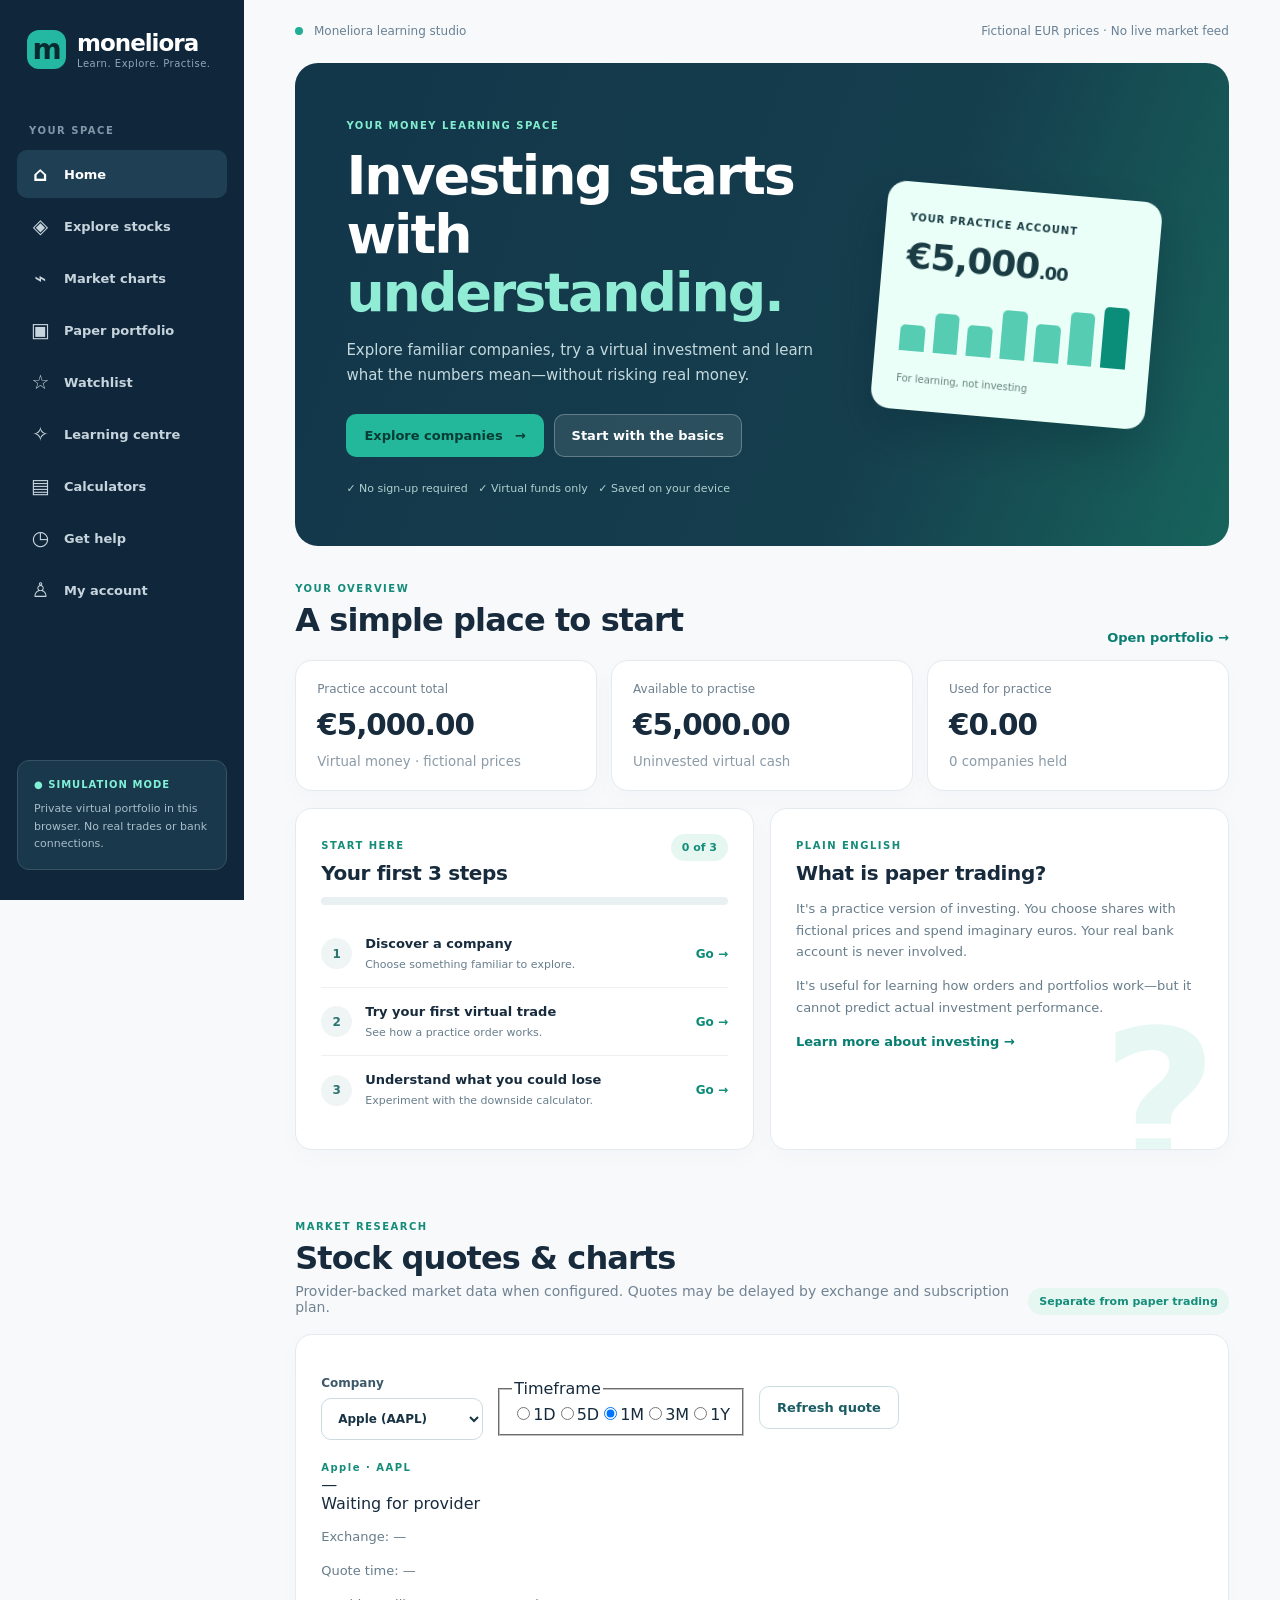
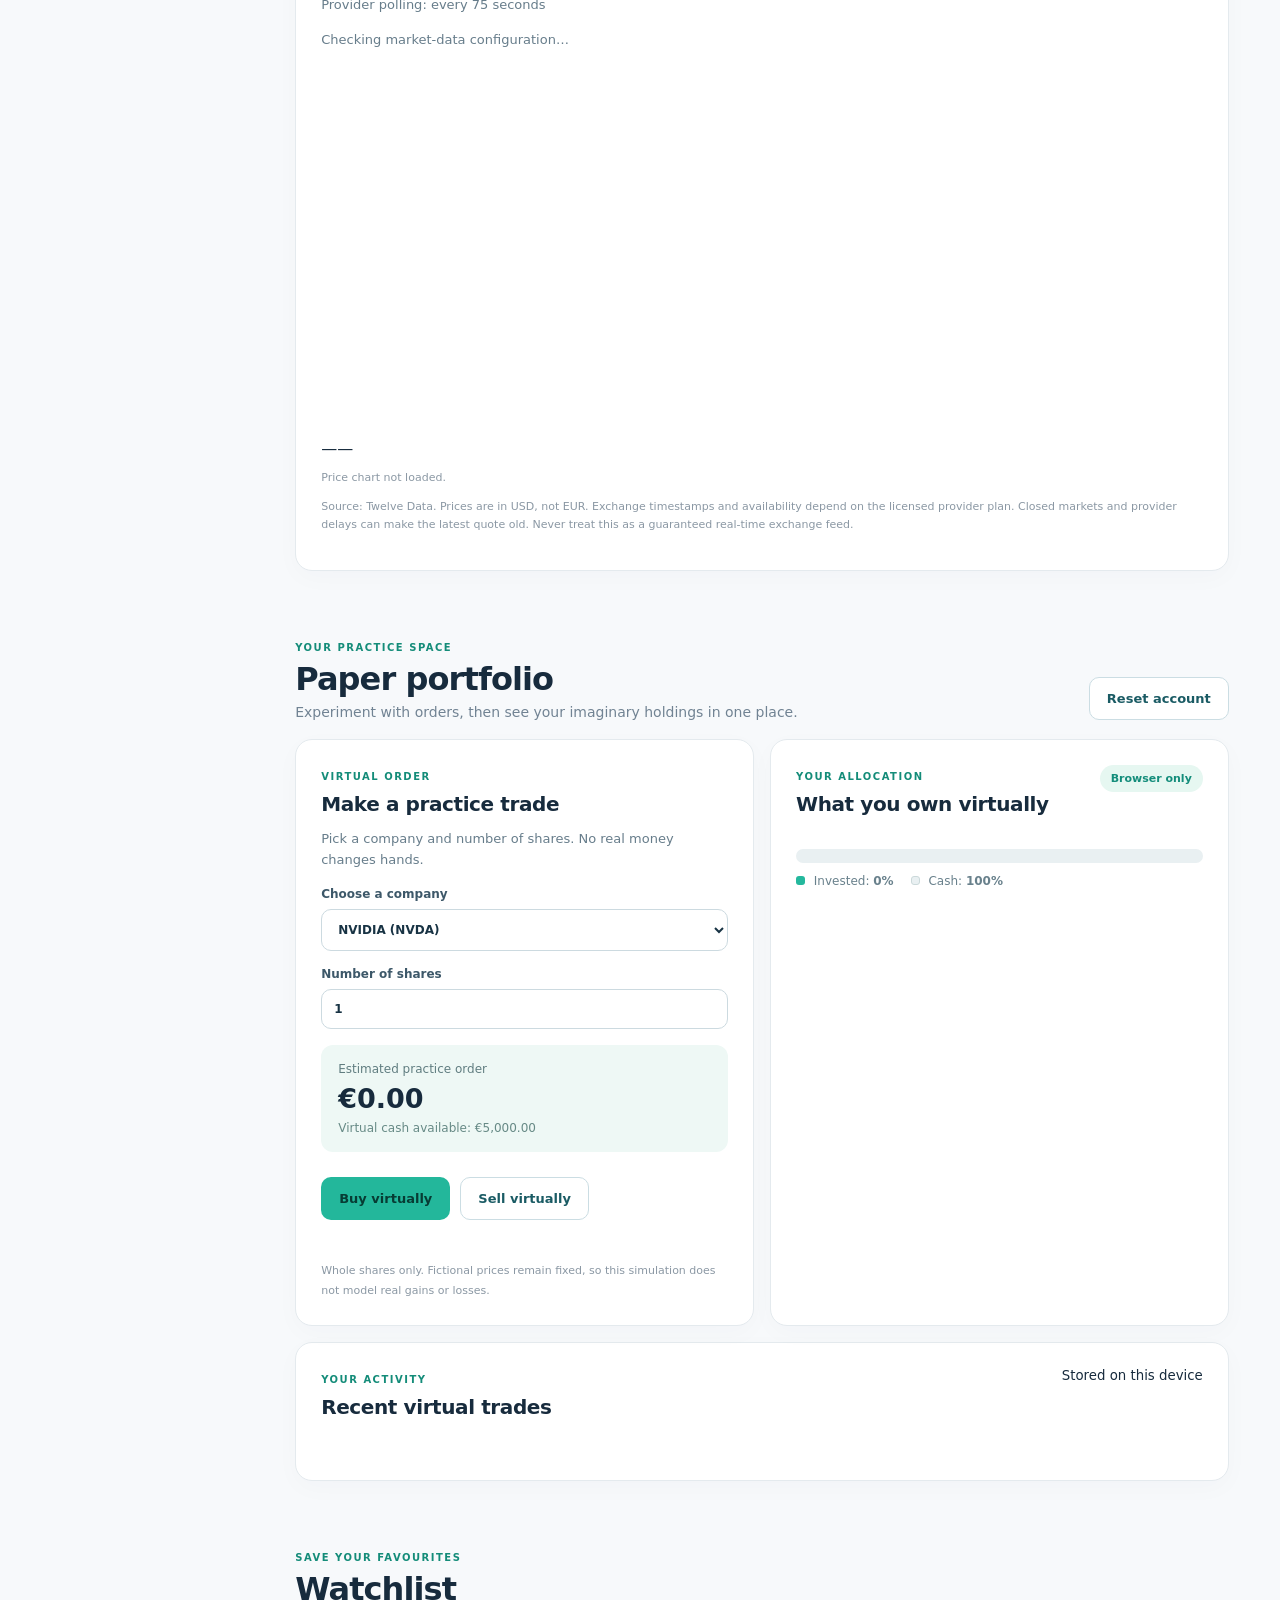
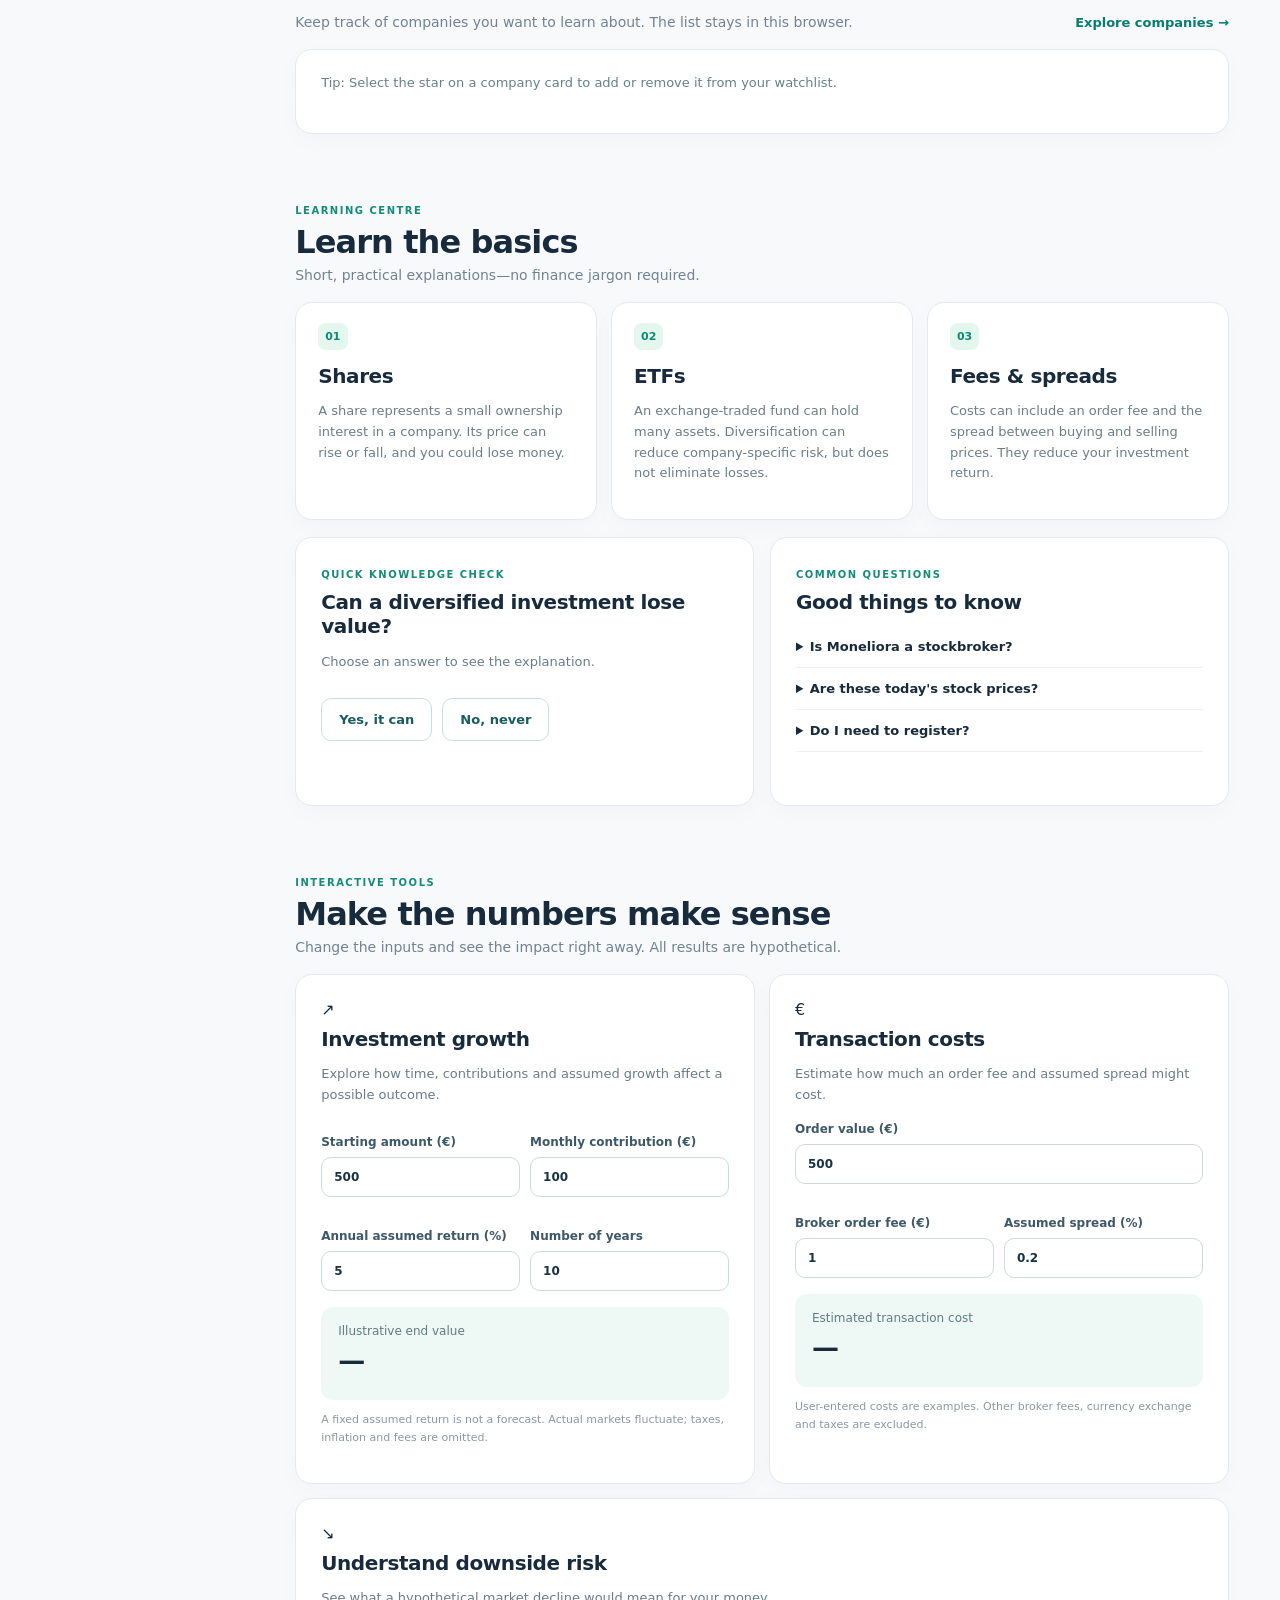
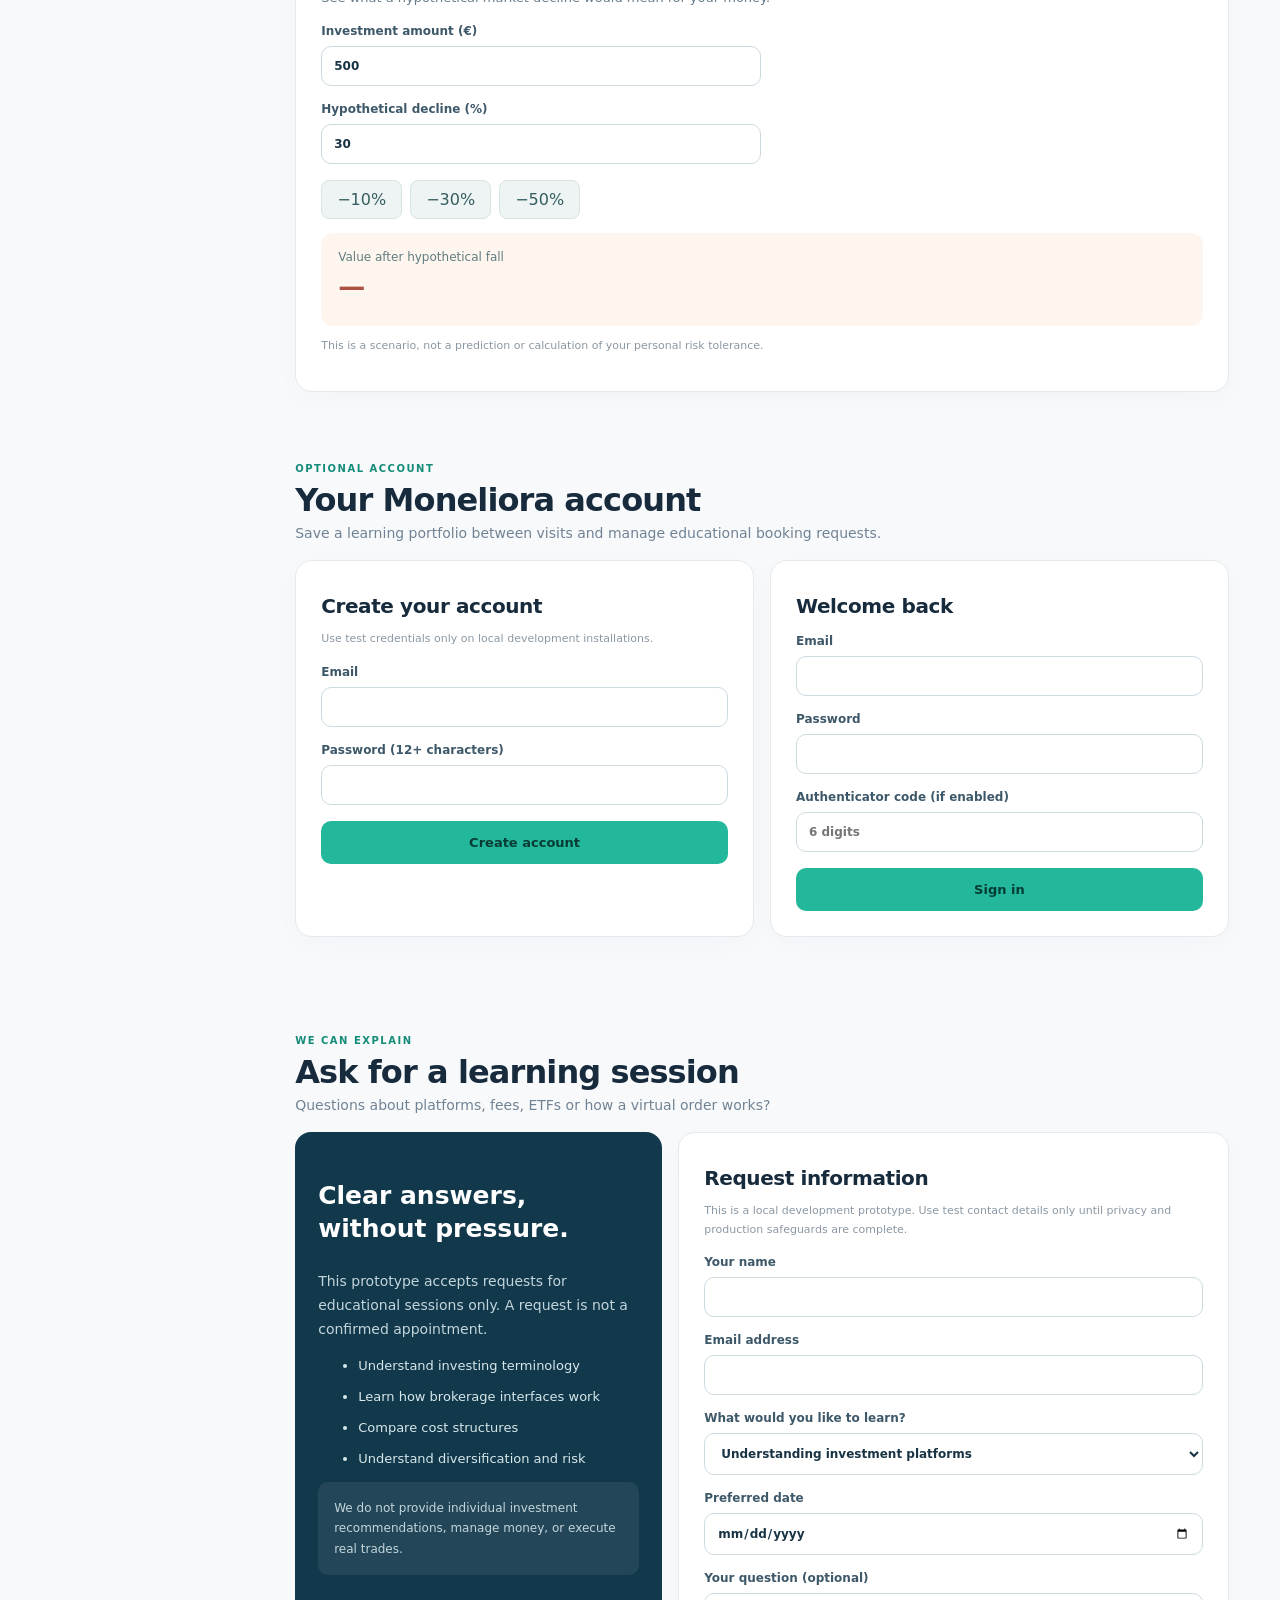
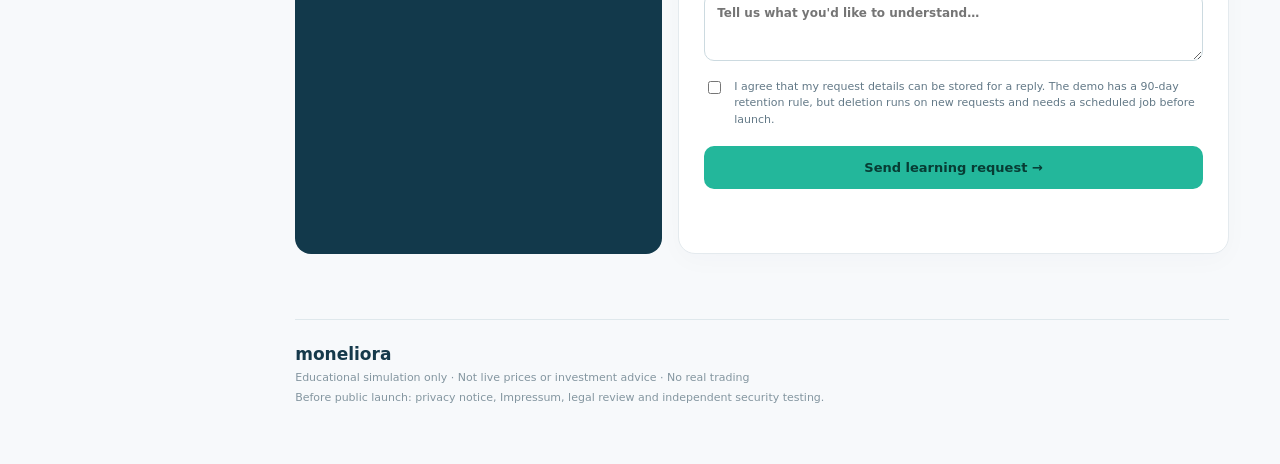
==== static/index.html @ 00319ba4 "feat(market): add responsive quote panel and accessible SVG chart" ====
<!doctype html>
<html lang="en">
<head>
  <meta charset="utf-8">
  <meta name="viewport" content="width=device-width,initial-scale=1">
  <meta name="theme-color" content="#10263a">
  <meta name="description" content="Moneliora: a friendly place to learn about markets, compare costs and practise investing with fictional prices and virtual funds.">
  <title>Moneliora — Learn investing with confidence</title>
  <link rel="stylesheet" href="/static/styles.css">
  <script src="/static/app.js" defer></script>
  <script src="/static/account.js" defer></script>
  <script src="/static/market.js" defer></script>
</head>
<body>
  <a class="skip-link" href="#main">Skip to main content</a>
  <div class="layout">
    <aside class="sidebar" aria-label="Main menu">
      <a class="brand" href="#home" aria-label="Moneliora home"><span class="logo">m</span><span>moneliora<small>Learn. Explore. Practise.</small></span></a>
      <p class="nav-caption">YOUR SPACE</p>
      <nav class="nav" aria-label="Primary">
        <a href="#home" data-nav="home" aria-current="page"><span aria-hidden="true">⌂</span> Home</a>
        <a href="#markets" data-nav="markets"><span aria-hidden="true">◈</span> Explore stocks</a>
        <a href="#live-market" data-nav="live-market"><span aria-hidden="true">⌁</span> Market charts</a>
        <a href="#portfolio" data-nav="portfolio"><span aria-hidden="true">▣</span> Paper portfolio</a>
        <a href="#watchlist" data-nav="watchlist"><span aria-hidden="true">☆</span> Watchlist</a>
        <a href="#learn" data-nav="learn"><span aria-hidden="true">✧</span> Learning centre</a>
        <a href="#tools" data-nav="tools"><span aria-hidden="true">▤</span> Calculators</a>
        <a href="#consult" data-nav="consult"><span aria-hidden="true">◷</span> Get help</a>
        <a href="#account" data-nav="account"><span aria-hidden="true">♙</span> My account</a>
      </nav>
      <div class="side-bottom">
        <div class="side-badge">● SIMULATION MODE</div>
        <p>Private virtual portfolio in this browser. No real trades or bank connections.</p>
      </div>
    </aside>

    <main id="main" class="content">
      <div class="topline"><span class="topline-left"><span class="status-dot"></span> Moneliora learning studio</span><span class="topline-right">Fictional EUR prices · No live market feed</span></div>

      <section id="home" aria-labelledby="homeTitle" class="page-section home-section">
        <div class="hero">
          <div class="hero-content">
            <span class="eyebrow hero-eyebrow">YOUR MONEY LEARNING SPACE</span>
            <h1 id="homeTitle">Investing starts with <em>understanding.</em></h1>
            <p>Explore familiar companies, try a virtual investment and learn what the numbers mean—without risking real money.</p>
            <div class="hero-actions"><a class="button button-primary" href="#markets">Explore companies <span aria-hidden="true">→</span></a><a class="button button-light" href="#learn">Start with the basics</a></div>
            <div class="hero-foot">✓ No sign-up required &nbsp; ✓ Virtual funds only &nbsp; ✓ Saved on your device</div>
          </div>
          <div class="hero-illustration" aria-hidden="true">
            <div class="mini-panel"><span>YOUR PRACTICE ACCOUNT</span><strong>€5,000<span class="mini-decimal">.00</span></strong><div class="mini-bars"><i></i><i></i><i></i><i></i><i></i><i></i><i></i></div><small>For learning, not investing</small></div>
          </div>
        </div>

        <div class="section-heading slim"><div><span class="eyebrow">YOUR OVERVIEW</span><h2>A simple place to start</h2></div><a href="#portfolio" class="text-link">Open portfolio →</a></div>
        <div class="stats">
          <article class="stat-card"><span class="stat-label">Practice account total</span><strong id="portfolioValue">€5,000.00</strong><small>Virtual money · fictional prices</small></article>
          <article class="stat-card"><span class="stat-label">Available to practise</span><strong id="cashValue">€5,000.00</strong><small>Uninvested virtual cash</small></article>
          <article class="stat-card"><span class="stat-label">Used for practice</span><strong id="investedValue">€0.00</strong><small id="holdingsCount">0 companies held</small></article>
        </div>
        <div class="split-panels">
          <article class="card progress-card">
            <div class="card-head"><div><span class="eyebrow">START HERE</span><h3>Your first 3 steps</h3></div><span class="counter" id="stepsCounter">0 of 3</span></div>
            <div class="progress-track" aria-hidden="true"><div id="stepsFill"></div></div>
            <ol class="steps">
              <li id="stepExplore"><span class="step-mark">1</span><div><b>Discover a company</b><p>Choose something familiar to explore.</p></div><a href="#markets" aria-label="Explore companies">Go →</a></li>
              <li id="stepTrade"><span class="step-mark">2</span><div><b>Try your first virtual trade</b><p>See how a practice order works.</p></div><a href="#portfolio" aria-label="Make a practice trade">Go →</a></li>
              <li id="stepRisk"><span class="step-mark">3</span><div><b>Understand what you could lose</b><p>Experiment with the downside calculator.</p></div><a href="#tools" aria-label="Open risk calculator">Go →</a></li>
            </ol>
          </article>
          <article class="card guide-card">
            <span class="eyebrow">PLAIN ENGLISH</span><h3>What is paper trading?</h3>
            <p>It's a practice version of investing. You choose shares with fictional prices and spend imaginary euros. Your real bank account is never involved.</p>
            <p>It's useful for learning how orders and portfolios work—but it cannot predict actual investment performance.</p>
            <a href="#learn" class="text-link">Learn more about investing →</a>
            <div class="guide-mark" aria-hidden="true">?</div>
          </article>
        </div>
      </section>

      <section id="markets" aria-labelledby="marketsTitle" class="page-section">
        <div class="section-heading"><div><span class="eyebrow">DISCOVER</span><h2 id="marketsTitle">Explore companies</h2><p>Search companies you recognise. Select one to practise a virtual trade.</p></div><span class="subtle-tag">Example prices only</span></div>
        <div class="filterbar">
          <label class="searchbox" for="stockSearch"><span aria-hidden="true">⌕</span><span class="sr-only">Search company name or symbol</span><input id="stockSearch" type="search" placeholder="Search a company, e.g. Apple or Xiaomi" autocomplete="off"></label>
          <label class="selectbox">Industry <select id="sectorFilter"><option value="all">All industries</option><option value="Technology">Technology</option><option value="Automotive">Automotive</option><option value="Aerospace">Aerospace</option></select></label>
          <label class="check-filter"><input id="watchOnly" type="checkbox"> Watchlisted only</label>
        </div>
        <p class="results-count" id="resultsCount" role="status">Companies available</p>
        <div class="market-grid" id="markets"></div>
        <div class="empty-state" id="marketEmpty" hidden><strong>No companies match that search.</strong><p>Try another company name or clear your filters.</p><button class="button button-outline" id="clearFilters">Clear filters</button></div>
        <p class="hint">All listed prices are intentionally fictional and fixed. They are not exchange quotes, investment recommendations, or historical performance.</p>
      </section>

      <section id="live-market" aria-labelledby="liveTitle" class="page-section">
        <div class="section-heading"><div><span class="eyebrow">MARKET RESEARCH</span><h2 id="liveTitle">Stock quotes & charts</h2>
          <p>Provider-backed market data when configured. Quotes may be delayed by exchange and subscription plan.</p></div>
          <span class="subtle-tag">Separate from paper trading</span></div>
        <div class="card live-market-panel">
          <div class="filterbar">
            <label class="field">Company<select id="liveSymbol"><option value="AAPL">Apple (AAPL)</option><option value="MSFT">Microsoft (MSFT)</option><option value="NVDA">NVIDIA (NVDA)</option><option value="TSLA">Tesla (TSLA)</option></select></label>
            <fieldset class="period-group" aria-label="Chart timeframe"><legend>Timeframe</legend>
              <label><input type="radio" name="liveRange" value="1D">1D</label><label><input type="radio" name="liveRange" value="5D">5D</label><label><input type="radio" name="liveRange" value="1M" checked>1M</label><label><input type="radio" name="liveRange" value="3M">3M</label><label><input type="radio" name="liveRange" value="1Y">1Y</label>
            </fieldset>
            <button id="refreshQuote" type="button" class="button button-outline">Refresh quote</button>
          </div>
          <div class="quote-summary"><div><span class="eyebrow" id="liveName">Apple · AAPL</span><div class="quote-value" id="livePrice">—</div><div id="liveChange" class="quote-change">Waiting for provider</div></div>
            <div class="quote-meta"><p id="liveExchange">Exchange: —</p><p id="liveTimestamp">Quote time: —</p><p id="liveRefreshInfo">Provider polling: every 75 seconds</p></div></div>
          <p id="liveStatus" class="live-status" role="status" aria-live="polite">Checking market-data configuration…</p>
          <div id="liveChartWrap" class="chart-shell">
            <svg id="liveChart" viewBox="0 0 760 320" role="img" aria-labelledby="chartTitle chartDesc" preserveAspectRatio="xMidYMid meet">
              <title id="chartTitle">Stock closing prices</title><desc id="chartDesc">Select a stock and timeframe to load historical closing prices.</desc>
              <g id="chartGrid"></g><path id="chartArea" fill="#d8f3ec"></path><path id="chartLine" fill="none" stroke="#0c9277" stroke-width="3" stroke-linejoin="round" stroke-linecap="round"></path>
              <g id="chartLabels"></g>
            </svg><div class="chart-footer"><span id="chartStart">—</span><span id="chartEnd">—</span></div>
          </div>
          <p id="chartStatus" class="hint" role="status">Price chart not loaded.</p>
          <p class="hint">Source: Twelve Data. Prices are in USD, not EUR. Exchange timestamps and availability depend on the licensed provider plan. Closed markets and provider delays can make the latest quote old. Never treat this as a guaranteed real-time exchange feed.</p>
        </div>
      </section>
      <section id="portfolio" aria-labelledby="portfolioTitle" class="page-section">
        <div class="section-heading"><div><span class="eyebrow">YOUR PRACTICE SPACE</span><h2 id="portfolioTitle">Paper portfolio</h2><p>Experiment with orders, then see your imaginary holdings in one place.</p></div><button class="button button-outline" id="resetPortfolio">Reset account</button></div>
        <div class="two-col portfolio-grid">
          <article class="card">
            <span class="eyebrow">VIRTUAL ORDER</span><h3>Make a practice trade</h3>
            <p class="form-intro">Pick a company and number of shares. No real money changes hands.</p>
            <label class="field">Choose a company<select id="tradeSymbol"></select></label>
            <label class="field">Number of shares<input id="tradeQty" type="number" min="1" max="100000" step="1" inputmode="numeric" value="1"></label>
            <div class="order-preview" aria-live="polite"><span>Estimated practice order</span><strong id="tradeEstimate">€0.00</strong><small id="tradeAvailable">Virtual cash available: €5,000.00</small></div>
            <div class="button-row"><button id="buy" class="button button-primary">Buy virtually</button><button id="sell" class="button button-outline">Sell virtually</button></div>
            <p id="tradeNotice" class="form-feedback" role="status"></p>
            <small class="hint">Whole shares only. Fictional prices remain fixed, so this simulation does not model real gains or losses.</small>
          </article>
          <article class="card">
            <div class="card-head"><div><span class="eyebrow">YOUR ALLOCATION</span><h3>What you own virtually</h3></div><span class="subtle-tag">Browser only</span></div>
            <div class="allocation-track" id="allocationTrack" role="img" aria-label="Portfolio allocation"><span id="allocationFilled"></span></div>
            <div class="allocation-key"><span><i class="key-invested"></i> Invested: <b id="allocationInvested">0%</b></span><span><i class="key-cash"></i> Cash: <b id="allocationCash">100%</b></span></div>
            <div id="holdings" class="holdings"></div>
          </article>
        </div>
        <article class="card history-card"><div class="card-head"><div><span class="eyebrow">YOUR ACTIVITY</span><h3>Recent virtual trades</h3></div><small>Stored on this device</small></div><div id="tradeHistory" class="activity-list"></div></article>
      </section>

      <section id="watchlist" aria-labelledby="watchlistTitle" class="page-section">
        <div class="section-heading"><div><span class="eyebrow">SAVE YOUR FAVOURITES</span><h2 id="watchlistTitle">Watchlist</h2><p>Keep track of companies you want to learn about. The list stays in this browser.</p></div><a href="#markets" class="text-link">Explore companies →</a></div>
        <div class="card"><div class="watch-intro">Tip: Select the star on a company card to add or remove it from your watchlist.</div><div id="watchItems" class="watch-grid"></div></div>
      </section>

      <section id="learn" aria-labelledby="learnTitle" class="page-section">
        <div class="section-heading"><div><span class="eyebrow">LEARNING CENTRE</span><h2 id="learnTitle">Learn the basics</h2><p>Short, practical explanations—no finance jargon required.</p></div></div>
        <div class="learning-grid">
          <article class="lesson"><span class="lesson-number">01</span><h3>Shares</h3><p>A share represents a small ownership interest in a company. Its price can rise or fall, and you could lose money.</p></article>
          <article class="lesson"><span class="lesson-number">02</span><h3>ETFs</h3><p>An exchange-traded fund can hold many assets. Diversification can reduce company-specific risk, but does not eliminate losses.</p></article>
          <article class="lesson"><span class="lesson-number">03</span><h3>Fees & spreads</h3><p>Costs can include an order fee and the spread between buying and selling prices. They reduce your investment return.</p></article>
        </div>
        <div class="two-col">
          <article class="card"><span class="eyebrow">QUICK KNOWLEDGE CHECK</span><h3>Can a diversified investment lose value?</h3><p>Choose an answer to see the explanation.</p>
            <div class="button-row"><button id="quizYes" class="button button-outline" type="button">Yes, it can</button><button id="quizNo" class="button button-outline" type="button">No, never</button></div>
            <p id="quizFeedback" role="status" class="form-feedback"></p>
          </article>
          <article class="card"><span class="eyebrow">COMMON QUESTIONS</span><h3>Good things to know</h3>
            <details><summary>Is Moneliora a stockbroker?</summary><p>No. This learning app cannot place orders or hold real investments.</p></details>
            <details><summary>Are these today's stock prices?</summary><p>No. The displayed figures are fixed fictional examples for educational calculations.</p></details>
            <details><summary>Do I need to register?</summary><p>No. Your practice holdings and watchlist are kept in your browser, not a user account. Clearing site data may erase them.</p></details>
          </article>
        </div>
      </section>

      <section id="tools" aria-labelledby="toolsTitle" class="page-section">
        <div class="section-heading"><div><span class="eyebrow">INTERACTIVE TOOLS</span><h2 id="toolsTitle">Make the numbers make sense</h2><p>Change the inputs and see the impact right away. All results are hypothetical.</p></div></div>
        <div class="tools-grid">
          <article class="card"><span class="tool-icon" aria-hidden="true">↗</span><h3>Investment growth</h3><p class="form-intro">Explore how time, contributions and assumed growth affect a possible outcome.</p>
            <div class="field-pair"><label class="field">Starting amount (€)<input id="initial" type="number" min="0" max="10000000" value="500"></label><label class="field">Monthly contribution (€)<input id="monthly" type="number" min="0" max="100000" value="100"></label></div>
            <div class="field-pair"><label class="field">Annual assumed return (%)<input id="returnRate" type="number" min="-99" max="50" step="0.5" value="5"></label><label class="field">Number of years<input id="years" type="number" min="1" max="60" step="1" value="10"></label></div>
            <div class="calculation"><span>Illustrative end value</span><strong id="growthResult">—</strong><small id="growthDetail"></small></div>
            <p class="hint">A fixed assumed return is not a forecast. Actual markets fluctuate; taxes, inflation and fees are omitted.</p>
          </article>
          <article class="card"><span class="tool-icon" aria-hidden="true">€</span><h3>Transaction costs</h3><p class="form-intro">Estimate how much an order fee and assumed spread might cost.</p>
            <label class="field">Order value (€)<input id="orderValue" type="number" min="1" max="100000000" value="500"></label>
            <div class="field-pair"><label class="field">Broker order fee (€)<input id="orderFee" type="number" min="0" max="1000000" step="0.01" value="1"></label><label class="field">Assumed spread (%)<input id="spread" type="number" min="0" max="100" step="0.01" value="0.2"></label></div>
            <div class="calculation"><span>Estimated transaction cost</span><strong id="feeResult">—</strong><small id="feeDetail"></small></div>
            <p class="hint">User-entered costs are examples. Other broker fees, currency exchange and taxes are excluded.</p>
          </article>
          <article class="card risk-card"><span class="tool-icon" aria-hidden="true">↘</span><h3>Understand downside risk</h3><p class="form-intro">See what a hypothetical market decline would mean for your money.</p>
            <label class="field">Investment amount (€)<input id="riskAmount" type="number" min="0" max="10000000" value="500"></label>
            <label class="field">Hypothetical decline (%)<input id="riskDrop" type="number" min="0" max="100" value="30"></label>
            <div class="risk-preset" aria-label="Example declines"><button class="preset" data-drop="10">−10%</button><button class="preset" data-drop="30">−30%</button><button class="preset" data-drop="50">−50%</button></div>
            <div class="calculation danger"><span>Value after hypothetical fall</span><strong id="riskValue">—</strong><small id="riskLoss"></small></div>
            <p class="hint">This is a scenario, not a prediction or calculation of your personal risk tolerance.</p>
          </article>
        </div>
      </section>

      <section id="account" aria-labelledby="accountTitle" class="page-section">
        <div class="section-heading"><div><span class="eyebrow">OPTIONAL ACCOUNT</span><h2 id="accountTitle">Your Moneliora account</h2><p>Save a learning portfolio between visits and manage educational booking requests.</p></div></div>
        <div id="accountLoggedOut" class="two-col">
          <form id="registerForm" class="card"><h3>Create your account</h3><p class="hint">Use test credentials only on local development installations.</p>
            <label class="field">Email<input name="email" type="email" autocomplete="email" maxlength="254" required></label>
            <label class="field">Password (12+ characters)<input name="password" type="password" autocomplete="new-password" minlength="12" maxlength="128" required></label>
            <button type="submit" class="button button-primary full">Create account</button></form>
          <form id="loginForm" class="card"><h3>Welcome back</h3>
            <label class="field">Email<input name="email" type="email" autocomplete="username" required></label>
            <label class="field">Password<input name="password" type="password" autocomplete="current-password" required></label>
            <label class="field">Authenticator code (if enabled)<input name="otp" inputmode="numeric" pattern="[0-9]{6}" maxlength="6" placeholder="6 digits"></label>
            <button type="submit" class="button button-primary full">Sign in</button></form>
        </div>
        <div id="accountLoggedIn" class="card" hidden>
          <div class="card-head"><div><h3>Signed in as <span id="accountEmail"></span></h3><p id="accountPlan" class="hint"></p></div><button id="logoutButton" class="button button-outline">Sign out</button></div>
          <div class="button-row"><button id="saveState" class="button button-primary">Save practice portfolio</button><button id="loadState" class="button button-outline">Load saved portfolio</button></div>
          <p class="hint">Cloud saves are snapshots of fictional practice data. Portfolio updates are not automatically synchronized.</p>
          <div class="two-col">
            <div><h3>Two-factor authentication</h3><div id="mfaSetup" class="button-row"><button id="enableMFA" class="button button-outline">Set up authenticator</button></div>
              <p id="mfaSecret" class="hint"></p><label class="field">Authenticator code<input id="mfaCode" inputmode="numeric" maxlength="6" placeholder="6 digits"></label><button id="confirmMFA" class="button button-outline">Confirm setup</button>
              <p class="hint">Keep your authenticator secret private. Account recovery is not implemented; do not rely on this demo for important data.</p>
            </div>
            <div><h3>Educational bookings</h3>
              <form id="bookingForm"><label class="field">Topic<select name="topic"><option>Understanding investment platforms</option><option>Understanding ETFs and stocks</option><option>Broker fees and charges</option><option>Paper trading introduction</option></select></label>
                <label class="field">Date<input id="bookingDate" name="preferred_date" type="date" required></label><label class="field">Preferred time (Berlin)<input name="preferred_time" type="time" min="08:00" max="20:59" required></label>
                <label class="field">Question<input name="question" maxlength="500"></label><button class="button button-primary" type="submit">Request a session</button></form><div id="myBookings"></div>
            </div>
          </div>
          <div class="button-row"><button id="premiumCheckout" class="button button-outline">See subscription checkout</button><span id="billingState" class="hint"></span></div>
          <div id="adminPanel" hidden><h3>Booking administration</h3><div id="adminBookings"></div></div>
        </div>
        <p id="accountFeedback" role="status" class="form-feedback"></p>
      </section>
      <section id="consult" aria-labelledby="consultTitle" class="page-section">
        <div class="section-heading"><div><span class="eyebrow">WE CAN EXPLAIN</span><h2 id="consultTitle">Ask for a learning session</h2><p>Questions about platforms, fees, ETFs or how a virtual order works?</p></div></div>
        <div class="two-col consult-grid">
          <div class="consult-info"><h3>Clear answers, without pressure.</h3><p>This prototype accepts requests for educational sessions only. A request is not a confirmed appointment.</p>
            <ul><li>Understand investing terminology</li><li>Learn how brokerage interfaces work</li><li>Compare cost structures</li><li>Understand diversification and risk</li></ul>
            <p class="consult-warning">We do not provide individual investment recommendations, manage money, or execute real trades.</p>
          </div>
          <form class="card" id="consultForm">
            <h3>Request information</h3>
            <p class="hint">This is a local development prototype. Use test contact details only until privacy and production safeguards are complete.</p>
            <label class="field">Your name<input name="name" required minlength="2" maxlength="80" autocomplete="name"></label>
            <label class="field">Email address<input name="email" type="email" maxlength="254" required autocomplete="email"></label>
            <label class="field">What would you like to learn?<select name="topic" required><option value="Understanding investment platforms">Understanding investment platforms</option><option value="Understanding ETFs and stocks">Understanding ETFs and stocks</option><option value="Broker fees and charges">Broker fees and charges</option><option value="Paper trading introduction">Paper trading introduction</option></select></label>
            <label class="field">Preferred date<input name="preferred_date" id="preferredDate" type="date" required></label>
            <label class="field">Your question (optional)<textarea name="message" maxlength="1200" rows="3" placeholder="Tell us what you'd like to understand…"></textarea></label>
            <label class="consent"><input name="privacy_accepted" type="checkbox" required><span>I agree that my request details can be stored for a reply. The demo has a 90-day retention rule, but deletion runs on new requests and needs a scheduled job before launch.</span></label>
            <button class="button button-primary full" type="submit" id="consultSubmit">Send learning request →</button><p class="form-feedback" id="consultStatus" role="status"></p>
          </form>
        </div>
      </section>
      <footer><strong>moneliora</strong><span>Educational simulation only · Not live prices or investment advice · No real trading</span><span>Before public launch: privacy notice, Impressum, legal review and independent security testing.</span></footer>
    </main>
  </div>
  <div class="toast" id="toast" role="status" aria-live="polite" hidden></div>
  <dialog id="resetDialog" aria-labelledby="resetTitle">
    <form method="dialog" class="dialog-body">
      <div class="dialog-icon" aria-hidden="true">!</div><h2 id="resetTitle">Reset your practice account?</h2>
      <p>This clears your virtual holdings and trade history, then restores €5,000 in virtual cash. Your watchlist will stay.</p>
      <div class="button-row"><button class="button button-outline" value="cancel">Keep my portfolio</button><button class="button button-danger" id="confirmReset" value="confirm">Yes, reset it</button></div>
    </form>
  </dialog>
</body>
</html>
---- static/styles.css ----
:root{font-family:Inter,ui-sans-serif,system-ui,-apple-system,Segoe UI,sans-serif;color:#172b3d;background:#f7f9fb;font-synthesis:none}*{box-sizing:border-box}html{scroll-behavior:smooth}body{margin:0}button,input,select,textarea{font:inherit}button,a{touch-action:manipulation}button{cursor:pointer}a{color:inherit}.sr-only{position:absolute;width:1px;height:1px;overflow:hidden;clip:rect(0,0,0,0);white-space:nowrap}.skip-link{position:absolute;left:10px;top:-60px;background:white;padding:12px;z-index:100}.skip-link:focus{top:10px}.layout{display:grid;grid-template-columns:244px minmax(0,1fr);min-height:100vh}.sidebar{position:sticky;top:0;height:100vh;background:#10263a;padding:30px 17px;display:flex;flex-direction:column;color:#c6d4dd}.brand{text-decoration:none;display:flex;gap:11px;align-items:center;color:white;font-size:23px;font-weight:800;letter-spacing:-1px;padding:0 10px}.brand small{display:block;color:#8fa8b8;font-size:10px;font-weight:500;letter-spacing:.5px;margin-top:2px}.logo{background:#24b7a2;color:#082b32;width:39px;height:39px;display:grid;place-items:center;border-radius:12px;font-size:28px}.nav-caption{margin:56px 12px 14px;color:#8297a8;letter-spacing:1.5px;font-size:10px;font-weight:750}.nav{display:grid;gap:4px}.nav a{padding:12px;border-radius:10px;text-decoration:none;font-size:13px;font-weight:600;display:flex;align-items:center;gap:12px}.nav a span{font-size:20px;width:23px;text-align:center}.nav a:hover,.nav a:focus-visible,.nav a[aria-current=page]{background:#1f4054;color:white}.side-bottom{margin-top:auto;border:1px solid #375263;background:#19384b;padding:16px;border-radius:12px;font-size:11px;line-height:1.6}.side-bottom p{color:#a8bdcb;margin:7px 0 0}.side-badge{color:#80f0d7;font-weight:800;letter-spacing:1px;font-size:10px}.content{padding:24px clamp(20px,4vw,74px);max-width:1600px;min-width:0}.topline{display:flex;justify-content:space-between;gap:12px;font-size:12px;color:#698194;margin-bottom:25px}.status-dot{display:inline-block;width:8px;height:8px;background:#20ae94;border-radius:50%;margin-right:7px}.page-section{margin:0 0 65px;scroll-margin-top:25px}.eyebrow{color:#148c79;letter-spacing:1.5px;font-size:10px;font-weight:800}.hero{background:linear-gradient(110deg,#12364a,#153e4d 63%,#17645c);color:white;border-radius:23px;padding:clamp(26px,4vw,52px);display:grid;grid-template-columns:minmax(0,1.5fr) minmax(170px,1fr);gap:26px;overflow:hidden}.hero-eyebrow{color:#82edce}.hero h1{font-size:clamp(34px,4.2vw,60px);line-height:1.09;letter-spacing:-2px;max-width:650px;margin:14px 0}.hero h1 em{font-style:normal;color:#90ecd5}.hero p{color:#c4d9de;max-width:550px;font-size:15px;line-height:1.7}.hero-actions,.button-row{display:flex;flex-wrap:wrap;gap:10px;margin-top:25px}.button{border-radius:10px;border:1px solid transparent;padding:12px 17px;min-height:43px;text-decoration:none;display:inline-flex;align-items:center;justify-content:center;gap:12px;font-size:13px;font-weight:750}.button-primary{background:#23b79b;color:#073c34}.button-primary:hover{background:#40ddbb}.button-light{background:#ffffff19;border-color:#ffffff45;color:white}.button-outline{background:white;color:#1a5b64;border-color:#cbdde3}.button-outline:hover{background:#edf7f5}.button-danger{background:#bc4040;color:white}.full{width:100%}.hero-foot{color:#b0d0ce;font-size:11px;margin-top:25px}.hero-illustration{display:grid;place-items:center}.mini-panel{width:min(100%,275px);background:#e9fff7;color:#1b3c45;border-radius:19px;padding:24px;transform:rotate(5deg);box-shadow:0 20px 50px #001b2a45}.mini-panel>span{font-size:10px;font-weight:800;letter-spacing:1px}.mini-panel strong{display:block;font-size:36px;letter-spacing:-1px;margin:10px 0}.mini-decimal{font-size:18px}.mini-bars{height:65px;display:flex;align-items:end;gap:9px;margin-bottom:16px}.mini-bars i{flex:1;background:#56ccb2;border-radius:5px 5px 0 0;height:40%}.mini-bars i:nth-child(2){height:62%}.mini-bars i:nth-child(3){height:48%}.mini-bars i:nth-child(4){height:75%}.mini-bars i:nth-child(5){height:58%}.mini-bars i:nth-child(6){height:82%}.mini-bars i:nth-child(7){height:94%;background:#0b8e79}.mini-panel small{font-size:10px;color:#67817d}.section-heading{display:flex;align-items:end;justify-content:space-between;gap:16px;margin-bottom:19px}.section-heading h2{margin:5px 0 6px;font-size:clamp(24px,2.5vw,32px);letter-spacing:-.9px}.section-heading p{color:#718393;font-size:14px;margin:0}.section-heading.slim{margin:31px 0 15px}.text-link{color:#087d71;font-size:13px;font-weight:750;text-decoration:none}.stats{display:grid;grid-template-columns:repeat(3,minmax(0,1fr));gap:14px}.stat-card,.card,.market-card,.lesson{border:1px solid #e4eaee;background:white;border-radius:17px;box-shadow:0 7px 26px #0d304306}.stat-card{padding:21px;display:grid;gap:12px}.stat-label{font-size:12px;color:#6f8190}.stat-card strong{font-size:clamp(22px,2.3vw,31px);letter-spacing:-1px}.stat-card small{color:#8b9ba7}.split-panels,.two-col{display:grid;grid-template-columns:1fr 1fr;gap:16px}.split-panels{margin-top:17px}.card{padding:25px;min-width:0}.card-head{display:flex;justify-content:space-between;gap:12px;align-items:start}.card h3,.lesson h3{font-size:20px;margin:8px 0 12px;letter-spacing:-.4px}.card p{line-height:1.65;font-size:13px;color:#677d8b}.counter,.subtle-tag{color:#148d7b;background:#e6f7f1;border-radius:30px;padding:7px 11px;font-size:11px;font-weight:800;white-space:nowrap}.progress-track,.allocation-track{height:8px;background:#e9f0f2;border-radius:20px;overflow:hidden}.progress-track>div,.allocation-track>span{display:block;height:100%;background:#24b89d;width:0%;transition:width .2s}.steps{list-style:none;padding:0;margin:15px 0 0}.steps li{display:flex;gap:13px;align-items:center;padding:13px 0;border-bottom:1px solid #edf1f2}.steps li:last-child{border:0}.steps p{margin:4px 0 0;font-size:11px}.steps b{font-size:13px}.steps a{margin-left:auto;text-decoration:none;font-size:12px;font-weight:800;color:#0b8c77}.step-mark{display:grid;place-items:center;background:#eff5f4;color:#2c746e;width:31px;height:31px;flex:0 0 31px;border-radius:50%;font-size:12px;font-weight:800}.step-complete .step-mark{background:#20a889;color:white}.guide-card{position:relative;overflow:hidden}.guide-mark{position:absolute;bottom:-55px;right:10px;font-size:200px;line-height:1;color:#e7f7f3;pointer-events:none;font-weight:800}.guide-card>*:not(.guide-mark){position:relative;z-index:1}.filterbar{display:flex;gap:13px;flex-wrap:wrap;align-items:center}.searchbox{border:1px solid #d4e0e6;background:#fff;border-radius:11px;display:flex;align-items:center;gap:9px;padding:0 12px;flex:1;min-width:220px}.searchbox input{border:none;min-width:0;outline:0;width:100%;padding:14px 2px;background:transparent}.searchbox span{font-size:25px;color:#669192}.selectbox,.check-filter{font-size:12px;color:#486072;display:flex;align-items:center;gap:10px}.selectbox select{padding:12px;border:1px solid #d4e0e6;border-radius:10px;background:white}.check-filter input{accent-color:#148c77}.results-count{font-size:12px;color:#708390}.market-grid{display:grid;grid-template-columns:repeat(3,minmax(0,1fr));gap:14px}.market-card{padding:20px;display:grid;gap:9px}.market-top{display:flex;justify-content:space-between;gap:8px;align-items:center}.symbol{font-size:11px;letter-spacing:1px;color:#708696;font-weight:800}.star{border:1px solid #e0e8e9;background:white;color:#7b929a;border-radius:9px;width:36px;height:36px;font-size:23px}.star[aria-pressed=true]{color:#c17b00;background:#fff4db}.market-card h3{margin:0;font-size:18px}.market-price{font-size:23px;font-weight:800}.fake-label{font-size:11px;color:#7f8f9d}.market-bottom{display:flex;justify-content:space-between;align-items:center;gap:8px;border-top:1px solid #eef2f3;padding-top:13px;margin-top:7px}.sector{font-size:11px;color:#667e89}.market-bottom .button{padding:8px 11px;min-height:36px}.empty-state{text-align:center;padding:28px;border:1px dashed #c5d5d9;border-radius:15px}.hint{font-size:11px!important;color:#8b98a4!important;line-height:1.6}.field{display:grid;gap:8px;font-size:12px;font-weight:700;color:#3d5869;margin:16px 0}.field input,.field select,.field textarea{border:1px solid #ccdae0;background:#fff;border-radius:10px;padding:12px;color:#183344;width:100%;min-width:0}.field input:focus-visible,.field select:focus-visible,.field textarea:focus-visible,button:focus-visible,a:focus-visible,summary:focus-visible{outline:3px solid #82d8c3;outline-offset:3px}.form-intro{margin-top:0}.order-preview,.calculation{background:#eef8f5;border-radius:12px;padding:17px;display:grid;gap:7px}.order-preview span,.calculation span{font-size:12px;color:#607d80}.order-preview strong,.calculation strong{font-size:27px}.order-preview small,.calculation small{font-size:12px;color:#678a86}.form-feedback{min-height:15px;color:#087e6d!important;font-size:12px!important;font-weight:650}.allocation-track{height:14px;margin:21px 0 11px}.allocation-key{display:flex;flex-wrap:wrap;gap:17px;font-size:12px;color:#69818c}.allocation-key i{display:inline-block;width:9px;height:9px;border-radius:3px;margin-right:5px}.key-invested{background:#24b89d}.key-cash{background:#e9f0f2;border:1px solid #cbd9da}.holdings,.activity-list{margin-top:24px}.holding,.activity-row{display:flex;justify-content:space-between;align-items:center;gap:10px;padding:12px 0;border-bottom:1px solid #edf1f2}.holding small,.activity-row small{display:block;color:#8193a1;font-size:11px;margin-top:3px}.holding strong,.activity-row strong{font-size:13px}.history-card{margin-top:16px}.watch-grid{display:grid;grid-template-columns:repeat(2,minmax(0,1fr));gap:12px;margin-top:18px}.watch-item{border:1px solid #e5eced;border-radius:11px;padding:15px;display:flex;justify-content:space-between;align-items:center;gap:10px}.watch-item b{display:block}.watch-item small{color:#78909a;font-size:11px}.watch-intro{color:#66818a;font-size:13px}.learning-grid,.tools-grid{display:grid;grid-template-columns:repeat(3,minmax(0,1fr));gap:14px;margin-bottom:17px}.lesson{padding:22px}.lesson-number{background:#e3f7ef;color:#0d8b70;border-radius:8px;padding:7px;font-weight:800;font-size:11px}.lesson h3{margin:20px 0 7px}.lesson p{font-size:13px;line-height:1.6;color:#6a7e88}.tools-grid{grid-template-columns:repeat(2,minmax(0,1fr))}.field-pair{display:grid;grid-template-columns:1fr 1fr;gap:10px}.risk-card{grid-column:1/-1}.risk-card .field{max-width:440px}.risk-preset{display:flex;gap:8px;margin:14px 0}.preset{background:#eef3f3;border:1px solid #d6e5e3;color:#345d60;border-radius:8px;padding:9px 15px}.calculation.danger{background:#fff5ef}.calculation.danger strong{color:#ac5144}details{padding:13px 0;border-bottom:1px solid #edf1f2}summary{cursor:pointer;font-weight:700;font-size:13px}.consult-grid{grid-template-columns:.8fr 1.2fr}.consult-info{padding:23px;background:#12394b;color:white;border-radius:16px}.consult-info h3{font-size:25px;line-height:1.3}.consult-info p{color:#c3d5dc;font-size:14px;line-height:1.7}.consult-info li{margin:16px 0;color:#d6e7eb;font-size:13px}.consult-info .consult-warning{background:#ffffff12;padding:16px;border-radius:10px;font-size:12px}.consent{display:flex;align-items:start;gap:10px;margin:18px 0;font-size:11px;color:#637987;line-height:1.5}.consent input{margin-top:2px;accent-color:#178b78}.toast{position:fixed;right:22px;bottom:22px;max-width:360px;background:#153c44;color:white;padding:15px 19px;border-radius:13px;box-shadow:0 12px 40px #112a4240;z-index:10;font-size:13px}.toast[hidden],[hidden]{display:none!important}dialog{border:none;border-radius:20px;box-shadow:0 30px 100px #122a414f;max-width:440px;padding:0;margin:auto}dialog::backdrop{background:#081d2c9c}.dialog-body{padding:26px}.dialog-body p{line-height:1.6;color:#657b8b}.dialog-icon{display:grid;place-items:center;background:#ffe6df;color:#b74d36;font-weight:900;width:40px;height:40px;border-radius:50%}footer{display:grid;gap:7px;border-top:1px solid #dfe8ec;padding:24px 0 36px;font-size:11px;color:#8496a0}footer strong{font-size:17px;color:#15394b}@media(max-width:1100px){.layout{grid-template-columns:205px minmax(0,1fr)}.market-grid{grid-template-columns:repeat(2,minmax(0,1fr))}.hero-illustration{display:none}.hero{grid-template-columns:1fr}.learning-grid{grid-template-columns:repeat(2,minmax(0,1fr))}}@media(max-width:760px){.layout{display:block}.sidebar{position:static;height:auto;padding:13px}.brand{font-size:20px;margin-bottom:12px}.sidebar .nav-caption,.side-bottom{display:none}.nav{display:flex;overflow-x:auto;gap:5px;padding-bottom:3px;scrollbar-width:thin}.nav a{white-space:nowrap;font-size:12px;padding:10px}.nav a span{font-size:15px;width:auto}.content{padding:17px}.topline-right{display:none}.hero{padding:27px}.hero h1{letter-spacing:-1px}.stats,.split-panels,.two-col,.learning-grid,.tools-grid{grid-template-columns:1fr}.risk-card{grid-column:auto}.market-grid{grid-template-columns:repeat(2,minmax(0,1fr))}.stat-card{padding:18px}.section-heading{align-items:start}.section-heading .subtle-tag{display:none}.watch-grid{grid-template-columns:1fr}.page-section{margin-bottom:46px}}@media(max-width:480px){.market-grid{grid-template-columns:1fr}.hero-actions .button{width:100%}.field-pair{grid-template-columns:1fr}.card{padding:19px}.topline{margin-bottom:15px}.stats{gap:9px}.hero-foot{line-height:1.8}.button-row .button{flex:1}.section-heading{display:block}.text-link{display:inline-block;margin-top:9px}}@media(prefers-reduced-motion:reduce){html{scroll-behavior:auto}*,*::before,*::after{transition:none!important;animation:none!important}}
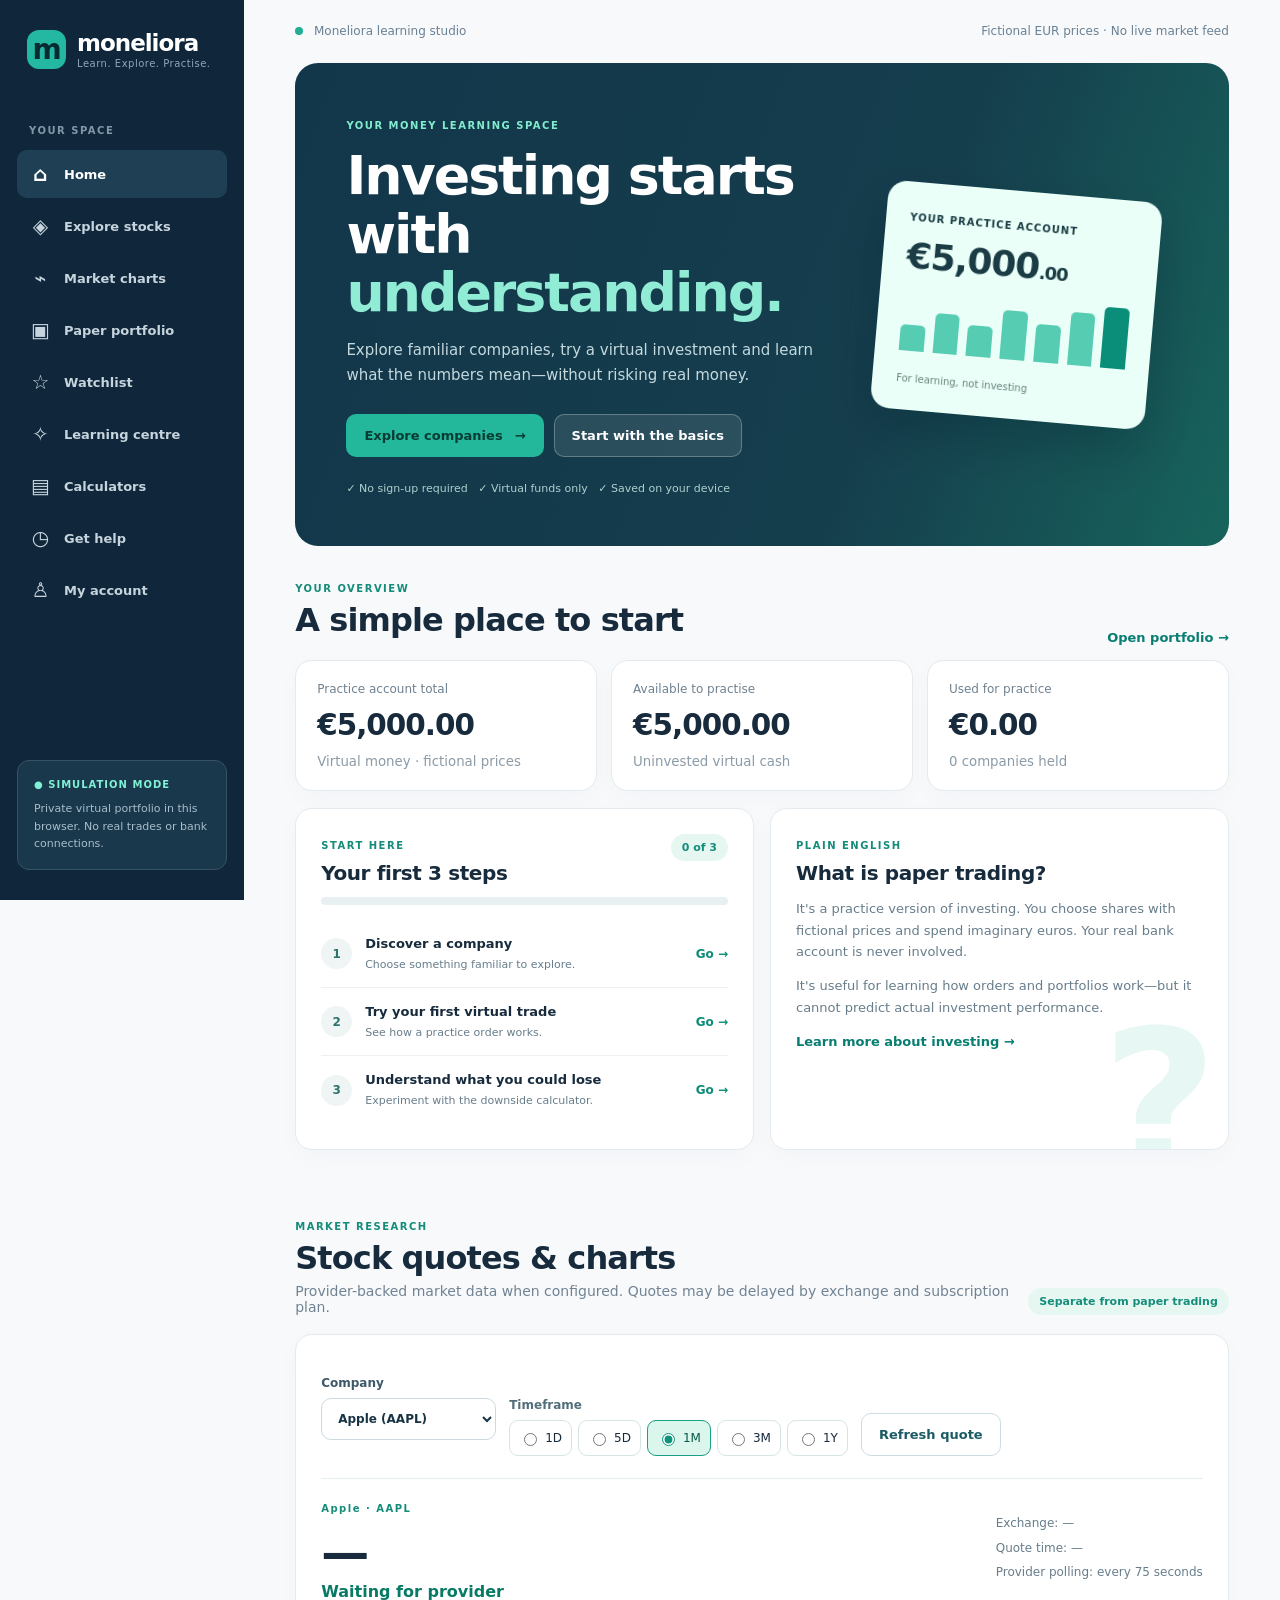
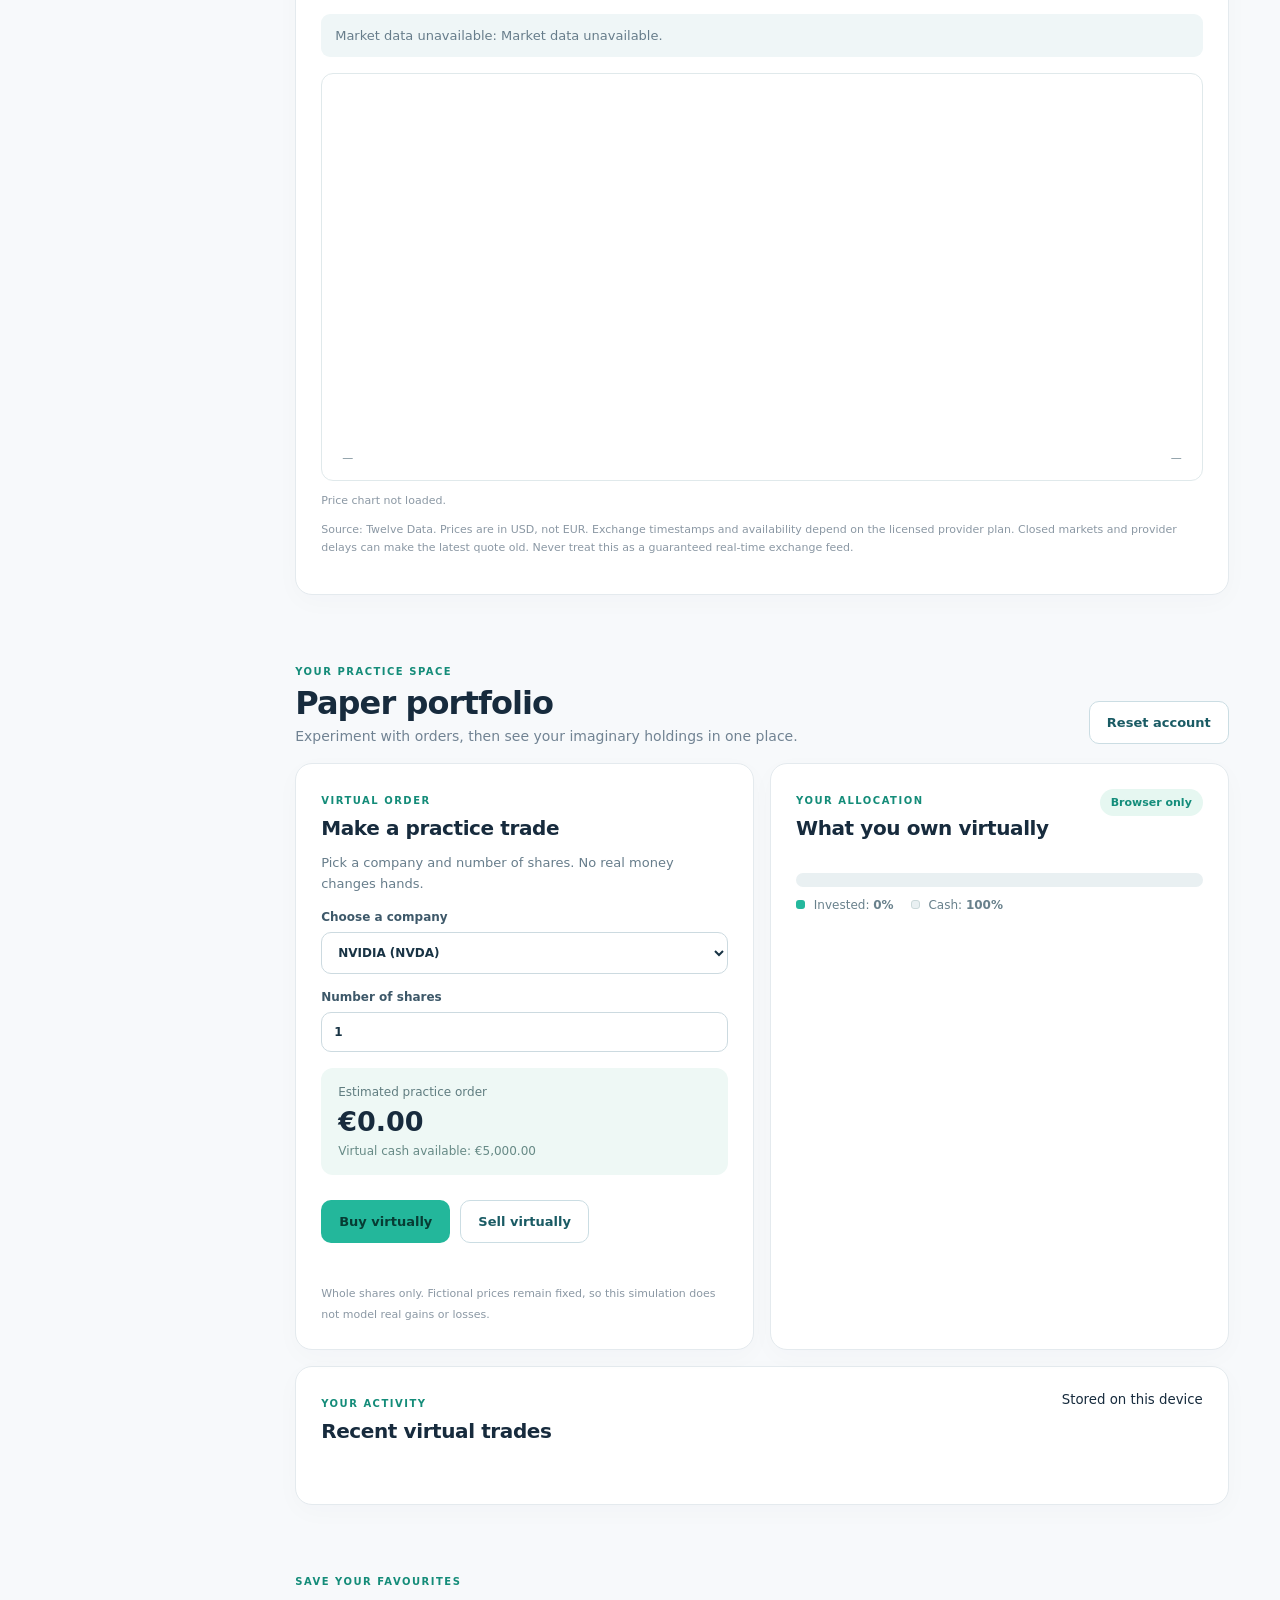
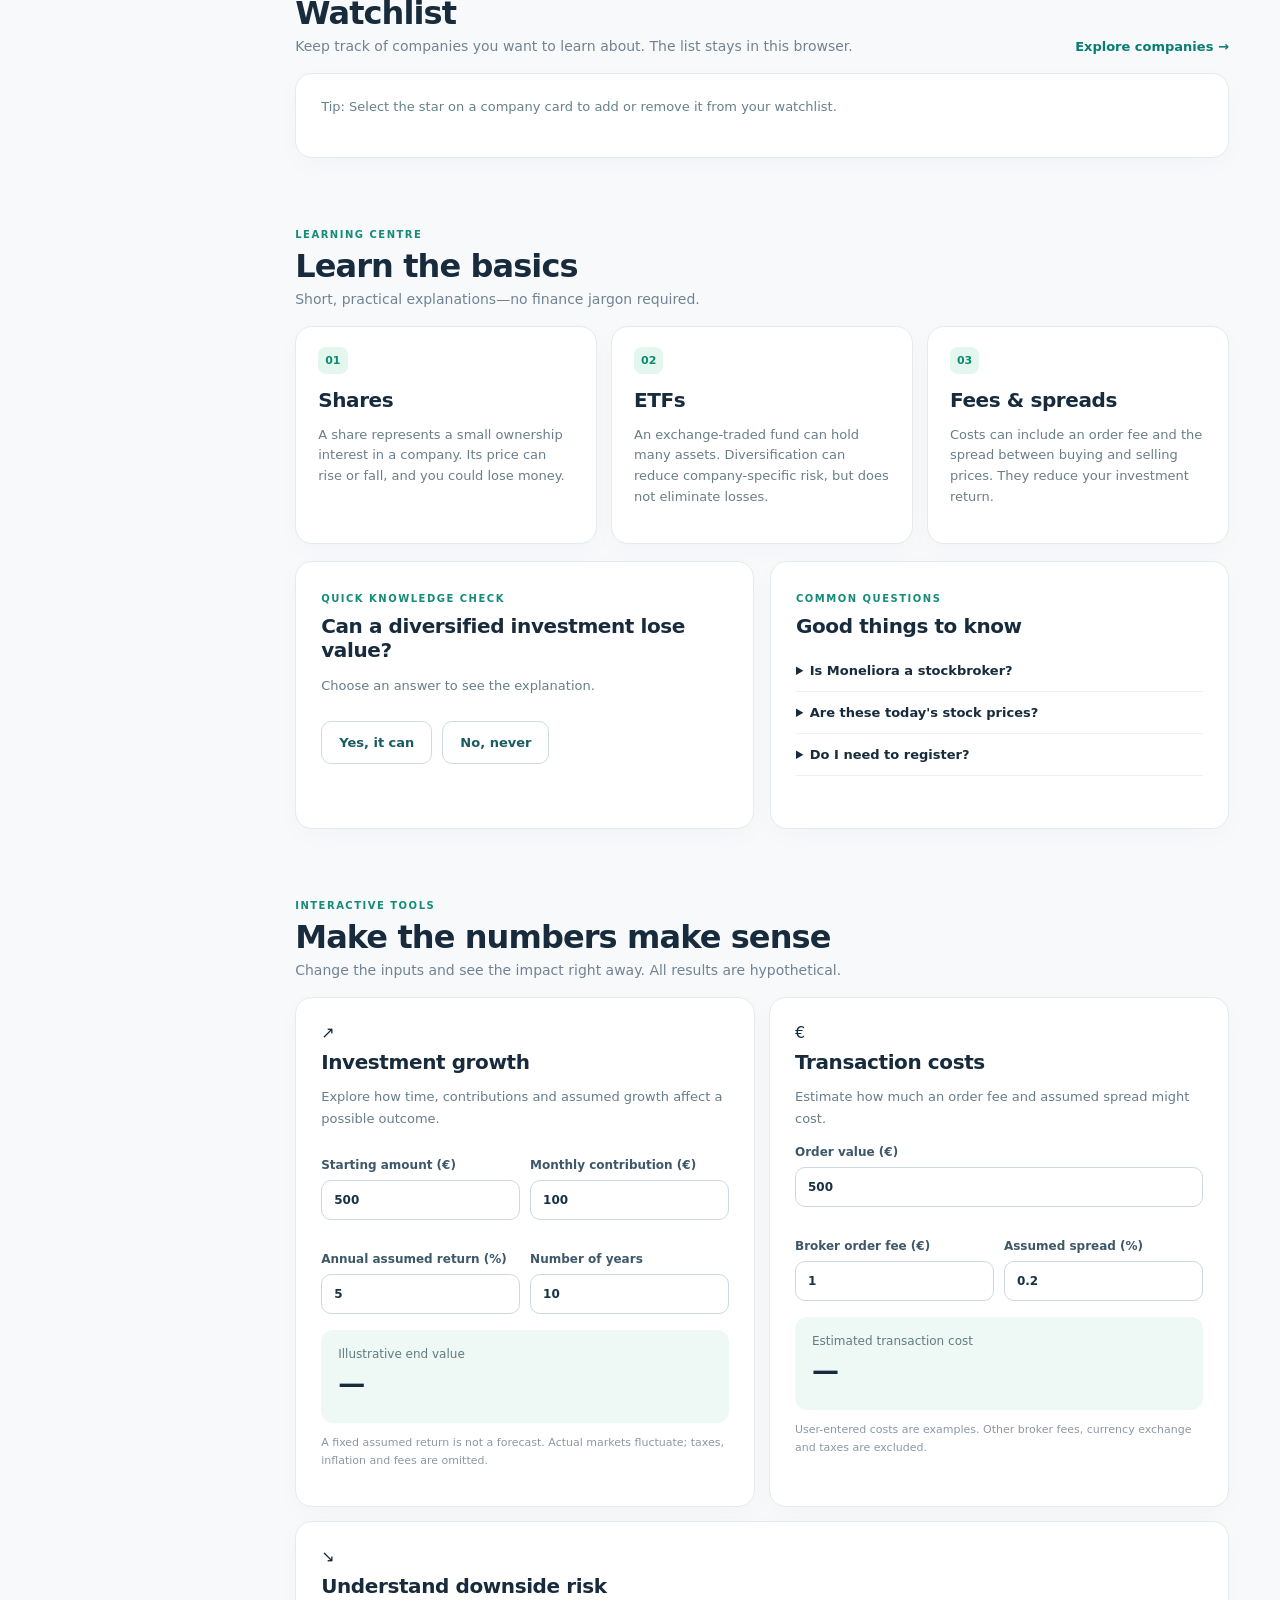
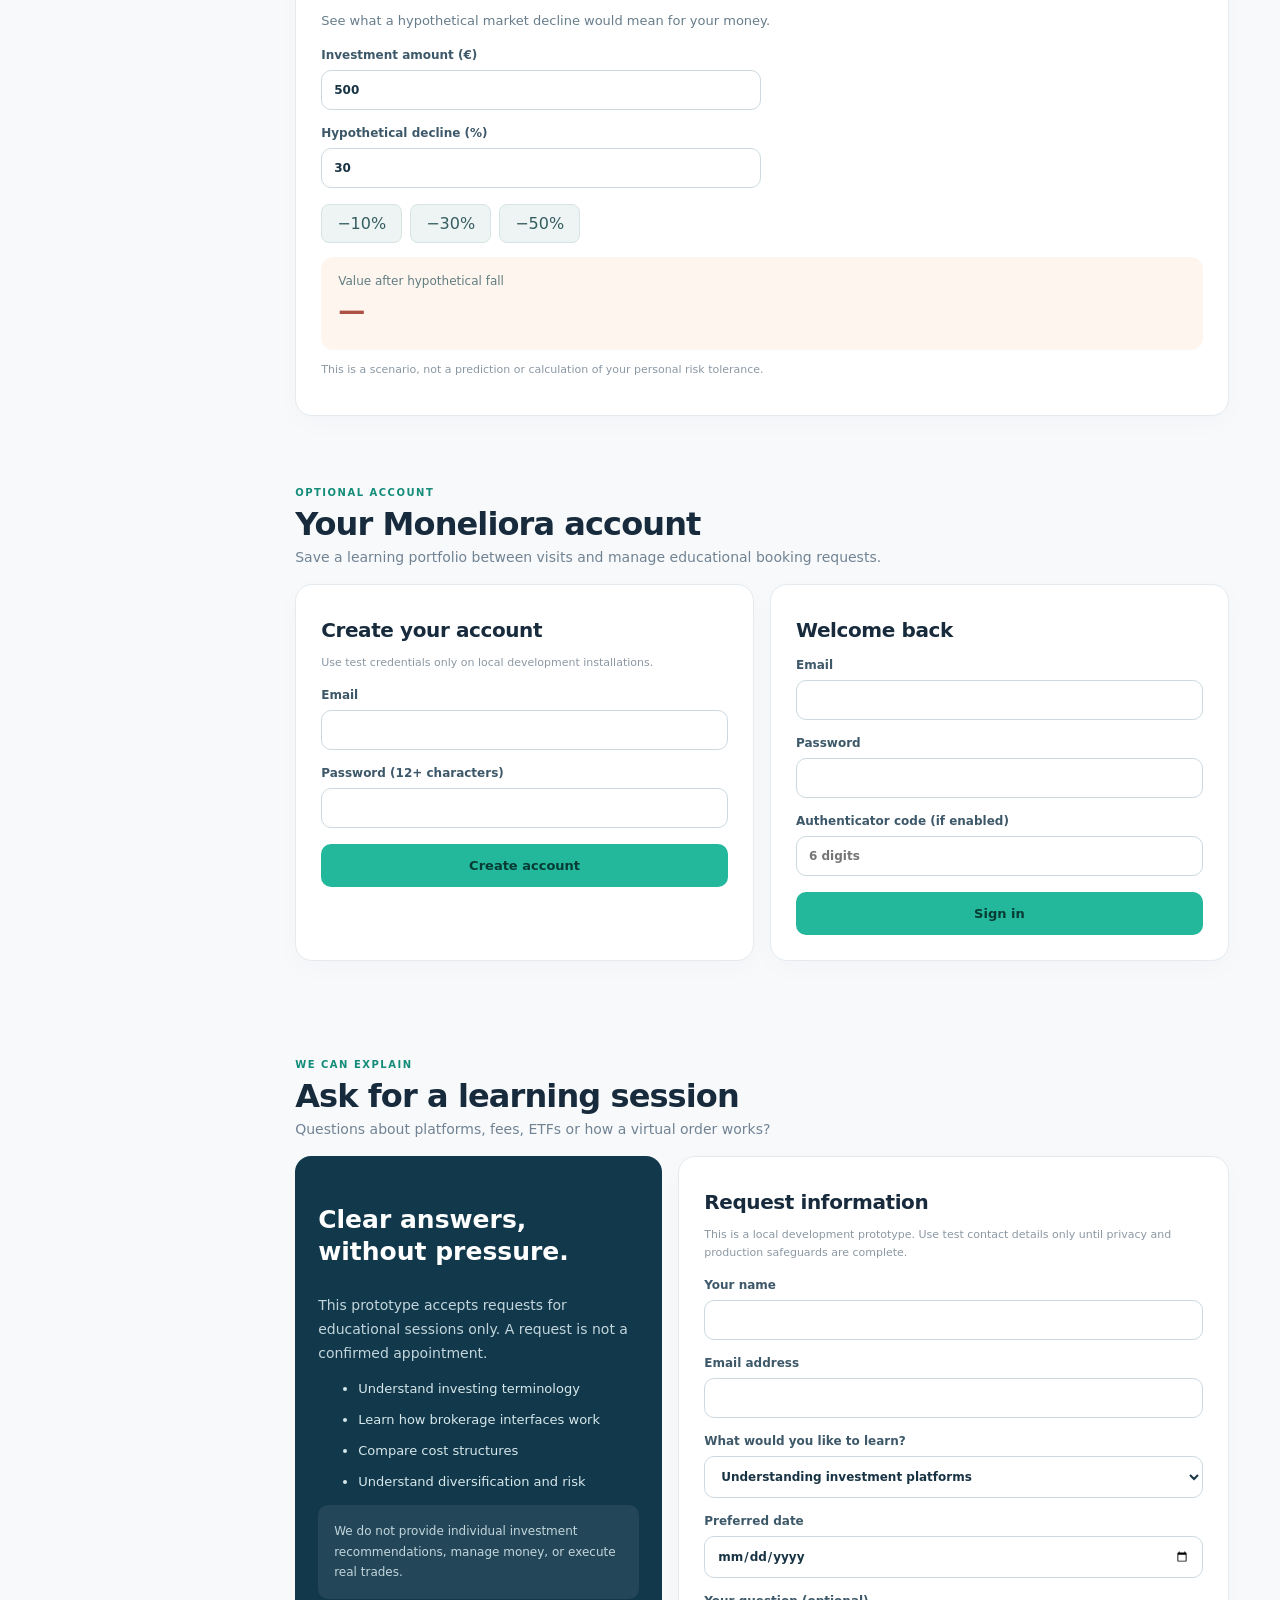
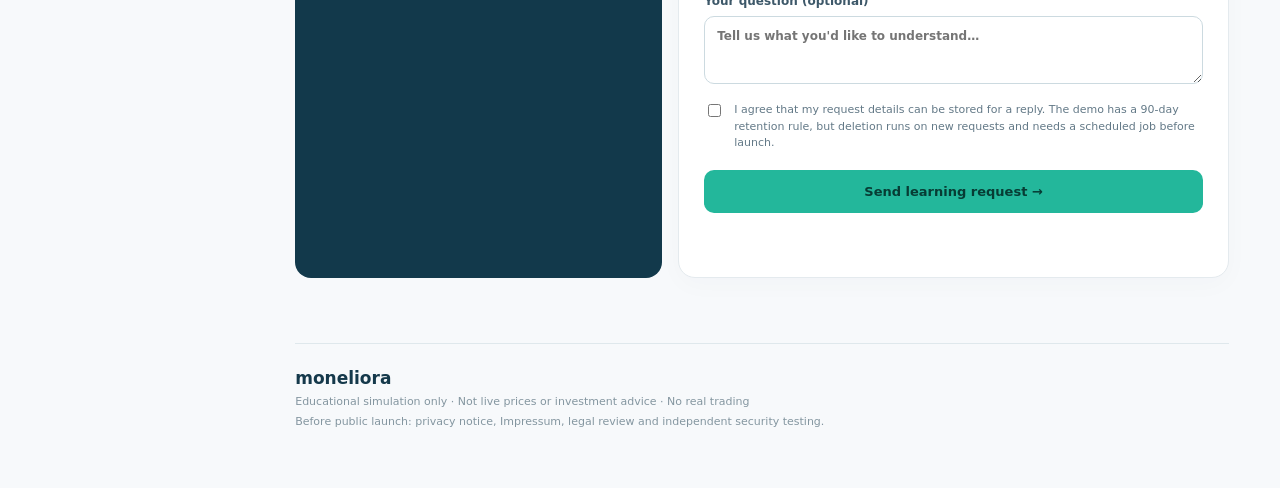
==== commit 5e271f0f: "feat(paypal): add account billing plans and cancellation controls" ====
--- a/static/index.html
+++ b/static/index.html
@@ -10,6 +10,7 @@
   <script src="/static/app.js" defer></script>
   <script src="/static/account.js" defer></script>
   <script src="/static/market.js" defer></script>
+  <script src="/static/paypal.js" defer></script>
 </head>
 <body>
   <a class="skip-link" href="#main">Skip to main content</a>
@@ -217,7 +218,14 @@
                 <label class="field">Question<input name="question" maxlength="500"></label><button class="button button-primary" type="submit">Request a session</button></form><div id="myBookings"></div>
             </div>
           </div>
-          <div class="button-row"><button id="premiumCheckout" class="button button-outline">See subscription checkout</button><span id="billingState" class="hint"></span></div>
+          <div class="card" id="paypalBillingPanel">
+          <span class="eyebrow">PAYPAL SUBSCRIPTIONS</span><h3>Choose your plan</h3>
+          <p class="hint">PayPal approval shows the merchant-set monthly price before you subscribe. Plans are unavailable until configured.</p>
+          <div class="button-row"><button id="paypalPremium" class="button button-outline" type="button">PayPal Premium</button><button id="paypalPro" class="button button-outline" type="button">PayPal Pro</button></div>
+          <p id="paypalStatus" role="status" class="form-feedback">Sign in to view PayPal billing.</p>
+          <div class="button-row"><button id="paypalVerify" class="button button-outline" type="button">Verify subscription</button><button id="paypalCancel" class="button button-danger" type="button">Cancel PayPal subscription</button></div>
+          </div>
+          <div class="button-row"><button id="premiumCheckout" class="button button-outline">See Stripe subscription checkout</button><span id="billingState" class="hint"></span></div>
           <div id="adminPanel" hidden><h3>Booking administration</h3><div id="adminBookings"></div></div>
         </div>
         <p id="accountFeedback" role="status" class="form-feedback"></p>
--- a/static/styles.css
+++ b/static/styles.css
@@ -1 +1,17 @@
-:root{font-family:Inter,ui-sans-serif,system-ui,-apple-system,Segoe UI,sans-serif;color:#172b3d;background:#f7f9fb;font-synthesis:none}*{box-sizing:border-box}html{scroll-behavior:smooth}body{margin:0}button,input,select,textarea{font:inherit}button,a{touch-action:manipulation}button{cursor:pointer}a{color:inherit}.sr-only{position:absolute;width:1px;height:1px;overflow:hidden;clip:rect(0,0,0,0);white-space:nowrap}.skip-link{position:absolute;left:10px;top:-60px;background:white;padding:12px;z-index:100}.skip-link:focus{top:10px}.layout{display:grid;grid-template-columns:244px minmax(0,1fr);min-height:100vh}.sidebar{position:sticky;top:0;height:100vh;background:#10263a;padding:30px 17px;display:flex;flex-direction:column;color:#c6d4dd}.brand{text-decoration:none;display:flex;gap:11px;align-items:center;color:white;font-size:23px;font-weight:800;letter-spacing:-1px;padding:0 10px}.brand small{display:block;color:#8fa8b8;font-size:10px;font-weight:500;letter-spacing:.5px;margin-top:2px}.logo{background:#24b7a2;color:#082b32;width:39px;height:39px;display:grid;place-items:center;border-radius:12px;font-size:28px}.nav-caption{margin:56px 12px 14px;color:#8297a8;letter-spacing:1.5px;font-size:10px;font-weight:750}.nav{display:grid;gap:4px}.nav a{padding:12px;border-radius:10px;text-decoration:none;font-size:13px;font-weight:600;display:flex;align-items:center;gap:12px}.nav a span{font-size:20px;width:23px;text-align:center}.nav a:hover,.nav a:focus-visible,.nav a[aria-current=page]{background:#1f4054;color:white}.side-bottom{margin-top:auto;border:1px solid #375263;background:#19384b;padding:16px;border-radius:12px;font-size:11px;line-height:1.6}.side-bottom p{color:#a8bdcb;margin:7px 0 0}.side-badge{color:#80f0d7;font-weight:800;letter-spacing:1px;font-size:10px}.content{padding:24px clamp(20px,4vw,74px);max-width:1600px;min-width:0}.topline{display:flex;justify-content:space-between;gap:12px;font-size:12px;color:#698194;margin-bottom:25px}.status-dot{display:inline-block;width:8px;height:8px;background:#20ae94;border-radius:50%;margin-right:7px}.page-section{margin:0 0 65px;scroll-margin-top:25px}.eyebrow{color:#148c79;letter-spacing:1.5px;font-size:10px;font-weight:800}.hero{background:linear-gradient(110deg,#12364a,#153e4d 63%,#17645c);color:white;border-radius:23px;padding:clamp(26px,4vw,52px);display:grid;grid-template-columns:minmax(0,1.5fr) minmax(170px,1fr);gap:26px;overflow:hidden}.hero-eyebrow{color:#82edce}.hero h1{font-size:clamp(34px,4.2vw,60px);line-height:1.09;letter-spacing:-2px;max-width:650px;margin:14px 0}.hero h1 em{font-style:normal;color:#90ecd5}.hero p{color:#c4d9de;max-width:550px;font-size:15px;line-height:1.7}.hero-actions,.button-row{display:flex;flex-wrap:wrap;gap:10px;margin-top:25px}.button{border-radius:10px;border:1px solid transparent;padding:12px 17px;min-height:43px;text-decoration:none;display:inline-flex;align-items:center;justify-content:center;gap:12px;font-size:13px;font-weight:750}.button-primary{background:#23b79b;color:#073c34}.button-primary:hover{background:#40ddbb}.button-light{background:#ffffff19;border-color:#ffffff45;color:white}.button-outline{background:white;color:#1a5b64;border-color:#cbdde3}.button-outline:hover{background:#edf7f5}.button-danger{background:#bc4040;color:white}.full{width:100%}.hero-foot{color:#b0d0ce;font-size:11px;margin-top:25px}.hero-illustration{display:grid;place-items:center}.mini-panel{width:min(100%,275px);background:#e9fff7;color:#1b3c45;border-radius:19px;padding:24px;transform:rotate(5deg);box-shadow:0 20px 50px #001b2a45}.mini-panel>span{font-size:10px;font-weight:800;letter-spacing:1px}.mini-panel strong{display:block;font-size:36px;letter-spacing:-1px;margin:10px 0}.mini-decimal{font-size:18px}.mini-bars{height:65px;display:flex;align-items:end;gap:9px;margin-bottom:16px}.mini-bars i{flex:1;background:#56ccb2;border-radius:5px 5px 0 0;height:40%}.mini-bars i:nth-child(2){height:62%}.mini-bars i:nth-child(3){height:48%}.mini-bars i:nth-child(4){height:75%}.mini-bars i:nth-child(5){height:58%}.mini-bars i:nth-child(6){height:82%}.mini-bars i:nth-child(7){height:94%;background:#0b8e79}.mini-panel small{font-size:10px;color:#67817d}.section-heading{display:flex;align-items:end;justify-content:space-between;gap:16px;margin-bottom:19px}.section-heading h2{margin:5px 0 6px;font-size:clamp(24px,2.5vw,32px);letter-spacing:-.9px}.section-heading p{color:#718393;font-size:14px;margin:0}.section-heading.slim{margin:31px 0 15px}.text-link{color:#087d71;font-size:13px;font-weight:750;text-decoration:none}.stats{display:grid;grid-template-columns:repeat(3,minmax(0,1fr));gap:14px}.stat-card,.card,.market-card,.lesson{border:1px solid #e4eaee;background:white;border-radius:17px;box-shadow:0 7px 26px #0d304306}.stat-card{padding:21px;display:grid;gap:12px}.stat-label{font-size:12px;color:#6f8190}.stat-card strong{font-size:clamp(22px,2.3vw,31px);letter-spacing:-1px}.stat-card small{color:#8b9ba7}.split-panels,.two-col{display:grid;grid-template-columns:1fr 1fr;gap:16px}.split-panels{margin-top:17px}.card{padding:25px;min-width:0}.card-head{display:flex;justify-content:space-between;gap:12px;align-items:start}.card h3,.lesson h3{font-size:20px;margin:8px 0 12px;letter-spacing:-.4px}.card p{line-height:1.65;font-size:13px;color:#677d8b}.counter,.subtle-tag{color:#148d7b;background:#e6f7f1;border-radius:30px;padding:7px 11px;font-size:11px;font-weight:800;white-space:nowrap}.progress-track,.allocation-track{height:8px;background:#e9f0f2;border-radius:20px;overflow:hidden}.progress-track>div,.allocation-track>span{display:block;height:100%;background:#24b89d;width:0%;transition:width .2s}.steps{list-style:none;padding:0;margin:15px 0 0}.steps li{display:flex;gap:13px;align-items:center;padding:13px 0;border-bottom:1px solid #edf1f2}.steps li:last-child{border:0}.steps p{margin:4px 0 0;font-size:11px}.steps b{font-size:13px}.steps a{margin-left:auto;text-decoration:none;font-size:12px;font-weight:800;color:#0b8c77}.step-mark{display:grid;place-items:center;background:#eff5f4;color:#2c746e;width:31px;height:31px;flex:0 0 31px;border-radius:50%;font-size:12px;font-weight:800}.step-complete .step-mark{background:#20a889;color:white}.guide-card{position:relative;overflow:hidden}.guide-mark{position:absolute;bottom:-55px;right:10px;font-size:200px;line-height:1;color:#e7f7f3;pointer-events:none;font-weight:800}.guide-card>*:not(.guide-mark){position:relative;z-index:1}.filterbar{display:flex;gap:13px;flex-wrap:wrap;align-items:center}.searchbox{border:1px solid #d4e0e6;background:#fff;border-radius:11px;display:flex;align-items:center;gap:9px;padding:0 12px;flex:1;min-width:220px}.searchbox input{border:none;min-width:0;outline:0;width:100%;padding:14px 2px;background:transparent}.searchbox span{font-size:25px;color:#669192}.selectbox,.check-filter{font-size:12px;color:#486072;display:flex;align-items:center;gap:10px}.selectbox select{padding:12px;border:1px solid #d4e0e6;border-radius:10px;background:white}.check-filter input{accent-color:#148c77}.results-count{font-size:12px;color:#708390}.market-grid{display:grid;grid-template-columns:repeat(3,minmax(0,1fr));gap:14px}.market-card{padding:20px;display:grid;gap:9px}.market-top{display:flex;justify-content:space-between;gap:8px;align-items:center}.symbol{font-size:11px;letter-spacing:1px;color:#708696;font-weight:800}.star{border:1px solid #e0e8e9;background:white;color:#7b929a;border-radius:9px;width:36px;height:36px;font-size:23px}.star[aria-pressed=true]{color:#c17b00;background:#fff4db}.market-card h3{margin:0;font-size:18px}.market-price{font-size:23px;font-weight:800}.fake-label{font-size:11px;color:#7f8f9d}.market-bottom{display:flex;justify-content:space-between;align-items:center;gap:8px;border-top:1px solid #eef2f3;padding-top:13px;margin-top:7px}.sector{font-size:11px;color:#667e89}.market-bottom .button{padding:8px 11px;min-height:36px}.empty-state{text-align:center;padding:28px;border:1px dashed #c5d5d9;border-radius:15px}.hint{font-size:11px!important;color:#8b98a4!important;line-height:1.6}.field{display:grid;gap:8px;font-size:12px;font-weight:700;color:#3d5869;margin:16px 0}.field input,.field select,.field textarea{border:1px solid #ccdae0;background:#fff;border-radius:10px;padding:12px;color:#183344;width:100%;min-width:0}.field input:focus-visible,.field select:focus-visible,.field textarea:focus-visible,button:focus-visible,a:focus-visible,summary:focus-visible{outline:3px solid #82d8c3;outline-offset:3px}.form-intro{margin-top:0}.order-preview,.calculation{background:#eef8f5;border-radius:12px;padding:17px;display:grid;gap:7px}.order-preview span,.calculation span{font-size:12px;color:#607d80}.order-preview strong,.calculation strong{font-size:27px}.order-preview small,.calculation small{font-size:12px;color:#678a86}.form-feedback{min-height:15px;color:#087e6d!important;font-size:12px!important;font-weight:650}.allocation-track{height:14px;margin:21px 0 11px}.allocation-key{display:flex;flex-wrap:wrap;gap:17px;font-size:12px;color:#69818c}.allocation-key i{display:inline-block;width:9px;height:9px;border-radius:3px;margin-right:5px}.key-invested{background:#24b89d}.key-cash{background:#e9f0f2;border:1px solid #cbd9da}.holdings,.activity-list{margin-top:24px}.holding,.activity-row{display:flex;justify-content:space-between;align-items:center;gap:10px;padding:12px 0;border-bottom:1px solid #edf1f2}.holding small,.activity-row small{display:block;color:#8193a1;font-size:11px;margin-top:3px}.holding strong,.activity-row strong{font-size:13px}.history-card{margin-top:16px}.watch-grid{display:grid;grid-template-columns:repeat(2,minmax(0,1fr));gap:12px;margin-top:18px}.watch-item{border:1px solid #e5eced;border-radius:11px;padding:15px;display:flex;justify-content:space-between;align-items:center;gap:10px}.watch-item b{display:block}.watch-item small{color:#78909a;font-size:11px}.watch-intro{color:#66818a;font-size:13px}.learning-grid,.tools-grid{display:grid;grid-template-columns:repeat(3,minmax(0,1fr));gap:14px;margin-bottom:17px}.lesson{padding:22px}.lesson-number{background:#e3f7ef;color:#0d8b70;border-radius:8px;padding:7px;font-weight:800;font-size:11px}.lesson h3{margin:20px 0 7px}.lesson p{font-size:13px;line-height:1.6;color:#6a7e88}.tools-grid{grid-template-columns:repeat(2,minmax(0,1fr))}.field-pair{display:grid;grid-template-columns:1fr 1fr;gap:10px}.risk-card{grid-column:1/-1}.risk-card .field{max-width:440px}.risk-preset{display:flex;gap:8px;margin:14px 0}.preset{background:#eef3f3;border:1px solid #d6e5e3;color:#345d60;border-radius:8px;padding:9px 15px}.calculation.danger{background:#fff5ef}.calculation.danger strong{color:#ac5144}details{padding:13px 0;border-bottom:1px solid #edf1f2}summary{cursor:pointer;font-weight:700;font-size:13px}.consult-grid{grid-template-columns:.8fr 1.2fr}.consult-info{padding:23px;background:#12394b;color:white;border-radius:16px}.consult-info h3{font-size:25px;line-height:1.3}.consult-info p{color:#c3d5dc;font-size:14px;line-height:1.7}.consult-info li{margin:16px 0;color:#d6e7eb;font-size:13px}.consult-info .consult-warning{background:#ffffff12;padding:16px;border-radius:10px;font-size:12px}.consent{display:flex;align-items:start;gap:10px;margin:18px 0;font-size:11px;color:#637987;line-height:1.5}.consent input{margin-top:2px;accent-color:#178b78}.toast{position:fixed;right:22px;bottom:22px;max-width:360px;background:#153c44;color:white;padding:15px 19px;border-radius:13px;box-shadow:0 12px 40px #112a4240;z-index:10;font-size:13px}.toast[hidden],[hidden]{display:none!important}dialog{border:none;border-radius:20px;box-shadow:0 30px 100px #122a414f;max-width:440px;padding:0;margin:auto}dialog::backdrop{background:#081d2c9c}.dialog-body{padding:26px}.dialog-body p{line-height:1.6;color:#657b8b}.dialog-icon{display:grid;place-items:center;background:#ffe6df;color:#b74d36;font-weight:900;width:40px;height:40px;border-radius:50%}footer{display:grid;gap:7px;border-top:1px solid #dfe8ec;padding:24px 0 36px;font-size:11px;color:#8496a0}footer strong{font-size:17px;color:#15394b}@media(max-width:1100px){.layout{grid-template-columns:205px minmax(0,1fr)}.market-grid{grid-template-columns:repeat(2,minmax(0,1fr))}.hero-illustration{display:none}.hero{grid-template-columns:1fr}.learning-grid{grid-template-columns:repeat(2,minmax(0,1fr))}}@media(max-width:760px){.layout{display:block}.sidebar{position:static;height:auto;padding:13px}.brand{font-size:20px;margin-bottom:12px}.sidebar .nav-caption,.side-bottom{display:none}.nav{display:flex;overflow-x:auto;gap:5px;padding-bottom:3px;scrollbar-width:thin}.nav a{white-space:nowrap;font-size:12px;padding:10px}.nav a span{font-size:15px;width:auto}.content{padding:17px}.topline-right{display:none}.hero{padding:27px}.hero h1{letter-spacing:-1px}.stats,.split-panels,.two-col,.learning-grid,.tools-grid{grid-template-columns:1fr}.risk-card{grid-column:auto}.market-grid{grid-template-columns:repeat(2,minmax(0,1fr))}.stat-card{padding:18px}.section-heading{align-items:start}.section-heading .subtle-tag{display:none}.watch-grid{grid-template-columns:1fr}.page-section{margin-bottom:46px}}@media(max-width:480px){.market-grid{grid-template-columns:1fr}.hero-actions .button{width:100%}.field-pair{grid-template-columns:1fr}.card{padding:19px}.topline{margin-bottom:15px}.stats{gap:9px}.hero-foot{line-height:1.8}.button-row .button{flex:1}.section-heading{display:block}.text-link{display:inline-block;margin-top:9px}}@media(prefers-reduced-motion:reduce){html{scroll-behavior:auto}*,*::before,*::after{transition:none!important;animation:none!important}}+:root{font-family:Inter,ui-sans-serif,system-ui,-apple-system,Segoe UI,sans-serif;color:#172b3d;background:#f7f9fb;font-synthesis:none}*{box-sizing:border-box}html{scroll-behavior:smooth}body{margin:0}button,input,select,textarea{font:inherit}button,a{touch-action:manipulation}button{cursor:pointer}a{color:inherit}.sr-only{position:absolute;width:1px;height:1px;overflow:hidden;clip:rect(0,0,0,0);white-space:nowrap}.skip-link{position:absolute;left:10px;top:-60px;background:white;padding:12px;z-index:100}.skip-link:focus{top:10px}.layout{display:grid;grid-template-columns:244px minmax(0,1fr);min-height:100vh}.sidebar{position:sticky;top:0;height:100vh;background:#10263a;padding:30px 17px;display:flex;flex-direction:column;color:#c6d4dd}.brand{text-decoration:none;display:flex;gap:11px;align-items:center;color:white;font-size:23px;font-weight:800;letter-spacing:-1px;padding:0 10px}.brand small{display:block;color:#8fa8b8;font-size:10px;font-weight:500;letter-spacing:.5px;margin-top:2px}.logo{background:#24b7a2;color:#082b32;width:39px;height:39px;display:grid;place-items:center;border-radius:12px;font-size:28px}.nav-caption{margin:56px 12px 14px;color:#8297a8;letter-spacing:1.5px;font-size:10px;font-weight:750}.nav{display:grid;gap:4px}.nav a{padding:12px;border-radius:10px;text-decoration:none;font-size:13px;font-weight:600;display:flex;align-items:center;gap:12px}.nav a span{font-size:20px;width:23px;text-align:center}.nav a:hover,.nav a:focus-visible,.nav a[aria-current=page]{background:#1f4054;color:white}.side-bottom{margin-top:auto;border:1px solid #375263;background:#19384b;padding:16px;border-radius:12px;font-size:11px;line-height:1.6}.side-bottom p{color:#a8bdcb;margin:7px 0 0}.side-badge{color:#80f0d7;font-weight:800;letter-spacing:1px;font-size:10px}.content{padding:24px clamp(20px,4vw,74px);max-width:1600px;min-width:0}.topline{display:flex;justify-content:space-between;gap:12px;font-size:12px;color:#698194;margin-bottom:25px}.status-dot{display:inline-block;width:8px;height:8px;background:#20ae94;border-radius:50%;margin-right:7px}.page-section{margin:0 0 65px;scroll-margin-top:25px}.eyebrow{color:#148c79;letter-spacing:1.5px;font-size:10px;font-weight:800}.hero{background:linear-gradient(110deg,#12364a,#153e4d 63%,#17645c);color:white;border-radius:23px;padding:clamp(26px,4vw,52px);display:grid;grid-template-columns:minmax(0,1.5fr) minmax(170px,1fr);gap:26px;overflow:hidden}.hero-eyebrow{color:#82edce}.hero h1{font-size:clamp(34px,4.2vw,60px);line-height:1.09;letter-spacing:-2px;max-width:650px;margin:14px 0}.hero h1 em{font-style:normal;color:#90ecd5}.hero p{color:#c4d9de;max-width:550px;font-size:15px;line-height:1.7}.hero-actions,.button-row{display:flex;flex-wrap:wrap;gap:10px;margin-top:25px}.button{border-radius:10px;border:1px solid transparent;padding:12px 17px;min-height:43px;text-decoration:none;display:inline-flex;align-items:center;justify-content:center;gap:12px;font-size:13px;font-weight:750}.button-primary{background:#23b79b;color:#073c34}.button-primary:hover{background:#40ddbb}.button-light{background:#ffffff19;border-color:#ffffff45;color:white}.button-outline{background:white;color:#1a5b64;border-color:#cbdde3}.button-outline:hover{background:#edf7f5}.button-danger{background:#bc4040;color:white}.full{width:100%}.hero-foot{color:#b0d0ce;font-size:11px;margin-top:25px}.hero-illustration{display:grid;place-items:center}.mini-panel{width:min(100%,275px);background:#e9fff7;color:#1b3c45;border-radius:19px;padding:24px;transform:rotate(5deg);box-shadow:0 20px 50px #001b2a45}.mini-panel>span{font-size:10px;font-weight:800;letter-spacing:1px}.mini-panel strong{display:block;font-size:36px;letter-spacing:-1px;margin:10px 0}.mini-decimal{font-size:18px}.mini-bars{height:65px;display:flex;align-items:end;gap:9px;margin-bottom:16px}.mini-bars i{flex:1;background:#56ccb2;border-radius:5px 5px 0 0;height:40%}.mini-bars i:nth-child(2){height:62%}.mini-bars i:nth-child(3){height:48%}.mini-bars i:nth-child(4){height:75%}.mini-bars i:nth-child(5){height:58%}.mini-bars i:nth-child(6){height:82%}.mini-bars i:nth-child(7){height:94%;background:#0b8e79}.mini-panel small{font-size:10px;color:#67817d}.section-heading{display:flex;align-items:end;justify-content:space-between;gap:16px;margin-bottom:19px}.section-heading h2{margin:5px 0 6px;font-size:clamp(24px,2.5vw,32px);letter-spacing:-.9px}.section-heading p{color:#718393;font-size:14px;margin:0}.section-heading.slim{margin:31px 0 15px}.text-link{color:#087d71;font-size:13px;font-weight:750;text-decoration:none}.stats{display:grid;grid-template-columns:repeat(3,minmax(0,1fr));gap:14px}.stat-card,.card,.market-card,.lesson{border:1px solid #e4eaee;background:white;border-radius:17px;box-shadow:0 7px 26px #0d304306}.stat-card{padding:21px;display:grid;gap:12px}.stat-label{font-size:12px;color:#6f8190}.stat-card strong{font-size:clamp(22px,2.3vw,31px);letter-spacing:-1px}.stat-card small{color:#8b9ba7}.split-panels,.two-col{display:grid;grid-template-columns:1fr 1fr;gap:16px}.split-panels{margin-top:17px}.card{padding:25px;min-width:0}.card-head{display:flex;justify-content:space-between;gap:12px;align-items:start}.card h3,.lesson h3{font-size:20px;margin:8px 0 12px;letter-spacing:-.4px}.card p{line-height:1.65;font-size:13px;color:#677d8b}.counter,.subtle-tag{color:#148d7b;background:#e6f7f1;border-radius:30px;padding:7px 11px;font-size:11px;font-weight:800;white-space:nowrap}.progress-track,.allocation-track{height:8px;background:#e9f0f2;border-radius:20px;overflow:hidden}.progress-track>div,.allocation-track>span{display:block;height:100%;background:#24b89d;width:0%;transition:width .2s}.steps{list-style:none;padding:0;margin:15px 0 0}.steps li{display:flex;gap:13px;align-items:center;padding:13px 0;border-bottom:1px solid #edf1f2}.steps li:last-child{border:0}.steps p{margin:4px 0 0;font-size:11px}.steps b{font-size:13px}.steps a{margin-left:auto;text-decoration:none;font-size:12px;font-weight:800;color:#0b8c77}.step-mark{display:grid;place-items:center;background:#eff5f4;color:#2c746e;width:31px;height:31px;flex:0 0 31px;border-radius:50%;font-size:12px;font-weight:800}.step-complete .step-mark{background:#20a889;color:white}.guide-card{position:relative;overflow:hidden}.guide-mark{position:absolute;bottom:-55px;right:10px;font-size:200px;line-height:1;color:#e7f7f3;pointer-events:none;font-weight:800}.guide-card>*:not(.guide-mark){position:relative;z-index:1}.filterbar{display:flex;gap:13px;flex-wrap:wrap;align-items:center}.searchbox{border:1px solid #d4e0e6;background:#fff;border-radius:11px;display:flex;align-items:center;gap:9px;padding:0 12px;flex:1;min-width:220px}.searchbox input{border:none;min-width:0;outline:0;width:100%;padding:14px 2px;background:transparent}.searchbox span{font-size:25px;color:#669192}.selectbox,.check-filter{font-size:12px;color:#486072;display:flex;align-items:center;gap:10px}.selectbox select{padding:12px;border:1px solid #d4e0e6;border-radius:10px;background:white}.check-filter input{accent-color:#148c77}.results-count{font-size:12px;color:#708390}.market-grid{display:grid;grid-template-columns:repeat(3,minmax(0,1fr));gap:14px}.market-card{padding:20px;display:grid;gap:9px}.market-top{display:flex;justify-content:space-between;gap:8px;align-items:center}.symbol{font-size:11px;letter-spacing:1px;color:#708696;font-weight:800}.star{border:1px solid #e0e8e9;background:white;color:#7b929a;border-radius:9px;width:36px;height:36px;font-size:23px}.star[aria-pressed=true]{color:#c17b00;background:#fff4db}.market-card h3{margin:0;font-size:18px}.market-price{font-size:23px;font-weight:800}.fake-label{font-size:11px;color:#7f8f9d}.market-bottom{display:flex;justify-content:space-between;align-items:center;gap:8px;border-top:1px solid #eef2f3;padding-top:13px;margin-top:7px}.sector{font-size:11px;color:#667e89}.market-bottom .button{padding:8px 11px;min-height:36px}.empty-state{text-align:center;padding:28px;border:1px dashed #c5d5d9;border-radius:15px}.hint{font-size:11px!important;color:#8b98a4!important;line-height:1.6}.field{display:grid;gap:8px;font-size:12px;font-weight:700;color:#3d5869;margin:16px 0}.field input,.field select,.field textarea{border:1px solid #ccdae0;background:#fff;border-radius:10px;padding:12px;color:#183344;width:100%;min-width:0}.field input:focus-visible,.field select:focus-visible,.field textarea:focus-visible,button:focus-visible,a:focus-visible,summary:focus-visible{outline:3px solid #82d8c3;outline-offset:3px}.form-intro{margin-top:0}.order-preview,.calculation{background:#eef8f5;border-radius:12px;padding:17px;display:grid;gap:7px}.order-preview span,.calculation span{font-size:12px;color:#607d80}.order-preview strong,.calculation strong{font-size:27px}.order-preview small,.calculation small{font-size:12px;color:#678a86}.form-feedback{min-height:15px;color:#087e6d!important;font-size:12px!important;font-weight:650}.allocation-track{height:14px;margin:21px 0 11px}.allocation-key{display:flex;flex-wrap:wrap;gap:17px;font-size:12px;color:#69818c}.allocation-key i{display:inline-block;width:9px;height:9px;border-radius:3px;margin-right:5px}.key-invested{background:#24b89d}.key-cash{background:#e9f0f2;border:1px solid #cbd9da}.holdings,.activity-list{margin-top:24px}.holding,.activity-row{display:flex;justify-content:space-between;align-items:center;gap:10px;padding:12px 0;border-bottom:1px solid #edf1f2}.holding small,.activity-row small{display:block;color:#8193a1;font-size:11px;margin-top:3px}.holding strong,.activity-row strong{font-size:13px}.history-card{margin-top:16px}.watch-grid{display:grid;grid-template-columns:repeat(2,minmax(0,1fr));gap:12px;margin-top:18px}.watch-item{border:1px solid #e5eced;border-radius:11px;padding:15px;display:flex;justify-content:space-between;align-items:center;gap:10px}.watch-item b{display:block}.watch-item small{color:#78909a;font-size:11px}.watch-intro{color:#66818a;font-size:13px}.learning-grid,.tools-grid{display:grid;grid-template-columns:repeat(3,minmax(0,1fr));gap:14px;margin-bottom:17px}.lesson{padding:22px}.lesson-number{background:#e3f7ef;color:#0d8b70;border-radius:8px;padding:7px;font-weight:800;font-size:11px}.lesson h3{margin:20px 0 7px}.lesson p{font-size:13px;line-height:1.6;color:#6a7e88}.tools-grid{grid-template-columns:repeat(2,minmax(0,1fr))}.field-pair{display:grid;grid-template-columns:1fr 1fr;gap:10px}.risk-card{grid-column:1/-1}.risk-card .field{max-width:440px}.risk-preset{display:flex;gap:8px;margin:14px 0}.preset{background:#eef3f3;border:1px solid #d6e5e3;color:#345d60;border-radius:8px;padding:9px 15px}.calculation.danger{background:#fff5ef}.calculation.danger strong{color:#ac5144}details{padding:13px 0;border-bottom:1px solid #edf1f2}summary{cursor:pointer;font-weight:700;font-size:13px}.consult-grid{grid-template-columns:.8fr 1.2fr}.consult-info{padding:23px;background:#12394b;color:white;border-radius:16px}.consult-info h3{font-size:25px;line-height:1.3}.consult-info p{color:#c3d5dc;font-size:14px;line-height:1.7}.consult-info li{margin:16px 0;color:#d6e7eb;font-size:13px}.consult-info .consult-warning{background:#ffffff12;padding:16px;border-radius:10px;font-size:12px}.consent{display:flex;align-items:start;gap:10px;margin:18px 0;font-size:11px;color:#637987;line-height:1.5}.consent input{margin-top:2px;accent-color:#178b78}.toast{position:fixed;right:22px;bottom:22px;max-width:360px;background:#153c44;color:white;padding:15px 19px;border-radius:13px;box-shadow:0 12px 40px #112a4240;z-index:10;font-size:13px}.toast[hidden],[hidden]{display:none!important}dialog{border:none;border-radius:20px;box-shadow:0 30px 100px #122a414f;max-width:440px;padding:0;margin:auto}dialog::backdrop{background:#081d2c9c}.dialog-body{padding:26px}.dialog-body p{line-height:1.6;color:#657b8b}.dialog-icon{display:grid;place-items:center;background:#ffe6df;color:#b74d36;font-weight:900;width:40px;height:40px;border-radius:50%}footer{display:grid;gap:7px;border-top:1px solid #dfe8ec;padding:24px 0 36px;font-size:11px;color:#8496a0}footer strong{font-size:17px;color:#15394b}@media(max-width:1100px){.layout{grid-template-columns:205px minmax(0,1fr)}.market-grid{grid-template-columns:repeat(2,minmax(0,1fr))}.hero-illustration{display:none}.hero{grid-template-columns:1fr}.learning-grid{grid-template-columns:repeat(2,minmax(0,1fr))}}@media(max-width:760px){.layout{display:block}.sidebar{position:static;height:auto;padding:13px}.brand{font-size:20px;margin-bottom:12px}.sidebar .nav-caption,.side-bottom{display:none}.nav{display:flex;overflow-x:auto;gap:5px;padding-bottom:3px;scrollbar-width:thin}.nav a{white-space:nowrap;font-size:12px;padding:10px}.nav a span{font-size:15px;width:auto}.content{padding:17px}.topline-right{display:none}.hero{padding:27px}.hero h1{letter-spacing:-1px}.stats,.split-panels,.two-col,.learning-grid,.tools-grid{grid-template-columns:1fr}.risk-card{grid-column:auto}.market-grid{grid-template-columns:repeat(2,minmax(0,1fr))}.stat-card{padding:18px}.section-heading{align-items:start}.section-heading .subtle-tag{display:none}.watch-grid{grid-template-columns:1fr}.page-section{margin-bottom:46px}}@media(max-width:480px){.market-grid{grid-template-columns:1fr}.hero-actions .button{width:100%}.field-pair{grid-template-columns:1fr}.card{padding:19px}.topline{margin-bottom:15px}.stats{gap:9px}.hero-foot{line-height:1.8}.button-row .button{flex:1}.section-heading{display:block}.text-link{display:inline-block;margin-top:9px}}@media(prefers-reduced-motion:reduce){html{scroll-behavior:auto}*,*::before,*::after{transition:none!important;animation:none!important}}
+
+/* Provider-backed market charts */
+.live-market-panel .filterbar{align-items:end;margin-bottom:22px}.live-market-panel .field{min-width:175px}
+.period-group{display:flex;gap:6px;align-items:center;flex-wrap:wrap;border:0;padding:0;margin:0}
+.period-group legend{font-size:12px;font-weight:700;color:#526e7b;padding:0 0 8px}
+.period-group label{display:flex;align-items:center;gap:5px;padding:9px;border:1px solid #d5e4e5;border-radius:9px;background:#fff;font-size:12px;cursor:pointer}
+.period-group label:has(input:checked){background:#daf6ed;border-color:#1c9f85;color:#095847}
+.period-group input{accent-color:#0d947b}
+.quote-summary{display:flex;justify-content:space-between;align-items:center;gap:20px;flex-wrap:wrap;border-top:1px solid #e7eeef;padding-top:18px}
+.quote-value{font-size:clamp(32px,4vw,48px);font-weight:800;letter-spacing:-1.2px;margin:8px 0 2px}
+.quote-change{font-weight:700;color:#087a65}.quote-change.negative{color:#ad4646}
+.quote-meta p{font-size:12px;margin:5px 0}.live-status{border-radius:9px;padding:11px 14px;background:#eff6f7;color:#3b6572;font-size:13px}
+.chart-shell{overflow:hidden;border:1px solid #e0e9eb;border-radius:12px;background:#fff;padding:11px;margin-top:16px}
+.chart-shell svg{width:100%;height:auto;display:block;min-height:150px}
+.chart-footer{display:flex;justify-content:space-between;gap:12px;font-size:11px;color:#738892;padding:5px 9px}
+@media(max-width:760px){.live-market-panel .filterbar{display:grid;grid-template-columns:1fr}.period-group{justify-content:start}.quote-summary{align-items:start}}
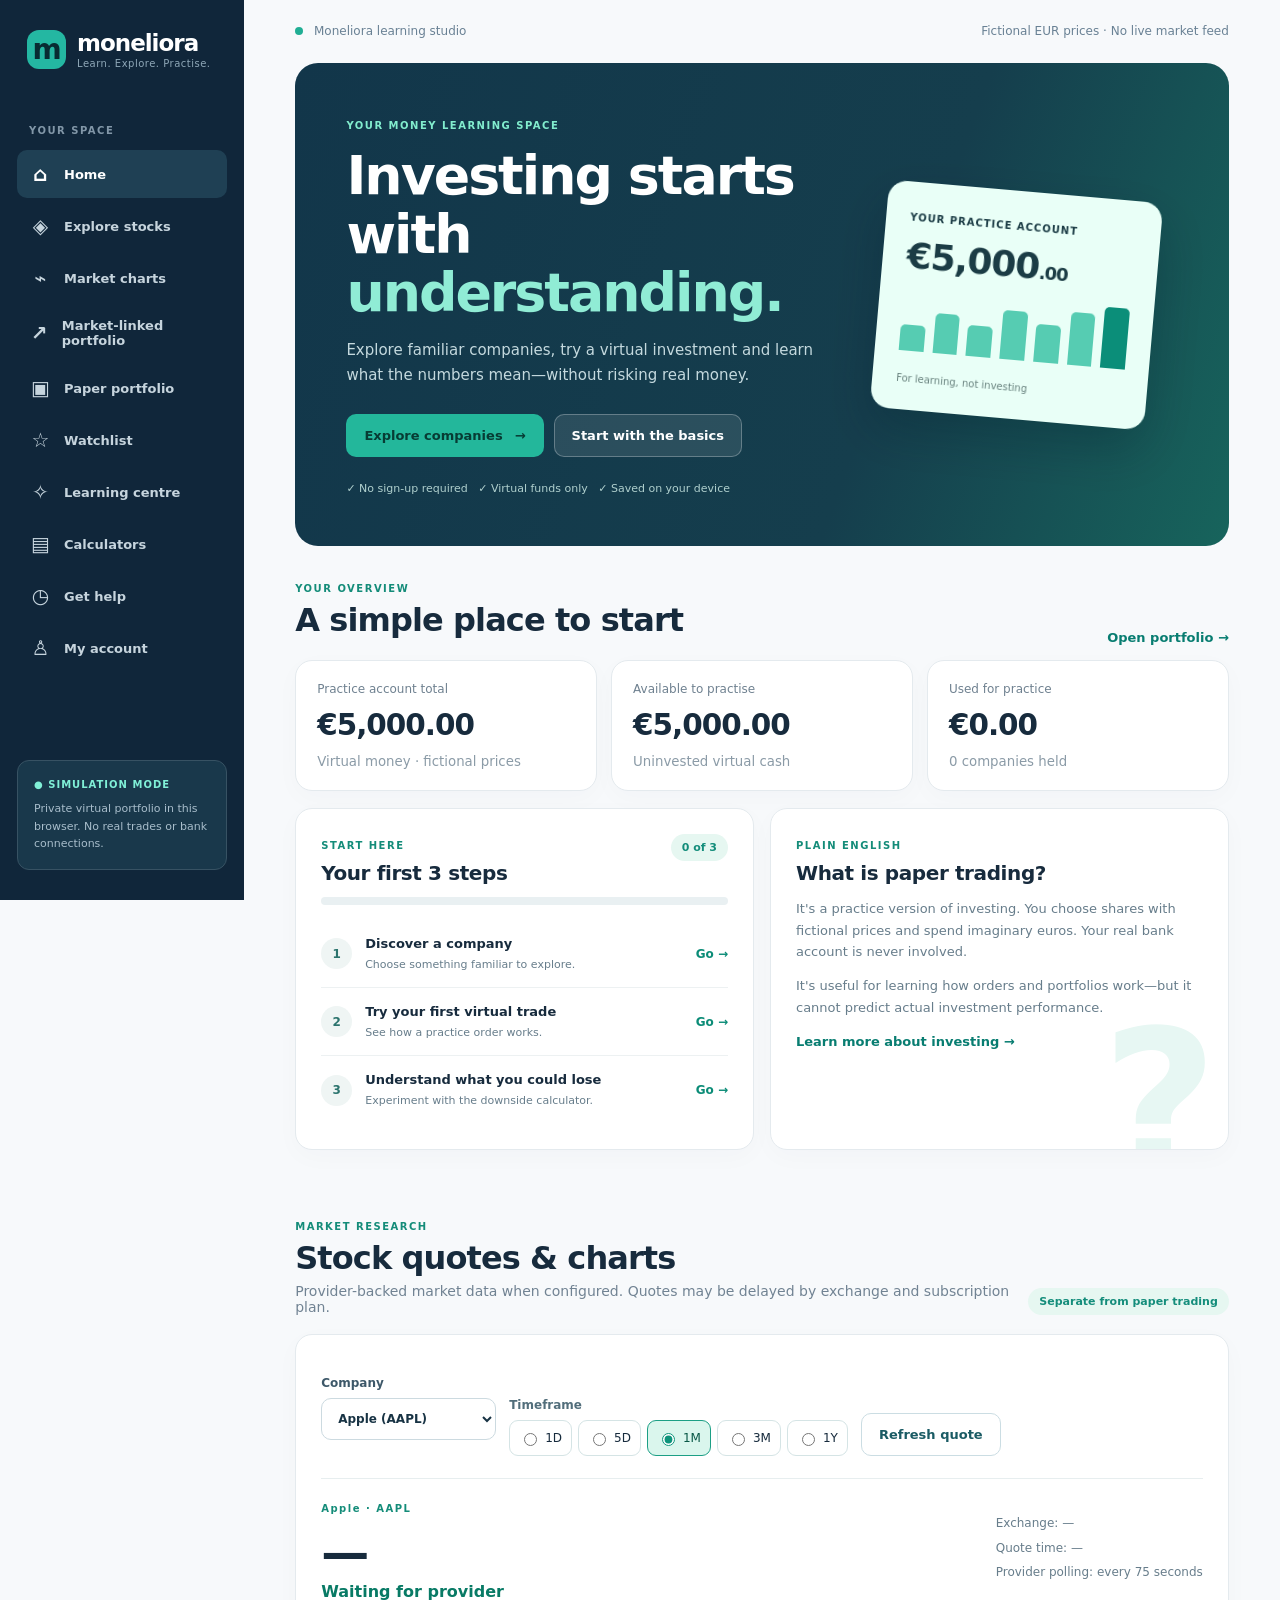
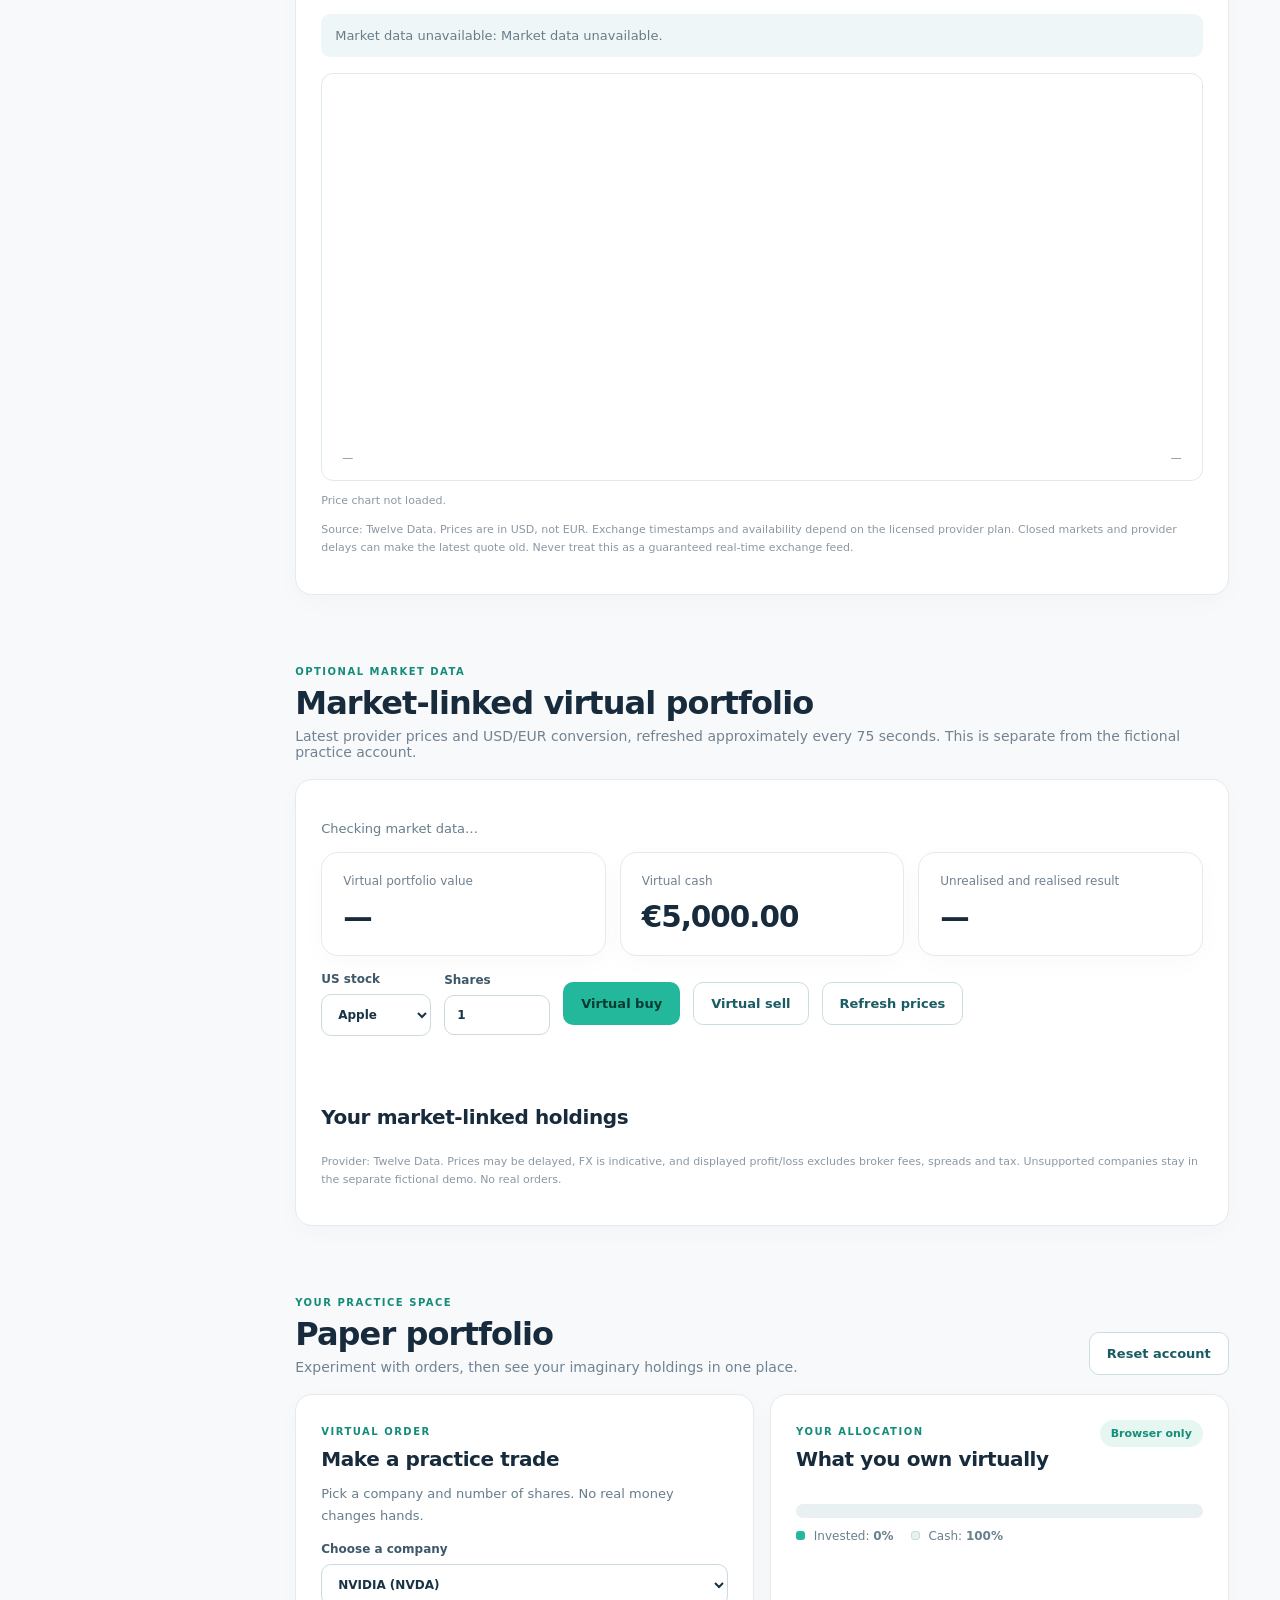
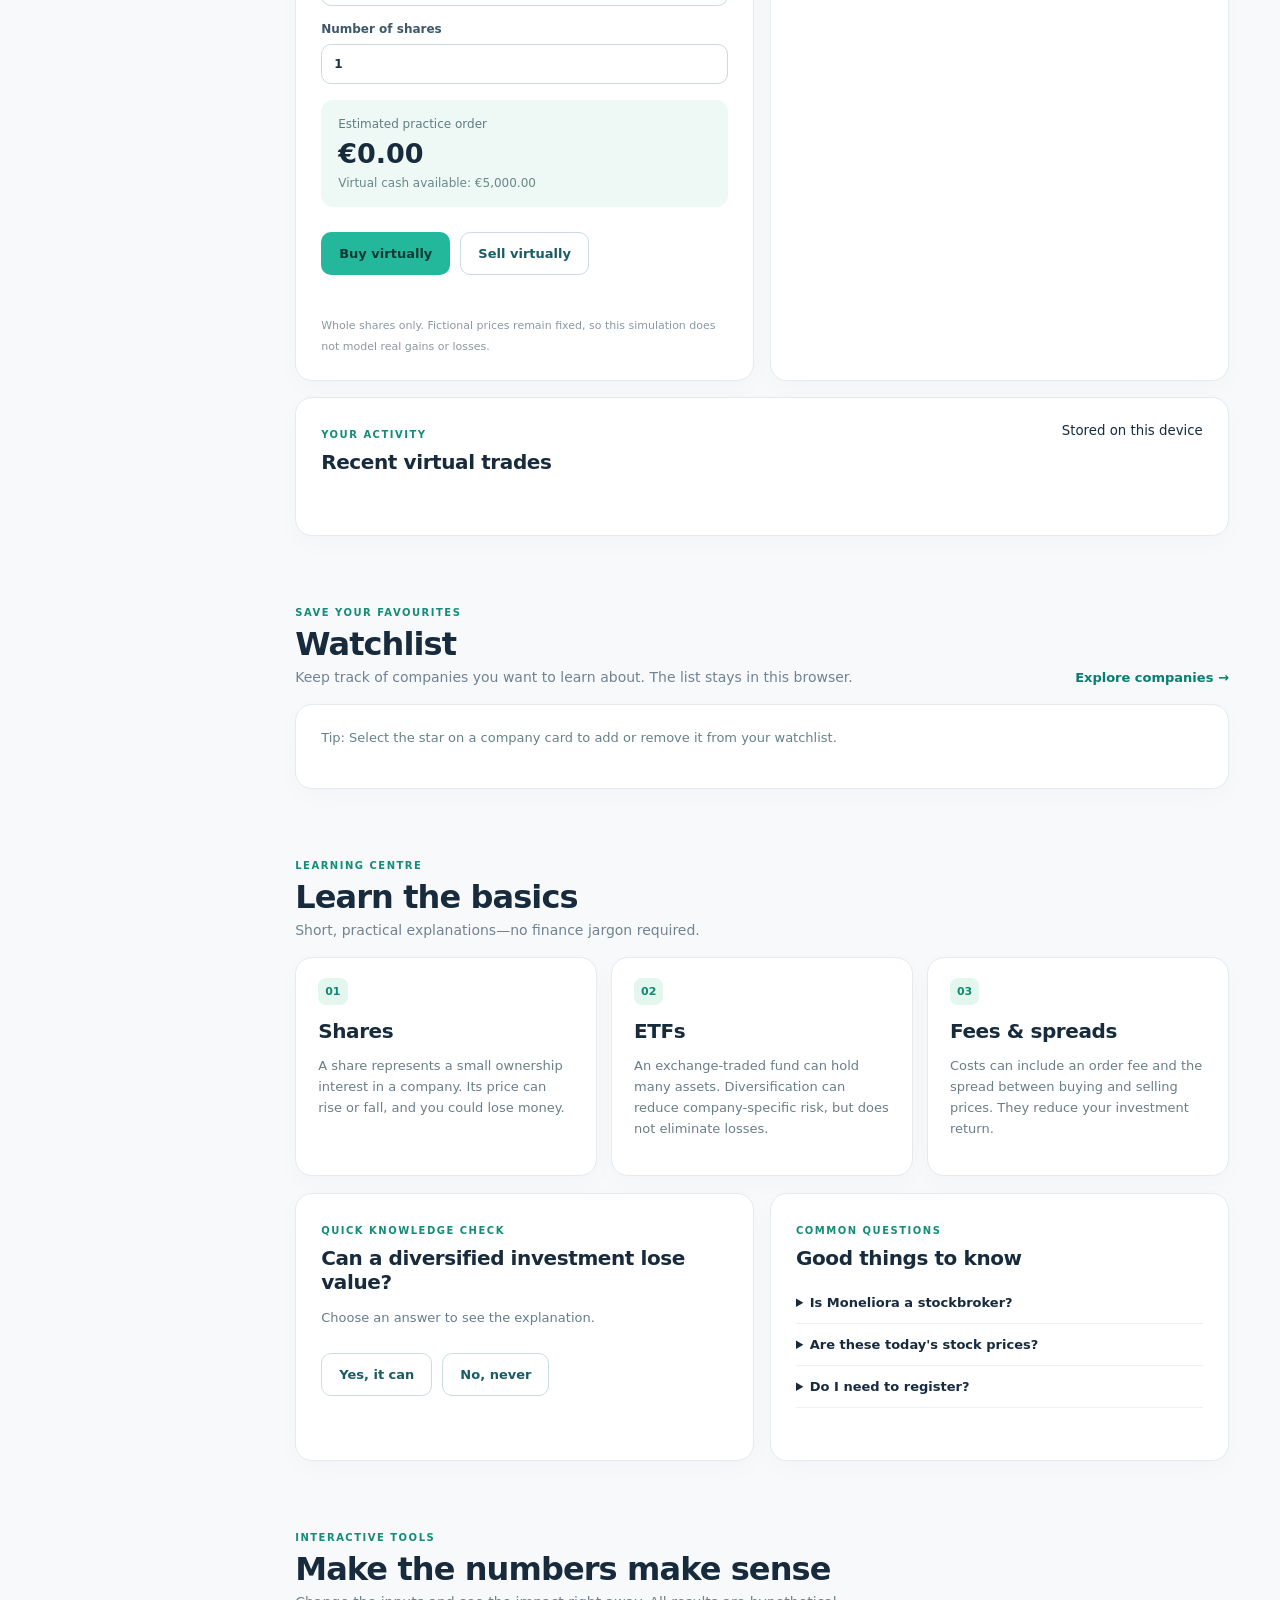
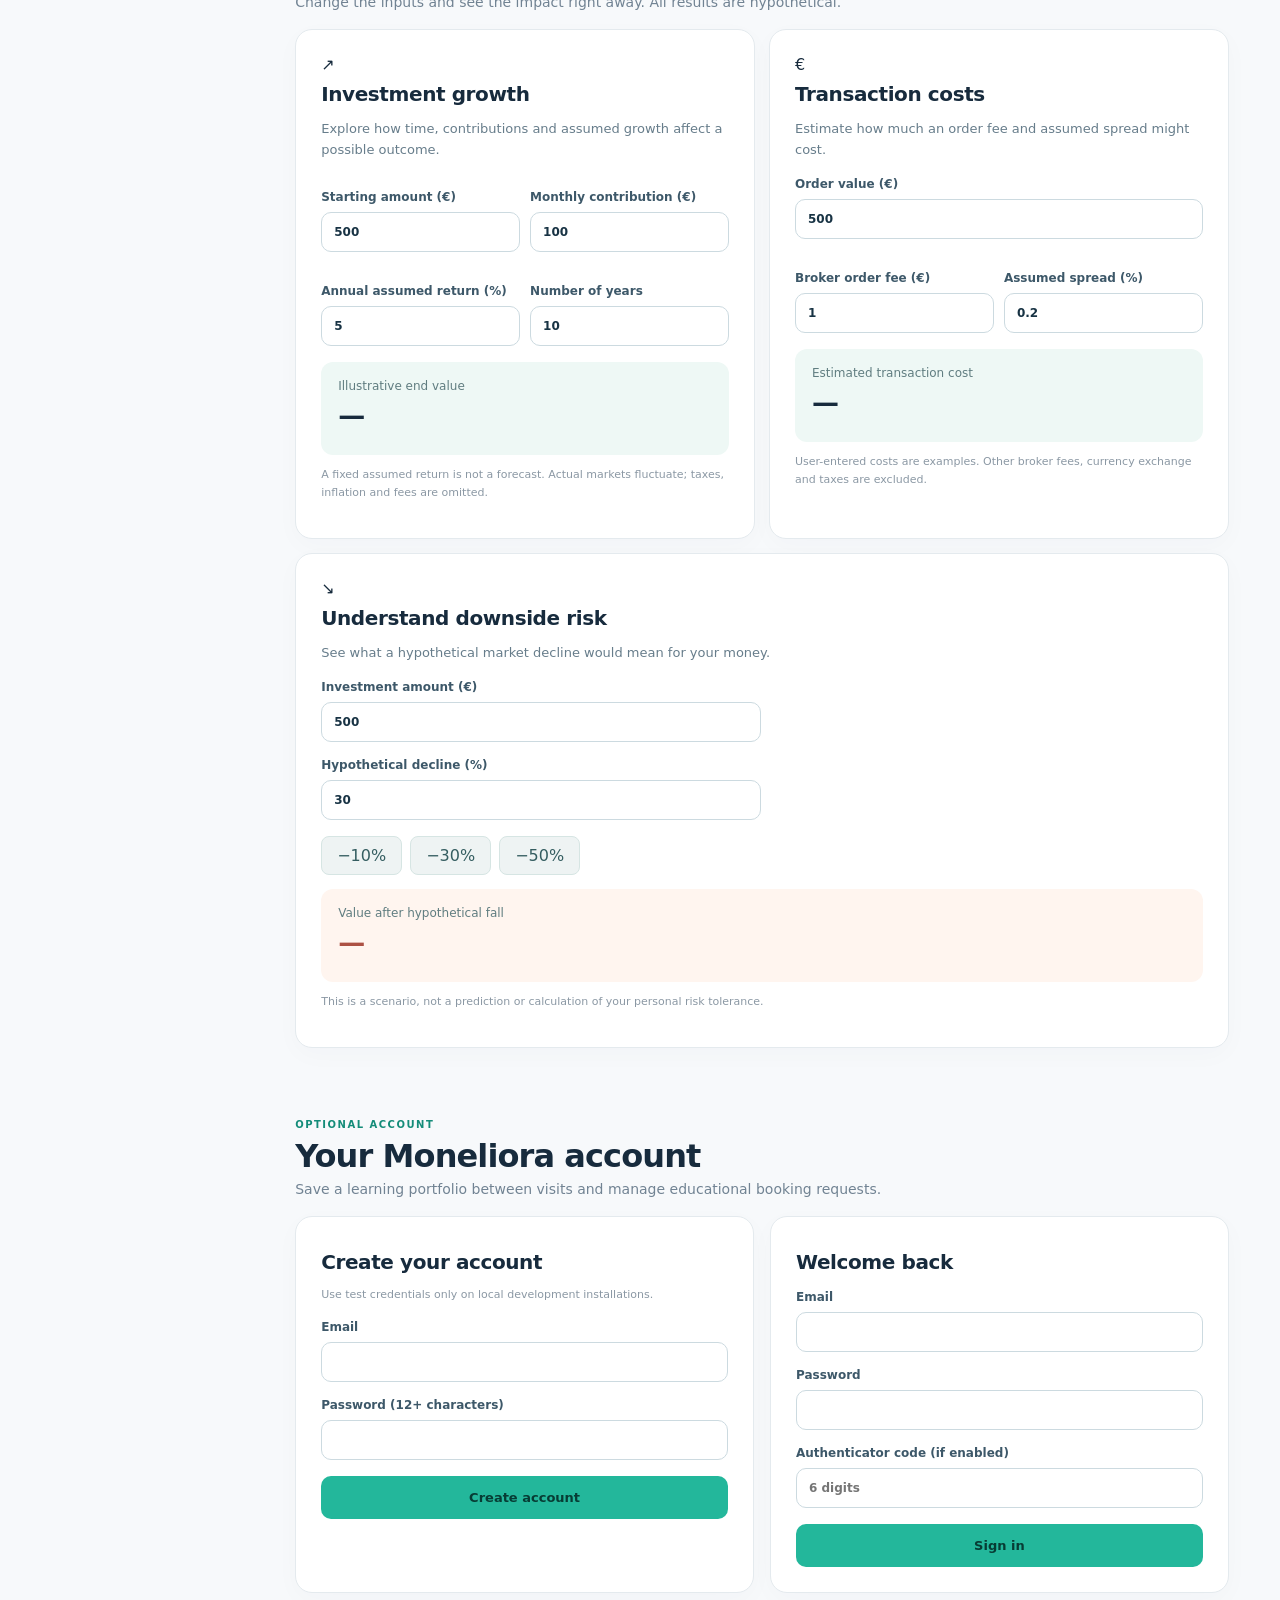
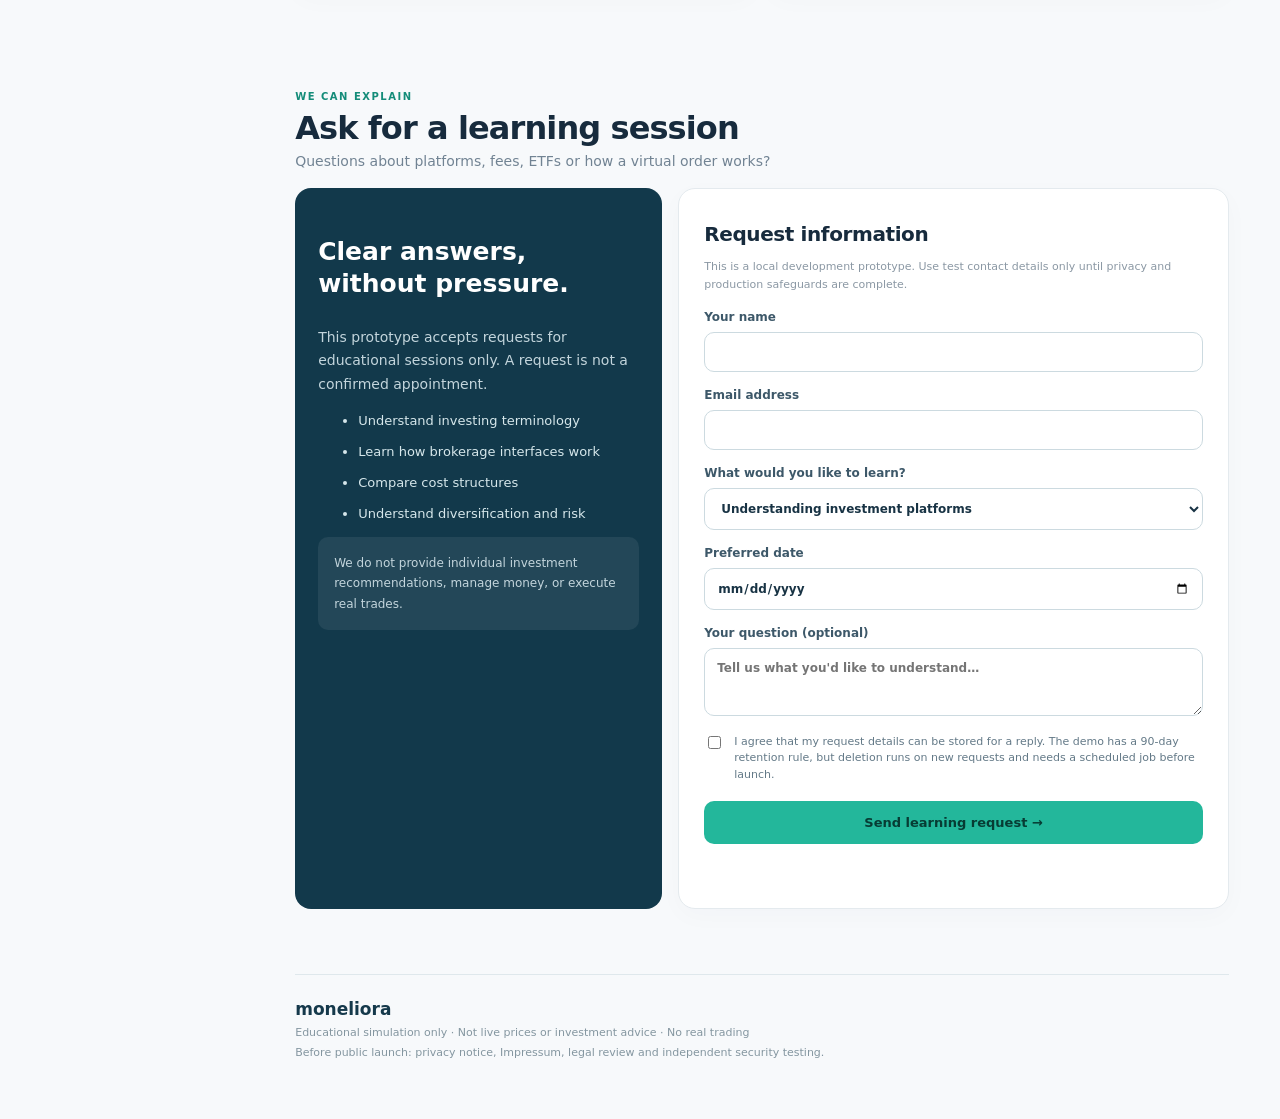
==== commit fa2d61f2: "feat: add market-linked virtual portfolio and refreshed quote cards" ====
--- a/static/index.html
+++ b/static/index.html
@@ -8,6 +8,7 @@
   <title>Moneliora — Learn investing with confidence</title>
   <link rel="stylesheet" href="/static/styles.css">
   <script src="/static/app.js" defer></script>
+  <script src="/static/live_portfolio.js" defer></script>
   <script src="/static/account.js" defer></script>
   <script src="/static/market.js" defer></script>
   <script src="/static/paypal.js" defer></script>
@@ -22,6 +23,7 @@
         <a href="#home" data-nav="home" aria-current="page"><span aria-hidden="true">⌂</span> Home</a>
         <a href="#markets" data-nav="markets"><span aria-hidden="true">◈</span> Explore stocks</a>
         <a href="#live-market" data-nav="live-market"><span aria-hidden="true">⌁</span> Market charts</a>
+        <a href="#market-linked" data-nav="market-linked"><span aria-hidden="true">↗</span> Market-linked portfolio</a>
         <a href="#portfolio" data-nav="portfolio"><span aria-hidden="true">▣</span> Paper portfolio</a>
         <a href="#watchlist" data-nav="watchlist"><span aria-hidden="true">☆</span> Watchlist</a>
         <a href="#learn" data-nav="learn"><span aria-hidden="true">✧</span> Learning centre</a>
@@ -117,7 +119,25 @@
           <p class="hint">Source: Twelve Data. Prices are in USD, not EUR. Exchange timestamps and availability depend on the licensed provider plan. Closed markets and provider delays can make the latest quote old. Never treat this as a guaranteed real-time exchange feed.</p>
         </div>
       </section>
-      <section id="portfolio" aria-labelledby="portfolioTitle" class="page-section">
+      <section id="market-linked" class="page-section" aria-labelledby="linkedTitle">
+<div class="section-heading"><div><span class="eyebrow">OPTIONAL MARKET DATA</span><h2 id="linkedTitle">Market-linked virtual portfolio</h2>
+<p>Latest provider prices and USD/EUR conversion, refreshed approximately every 75 seconds. This is separate from the fictional practice account.</p></div></div>
+<div class="card">
+<p id="linkedStatus" role="status" aria-live="polite">Checking market data…</p>
+<div class="stats"><article class="stat-card"><span class="stat-label">Virtual portfolio value</span><strong id="linkedValue">—</strong></article>
+<article class="stat-card"><span class="stat-label">Virtual cash</span><strong id="linkedCash">€5,000.00</strong></article>
+<article class="stat-card"><span class="stat-label">Unrealised and realised result</span><strong id="linkedPL">—</strong></article></div>
+<div class="filterbar"><label class="field">US stock<select id="linkedSymbol"><option value="AAPL">Apple</option><option value="MSFT">Microsoft</option><option value="NVDA">NVIDIA</option><option value="TSLA">Tesla</option></select></label>
+<label class="field">Shares<input id="linkedQty" type="number" min="1" max="10000" step="1" value="1"></label>
+<button type="button" id="linkedBuy" class="button button-primary">Virtual buy</button><button type="button" id="linkedSell" class="button button-outline">Virtual sell</button>
+<button type="button" id="linkedRefresh" class="button button-outline">Refresh prices</button></div>
+<p id="linkedOrder" role="status" class="form-feedback"></p>
+<div id="linkedQuotes" class="watch-grid"></div>
+<h3>Your market-linked holdings</h3><div id="linkedHoldings" class="holdings"></div>
+<p id="linkedAsOf" class="hint"></p>
+<p class="hint">Provider: Twelve Data. Prices may be delayed, FX is indicative, and displayed profit/loss excludes broker fees, spreads and tax. Unsupported companies stay in the separate fictional demo. No real orders.</p>
+</div></section>
+<section id="portfolio" aria-labelledby="portfolioTitle" class="page-section">
         <div class="section-heading"><div><span class="eyebrow">YOUR PRACTICE SPACE</span><h2 id="portfolioTitle">Paper portfolio</h2><p>Experiment with orders, then see your imaginary holdings in one place.</p></div><button class="button button-outline" id="resetPortfolio">Reset account</button></div>
         <div class="two-col portfolio-grid">
           <article class="card">
--- a/static/styles.css
+++ b/static/styles.css
@@ -15,3 +15,10 @@
 .chart-shell svg{width:100%;height:auto;display:block;min-height:150px}
 .chart-footer{display:flex;justify-content:space-between;gap:12px;font-size:11px;color:#738892;padding:5px 9px}
 @media(max-width:760px){.live-market-panel .filterbar{display:grid;grid-template-columns:1fr}.period-group{justify-content:start}.quote-summary{align-items:start}}
+
+/* Public educational preview: intentionally hide personal-data and billing UI. */
+.preview-banner{position:sticky;top:0;z-index:20;background:#fef3d0;color:#674300;font-size:13px;font-weight:700;text-align:center;padding:13px 18px;border-bottom:1px solid #e9c66f}
+.public-preview #account,.public-preview #consult,.public-preview #live-market,
+.public-preview a[data-nav="account"],.public-preview a[data-nav="consult"],
+.public-preview a[data-nav="live-market"]{display:none!important}
+.public-preview .topline-right{display:none}
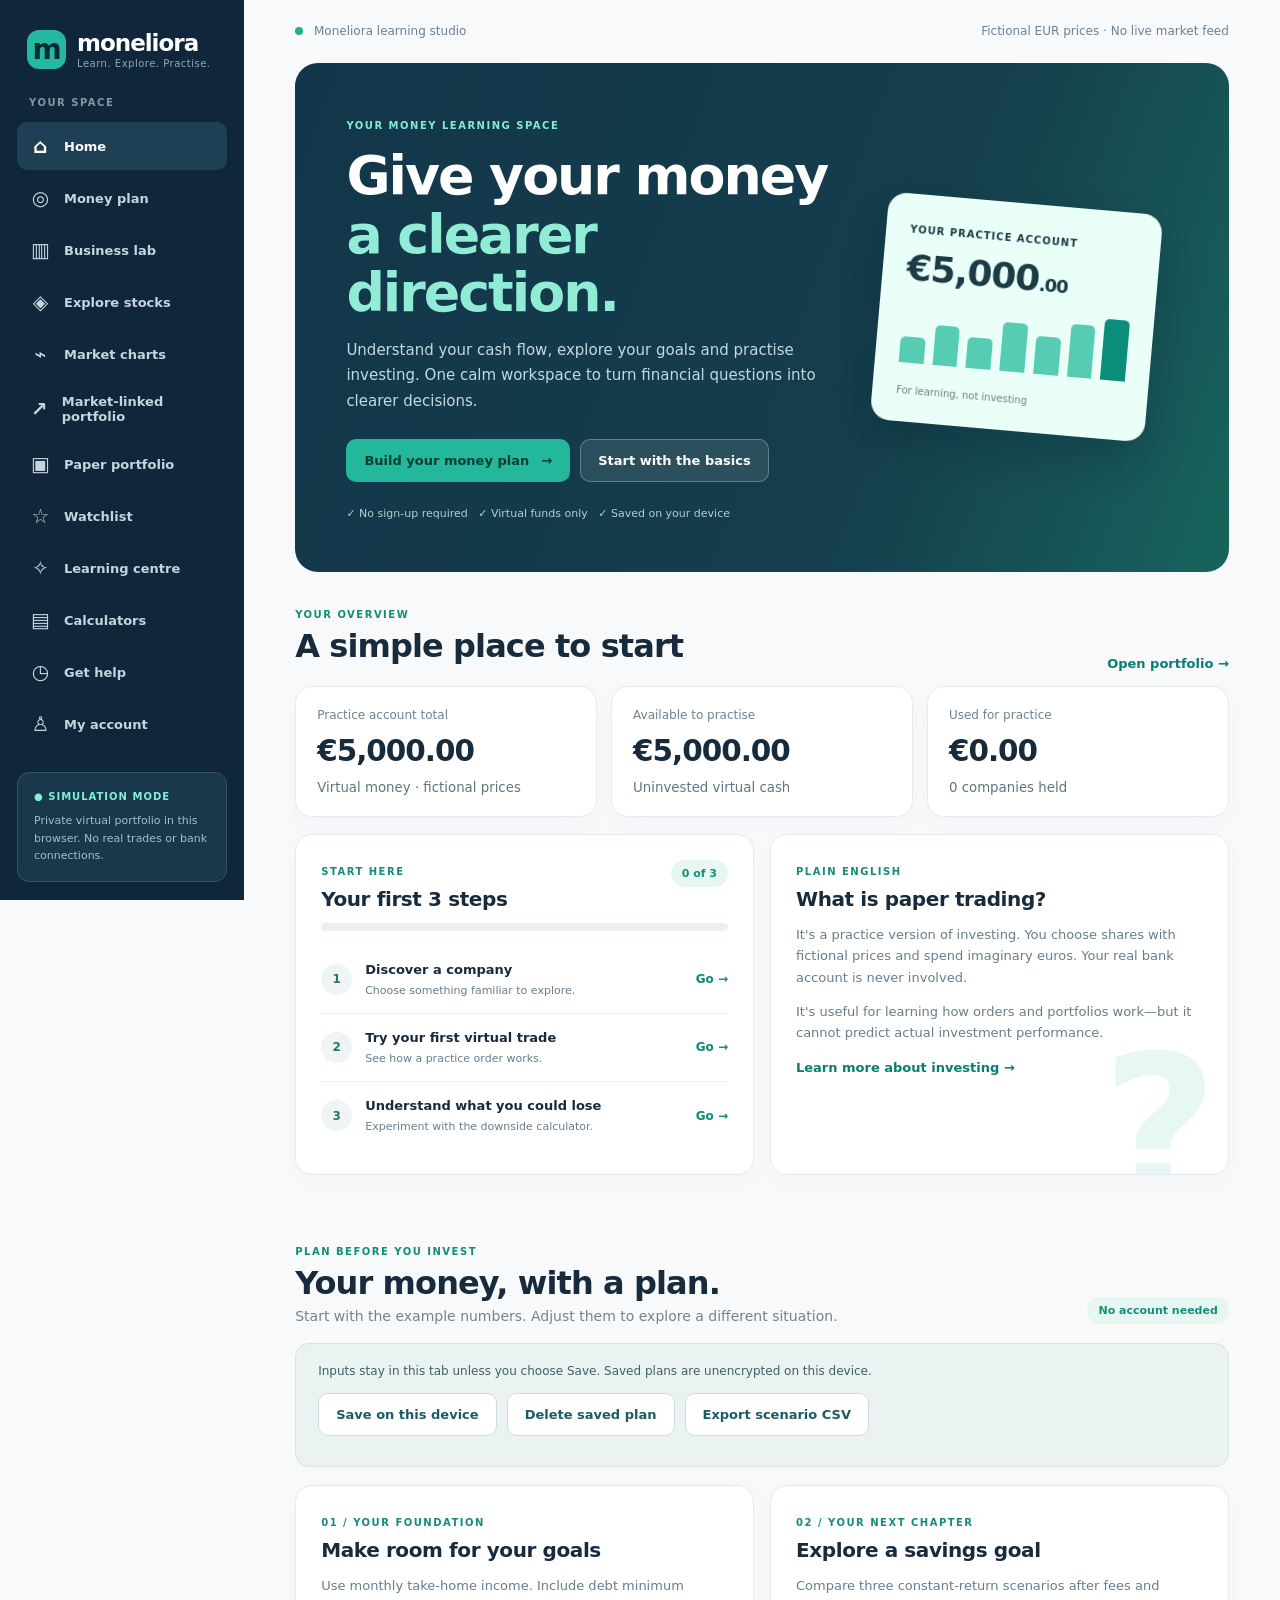
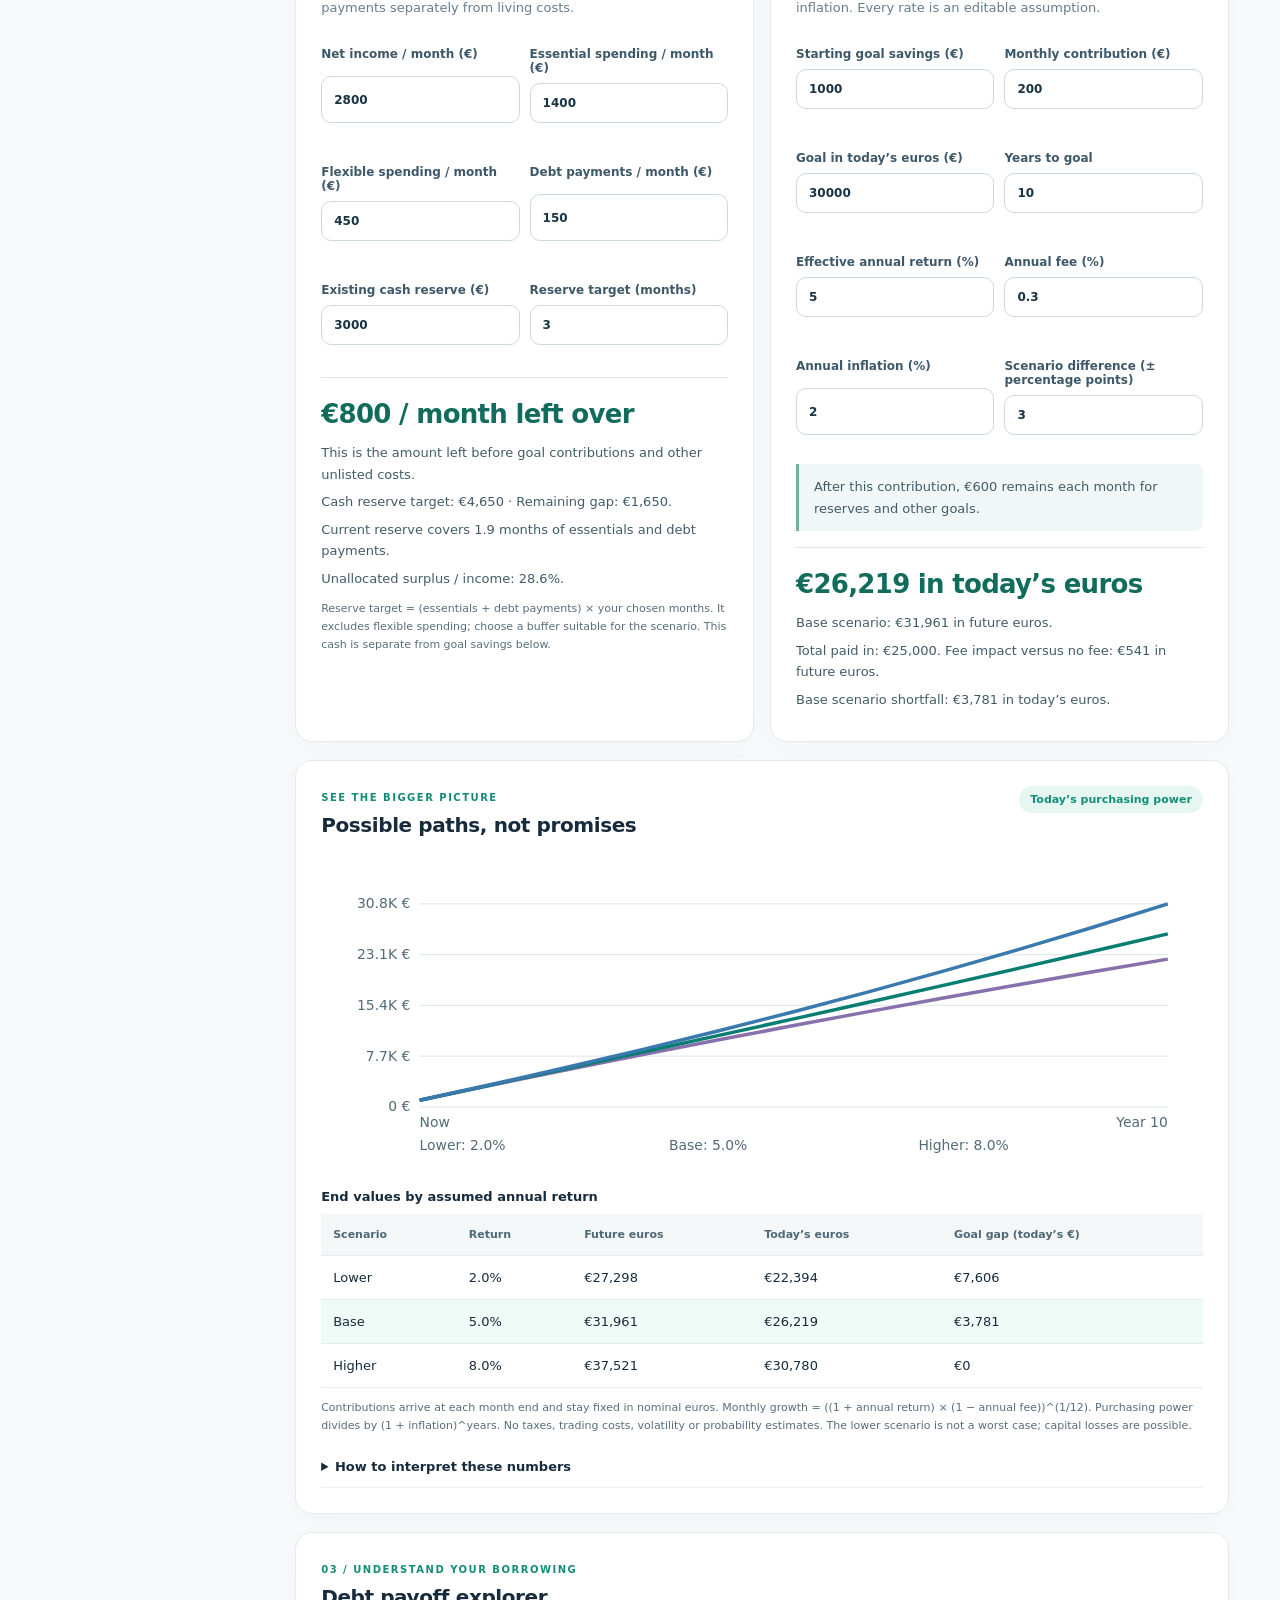
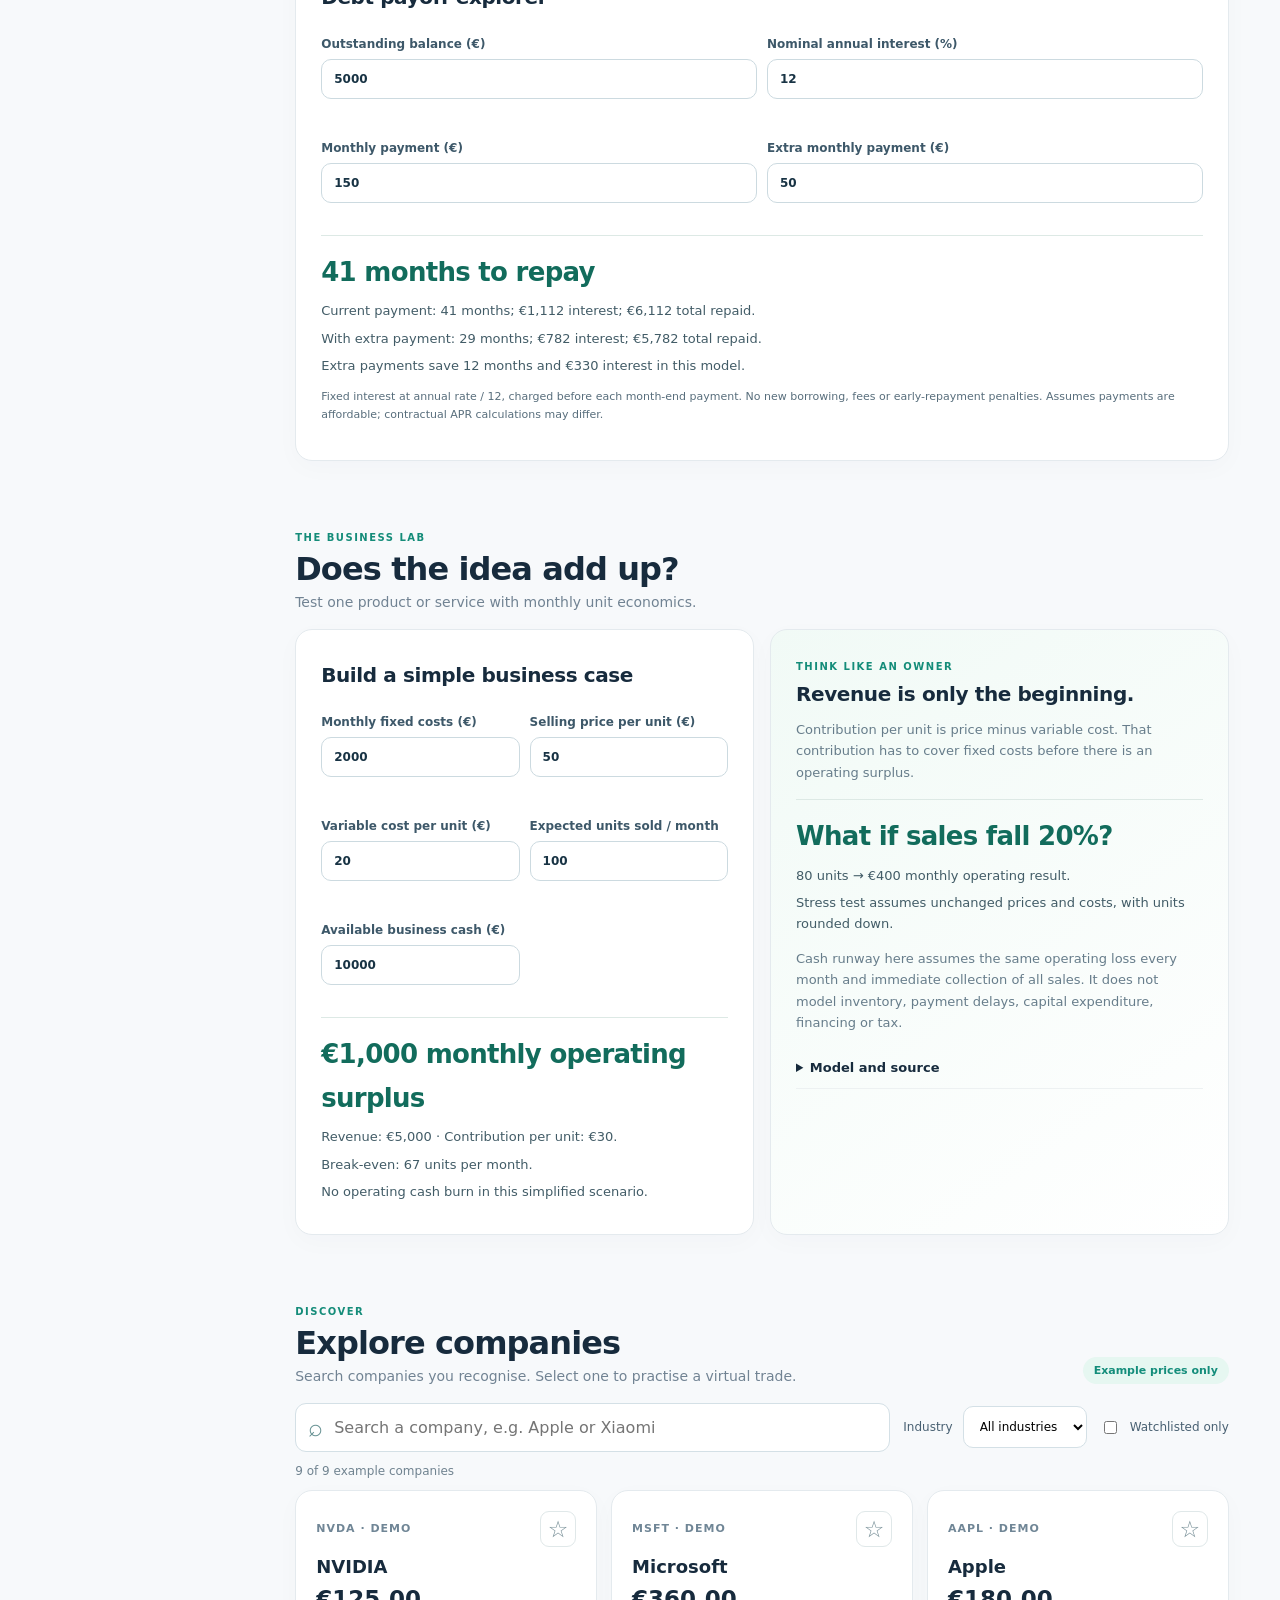
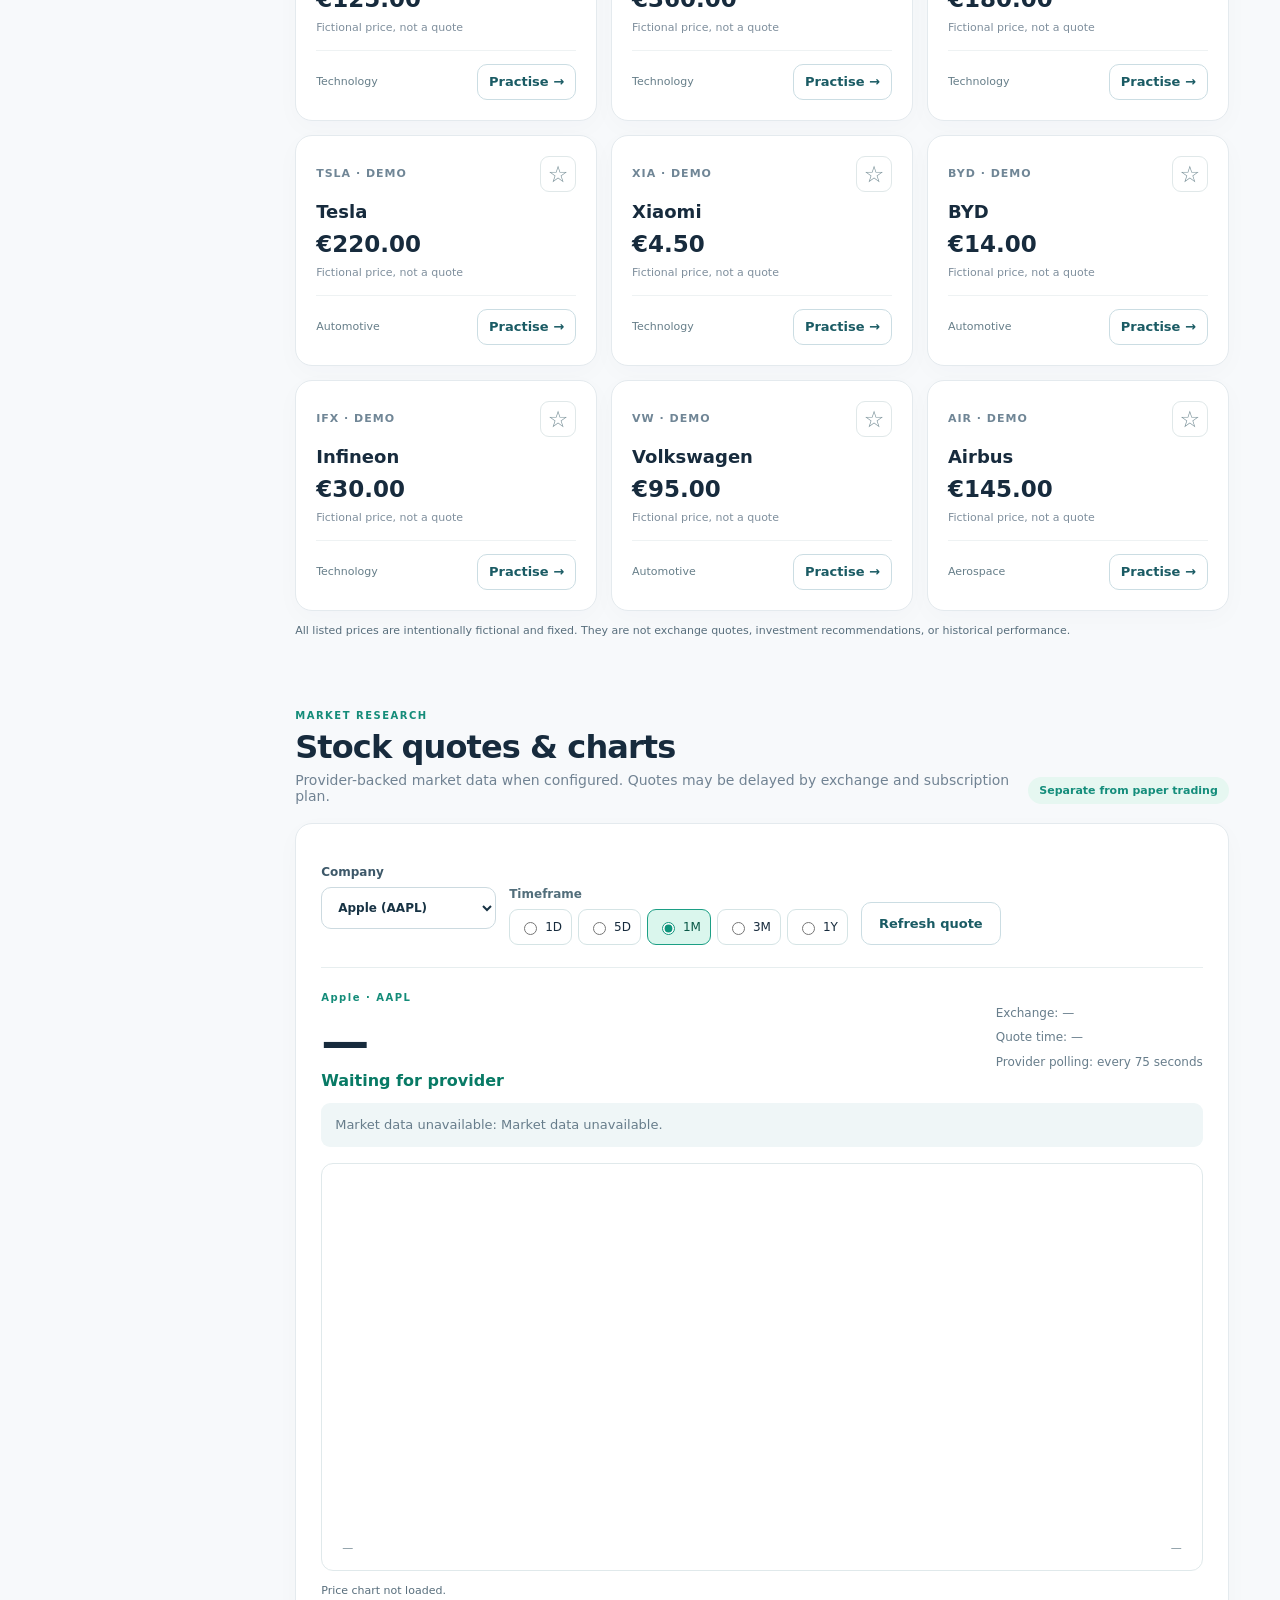
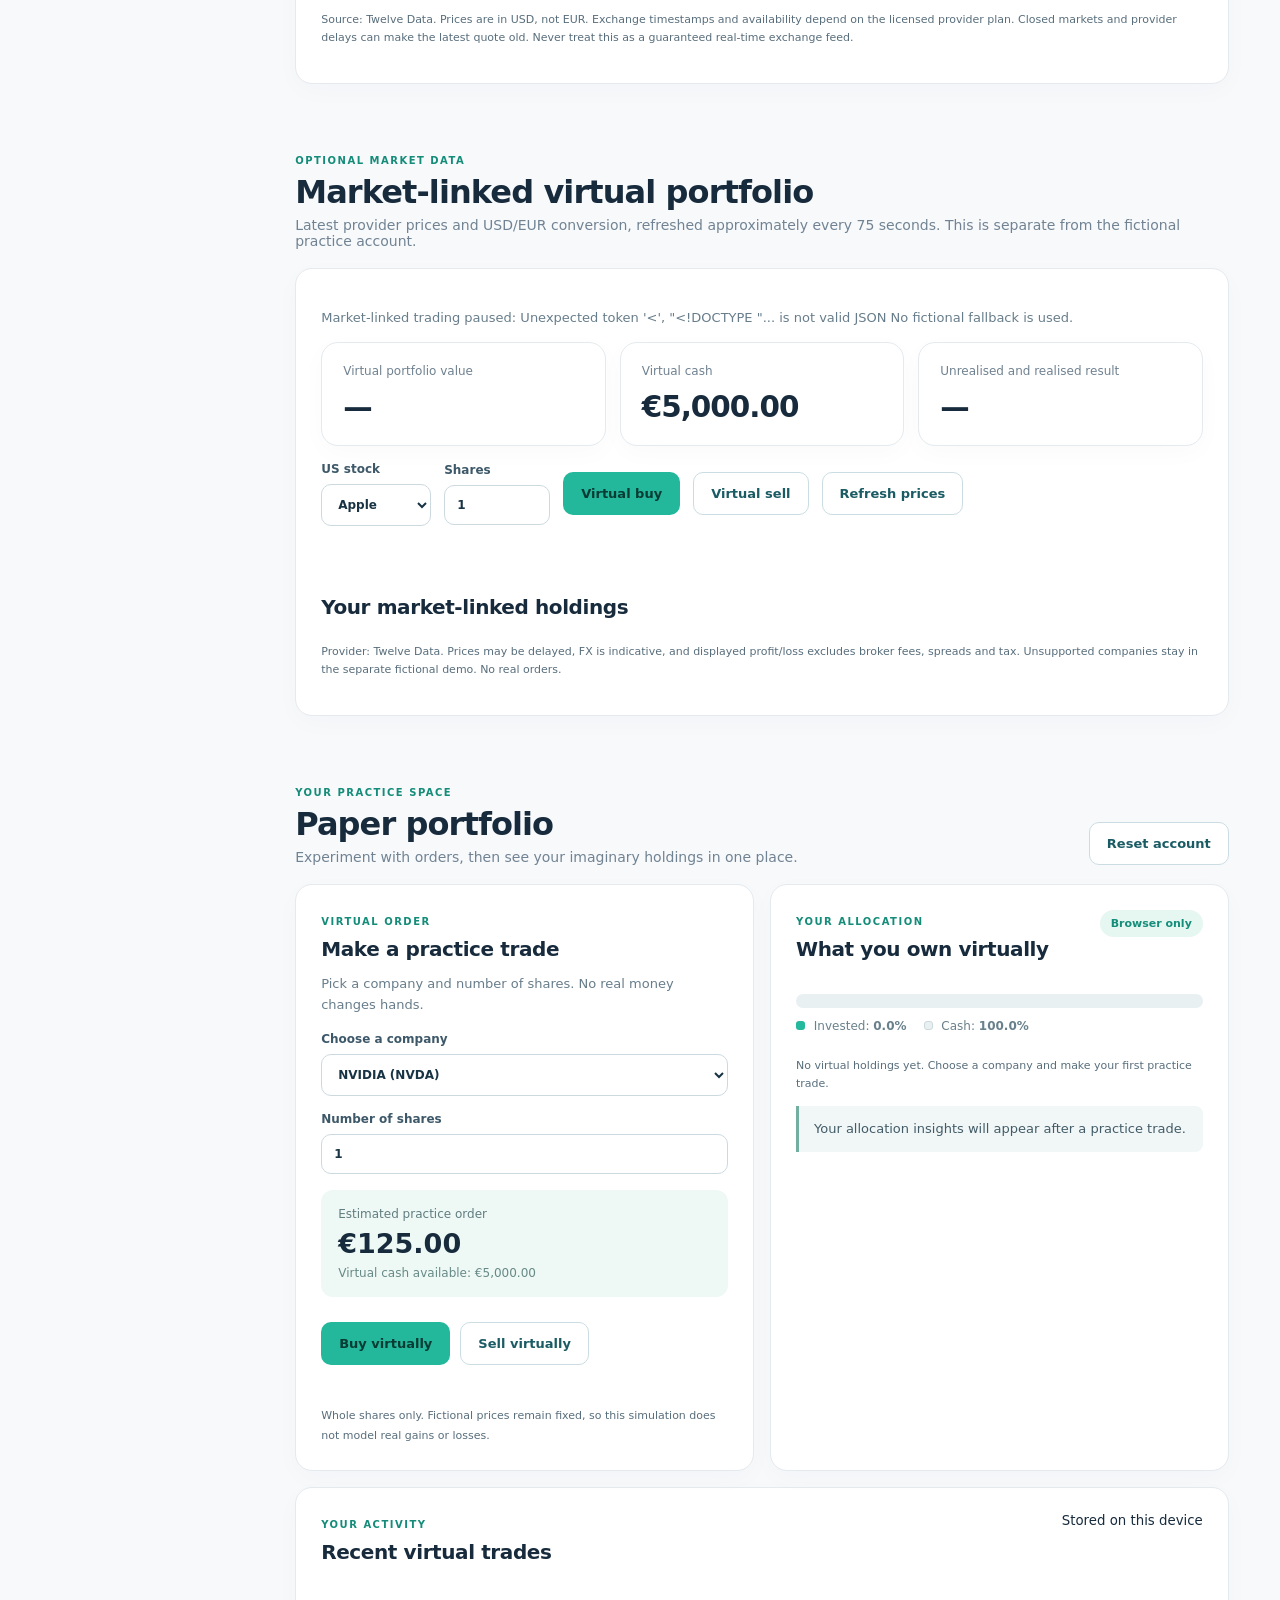
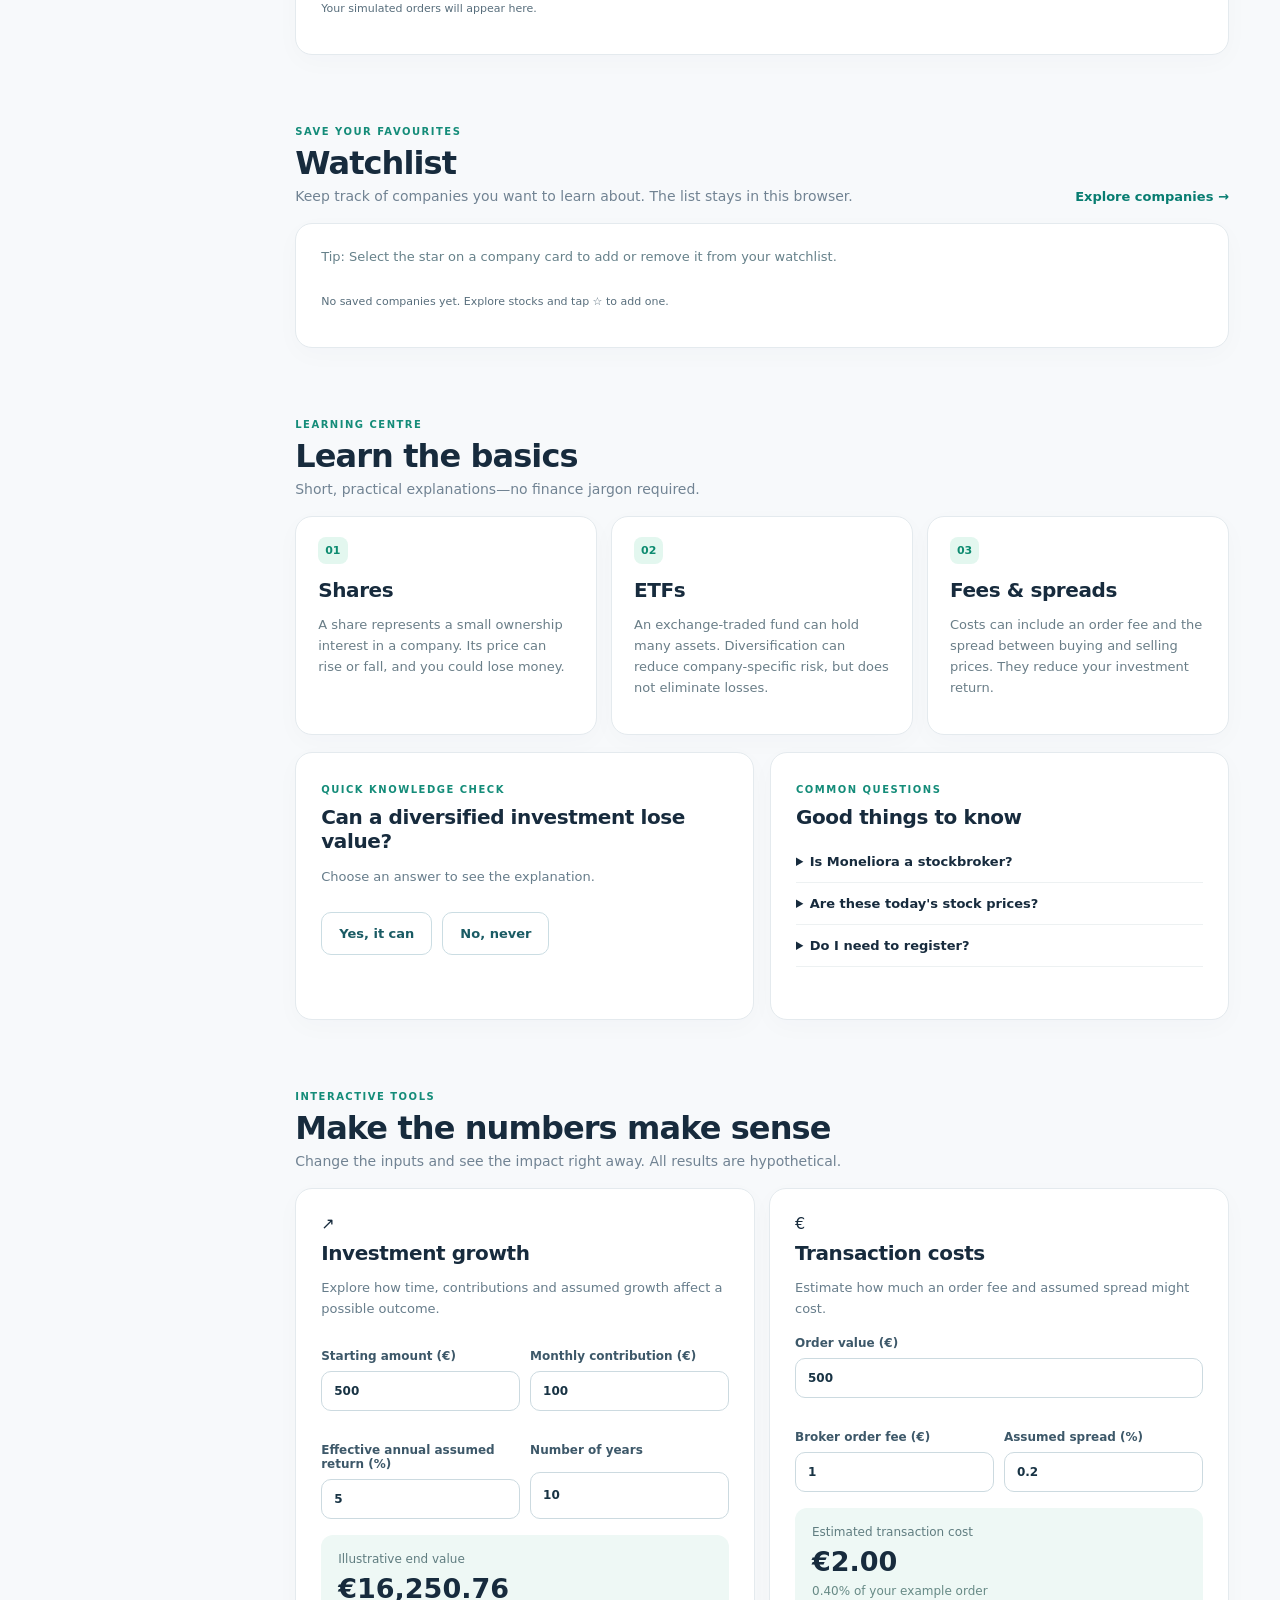
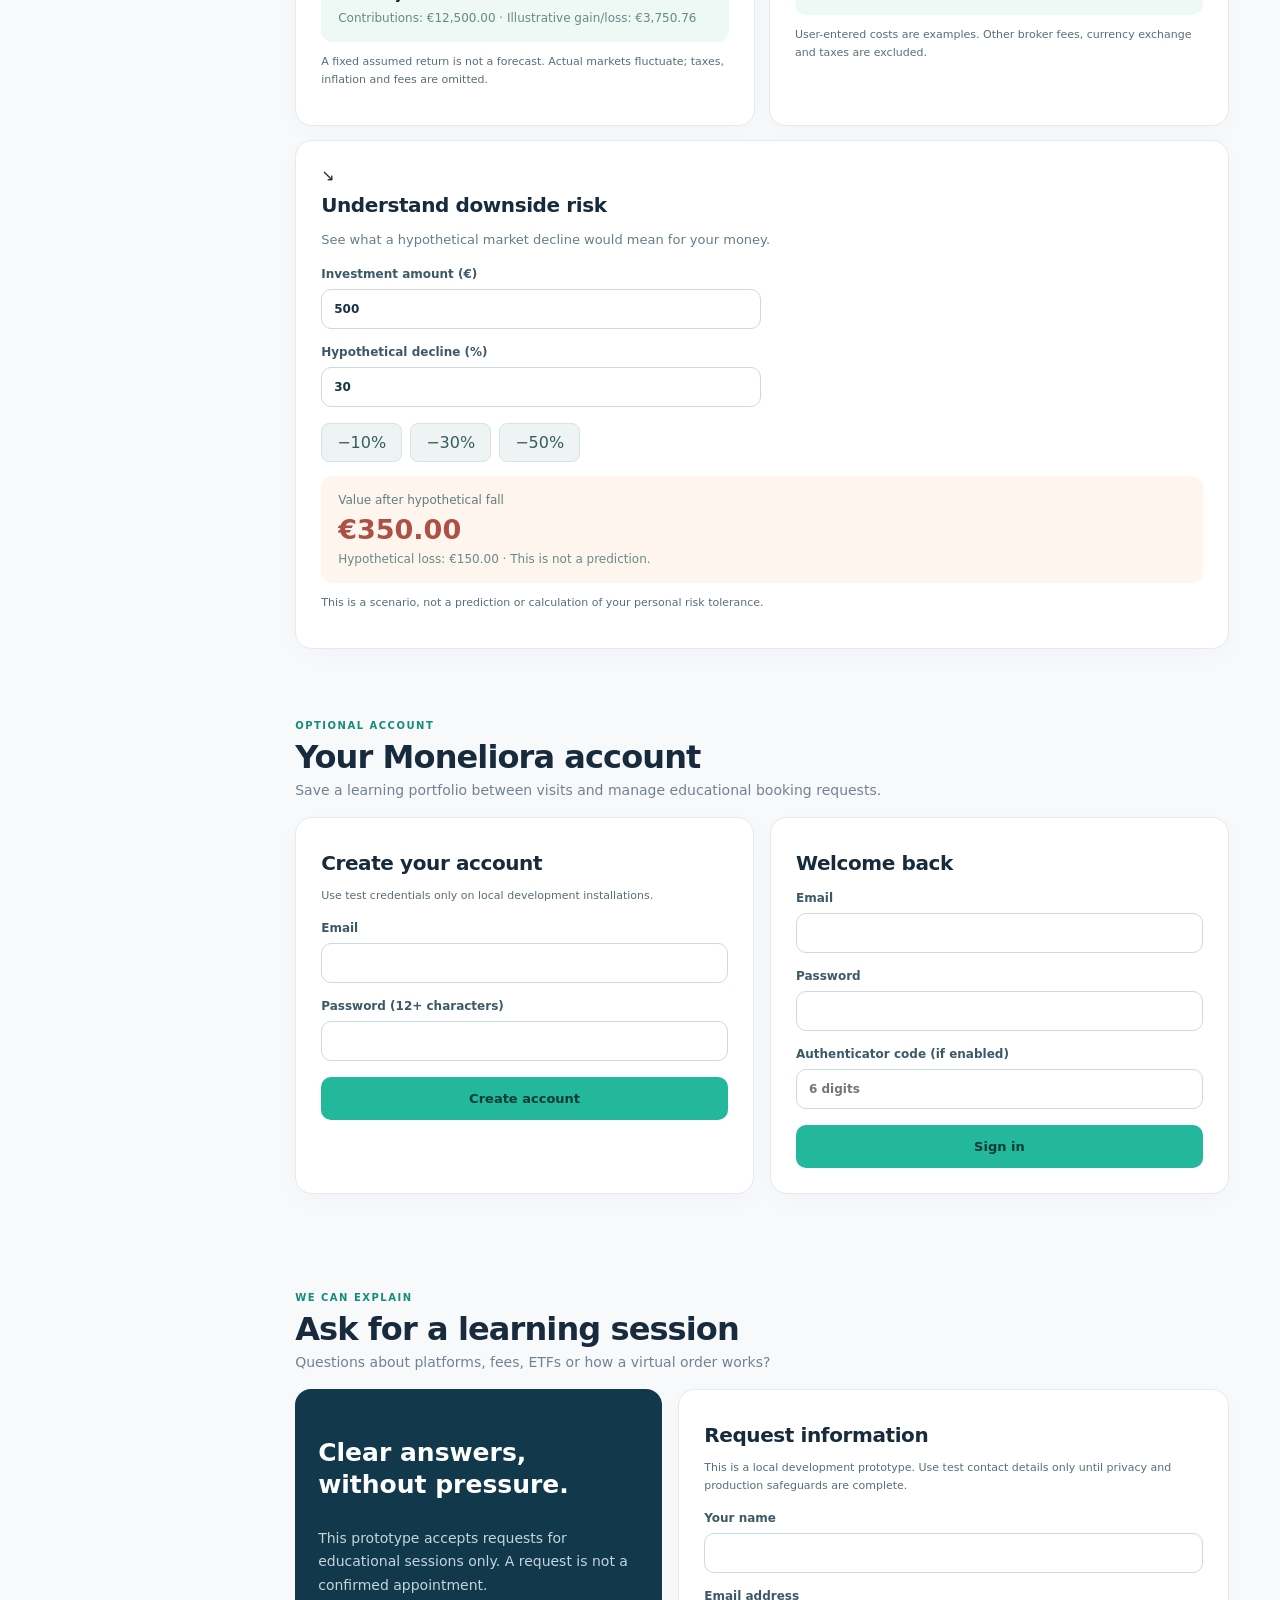
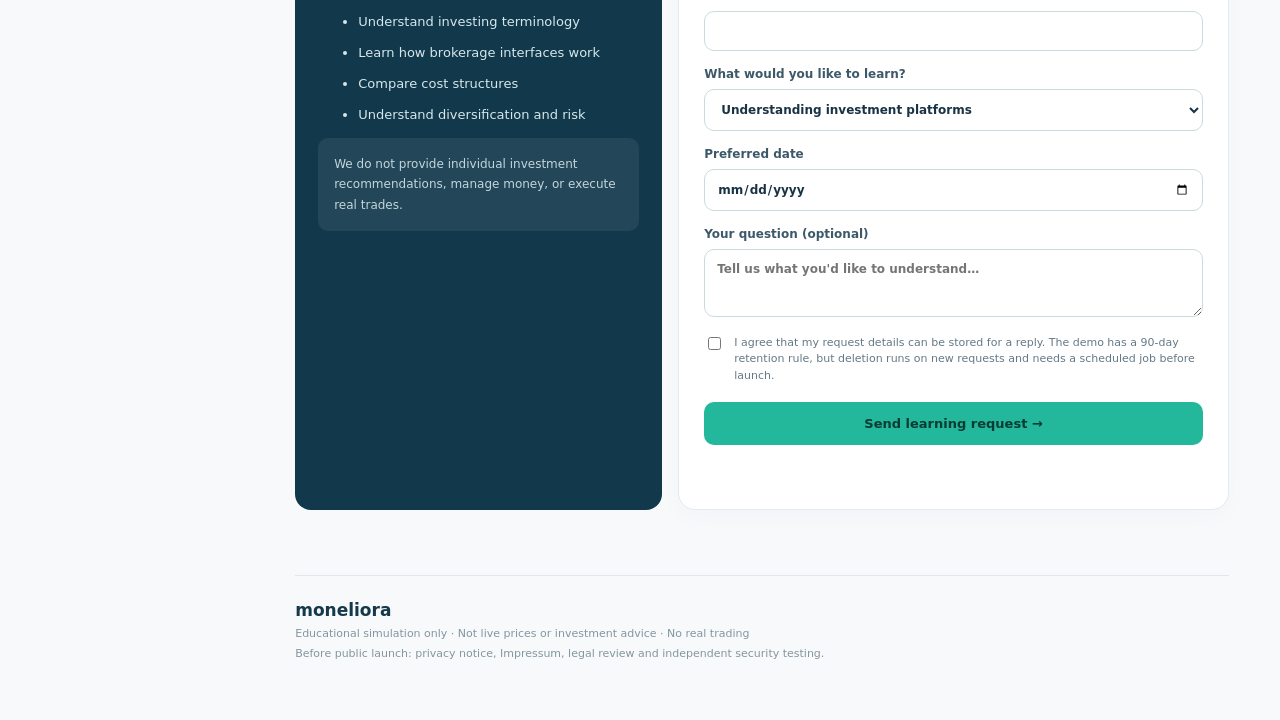
==== commit 20d383b9: "Add financial planning workspace and business scenario tools" ====
--- a/static/index.html
+++ b/static/index.html
@@ -7,7 +7,9 @@
   <meta name="description" content="Moneliora: a friendly place to learn about markets, compare costs and practise investing with fictional prices and virtual funds.">
   <title>Moneliora — Learn investing with confidence</title>
   <link rel="stylesheet" href="/static/styles.css">
+  <script src="/static/finance.js" defer></script>
   <script src="/static/app.js" defer></script>
+  <script src="/static/planner.js" defer></script>
   <script src="/static/live_portfolio.js" defer></script>
   <script src="/static/account.js" defer></script>
   <script src="/static/market.js" defer></script>
@@ -21,6 +23,8 @@
       <p class="nav-caption">YOUR SPACE</p>
       <nav class="nav" aria-label="Primary">
         <a href="#home" data-nav="home" aria-current="page"><span aria-hidden="true">⌂</span> Home</a>
+        <a href="#plan" data-nav="plan"><span aria-hidden="true">◎</span> Money plan</a>
+        <a href="#business" data-nav="business"><span aria-hidden="true">▥</span> Business lab</a>
         <a href="#markets" data-nav="markets"><span aria-hidden="true">◈</span> Explore stocks</a>
         <a href="#live-market" data-nav="live-market"><span aria-hidden="true">⌁</span> Market charts</a>
         <a href="#market-linked" data-nav="market-linked"><span aria-hidden="true">↗</span> Market-linked portfolio</a>
@@ -44,9 +48,9 @@
         <div class="hero">
           <div class="hero-content">
             <span class="eyebrow hero-eyebrow">YOUR MONEY LEARNING SPACE</span>
-            <h1 id="homeTitle">Investing starts with <em>understanding.</em></h1>
-            <p>Explore familiar companies, try a virtual investment and learn what the numbers mean—without risking real money.</p>
-            <div class="hero-actions"><a class="button button-primary" href="#markets">Explore companies <span aria-hidden="true">→</span></a><a class="button button-light" href="#learn">Start with the basics</a></div>
+            <h1 id="homeTitle">Give your money<br><em>a clearer direction.</em></h1>
+            <p>Understand your cash flow, explore your goals and practise investing. One calm workspace to turn financial questions into clearer decisions.</p>
+            <div class="hero-actions"><a class="button button-primary" href="#plan">Build your money plan <span aria-hidden="true">→</span></a><a class="button button-light" href="#learn">Start with the basics</a></div>
             <div class="hero-foot">✓ No sign-up required &nbsp; ✓ Virtual funds only &nbsp; ✓ Saved on your device</div>
           </div>
           <div class="hero-illustration" aria-hidden="true">
@@ -80,6 +84,172 @@
         </div>
       </section>
 
+<section id="plan" class="page-section" aria-labelledby="planTitle">
+<div class="section-heading">
+<div>
+<span class="eyebrow">PLAN BEFORE YOU INVEST</span>
+<h2 id="planTitle">Your money, with a plan.</h2>
+<p>Start with the example numbers. Adjust them to explore a different situation.</p>
+</div>
+<span class="subtle-tag">No account needed</span>
+</div>
+<div class="planner-toolbar">
+<p>Inputs stay in this tab unless you choose Save. Saved plans are unencrypted on this device.</p>
+<div class="button-row">
+<button id="savePlan" class="button button-outline">Save on this device</button>
+<button id="forgetPlan" class="button button-outline">Delete saved plan</button>
+<button id="exportPlan" class="button button-outline">Export scenario CSV</button>
+</div>
+<p id="planStorage" role="status">
+</p>
+</div>
+<div class="two-col">
+<form id="budgetForm" class="card" novalidate>
+<span class="eyebrow">01 / YOUR FOUNDATION</span>
+<h3>Make room for your goals</h3>
+<p>Use monthly take-home income. Include debt minimum payments separately from living costs.</p>
+<div class="field-pair">
+<label class="field">Net income / month (€)<input id="planIncome" name="planIncome" type="number" min="0" max="10000000" step="0.01" value="2800" required>
+</label>
+<label class="field">Essential spending / month (€)<input id="planEssential" name="planEssential" type="number" min="0" max="10000000" step="0.01" value="1400" required>
+</label>
+<label class="field">Flexible spending / month (€)<input id="planFlexible" name="planFlexible" type="number" min="0" max="10000000" step="0.01" value="450" required>
+</label>
+<label class="field">Debt payments / month (€)<input id="planDebt" name="planDebt" type="number" min="0" max="10000000" step="0.01" value="150" required>
+</label>
+<label class="field">Existing cash reserve (€)<input id="planReserve" name="planReserve" type="number" min="0" max="10000000" step="0.01" value="3000" required>
+</label>
+<label class="field">Reserve target (months)<input id="planMonths" name="planMonths" type="number" min="1" max="24" step="1" value="3" required>
+</label>
+</div>
+<div id="budgetResult" class="planner-result" role="status">
+</div>
+<p class="hint">Reserve target = (essentials + debt payments) × your chosen months. It excludes flexible spending; choose a buffer suitable for the scenario. This cash is separate from goal savings below.</p>
+</form>
+<form id="goalForm" class="card" novalidate>
+<span class="eyebrow">02 / YOUR NEXT CHAPTER</span>
+<h3>Explore a savings goal</h3>
+<p>Compare three constant-return scenarios after fees and inflation. Every rate is an editable assumption.</p>
+<div class="field-pair">
+<label class="field">Starting goal savings (€)<input id="goalInitial" name="goalInitial" type="number" min="0" max="10000000" step="0.01" value="1000" required>
+</label>
+<label class="field">Monthly contribution (€)<input id="goalMonthly" name="goalMonthly" type="number" min="0" max="100000" step="0.01" value="200" required>
+</label>
+<label class="field">Goal in today’s euros (€)<input id="goalTarget" name="goalTarget" type="number" min="0" max="10000000" step="0.01" value="30000" required>
+</label>
+<label class="field">Years to goal<input id="goalYears" name="goalYears" type="number" min="1" max="60" step="1" value="10" required>
+</label>
+<label class="field">Effective annual return (%)<input id="goalRate" name="goalRate" type="number" min="-99" max="50" step="0.1" value="5" required>
+</label>
+<label class="field">Annual fee (%)<input id="goalFee" name="goalFee" type="number" min="0" max="10" step="0.1" value="0.3" required>
+</label>
+<label class="field">Annual inflation (%)<input id="goalInflation" name="goalInflation" type="number" min="0" max="30" step="0.1" value="2" required>
+</label>
+<label class="field">Scenario difference (± percentage points)<input id="goalVariation" name="goalVariation" type="number" min="0" max="20" step="0.1" value="3" required>
+</label>
+</div>
+<p id="goalBudgetNote" class="insight-note">
+</p>
+<div id="goalResult" class="planner-result" role="status">
+</div>
+</form>
+</div>
+<article class="card scenario-card">
+<div class="card-head">
+<div>
+<span class="eyebrow">SEE THE BIGGER PICTURE</span>
+<h3>Possible paths, not promises</h3>
+</div>
+<span class="subtle-tag">Today’s purchasing power</span>
+</div>
+<svg id="goalChart" viewBox="0 0 760 250" role="img" aria-labelledby="goalChartTitle goalChartDesc">
+<title id="goalChartTitle">Hypothetical savings scenarios</title>
+<desc id="goalChartDesc">The table below provides the scenario end values.</desc>
+<g id="goalChartContent">
+</g>
+</svg>
+<div class="table-scroll">
+<table class="scenario-table">
+<caption>End values by assumed annual return</caption>
+<thead>
+<tr>
+<th scope="col">Scenario</th>
+<th scope="col">Return</th>
+<th scope="col">Future euros</th>
+<th scope="col">Today’s euros</th>
+<th scope="col">Goal gap (today’s €)</th>
+</tr>
+</thead>
+<tbody id="scenarioRows">
+</tbody>
+</table>
+</div>
+<p class="hint">Contributions arrive at each month end and stay fixed in nominal euros. Monthly growth = ((1 + annual return) × (1 − annual fee))^(1/12). Purchasing power divides by (1 + inflation)^years. No taxes, trading costs, volatility or probability estimates. The lower scenario is not a worst case; capital losses are possible.</p>
+<details>
+<summary>How to interpret these numbers</summary>
+<p>The goal is expressed in today’s purchasing power. A positive gap means additional savings would be needed under that assumption. The fee impact includes lost growth as well as modelled fees. Different market paths can produce very different results.</p>
+<p>Method references: <a href="https://www.investor.gov/financial-tools-calculators/calculators/compound-interest-calculator">Investor.gov compound interest</a> and <a href="https://www.investor.gov/introduction-investing/general-resources/news-alerts/alerts-bulletins/investor-bulletins/updated">investment fees</a>.</p>
+</details>
+</article>
+<form id="debtForm" class="card scenario-card" novalidate>
+<span class="eyebrow">03 / UNDERSTAND YOUR BORROWING</span>
+<h3>Debt payoff explorer</h3>
+<div class="field-pair">
+<label class="field">Outstanding balance (€)<input id="debtBalance" name="debtBalance" type="number" min="0" max="10000000" step="0.01" value="5000" required>
+</label>
+<label class="field">Nominal annual interest (%)<input id="debtApr" name="debtApr" type="number" min="0" max="100" step="0.1" value="12" required>
+</label>
+<label class="field">Monthly payment (€)<input id="debtPayment" name="debtPayment" type="number" min="0" max="1000000" step="0.01" value="150" required>
+</label>
+<label class="field">Extra monthly payment (€)<input id="debtExtra" name="debtExtra" type="number" min="0" max="1000000" step="0.01" value="50" required>
+</label>
+</div>
+<div id="debtResult" class="planner-result" role="status">
+</div>
+<p class="hint">Fixed interest at annual rate / 12, charged before each month-end payment. No new borrowing, fees or early-repayment penalties. Assumes payments are affordable; contractual APR calculations may differ.</p>
+</form>
+</section>
+<section id="business" class="page-section" aria-labelledby="businessTitle">
+<div class="section-heading">
+<div>
+<span class="eyebrow">THE BUSINESS LAB</span>
+<h2 id="businessTitle">Does the idea add up?</h2>
+<p>Test one product or service with monthly unit economics.</p>
+</div>
+</div>
+<div class="two-col">
+<form id="businessForm" class="card" novalidate>
+<h3>Build a simple business case</h3>
+<div class="field-pair">
+<label class="field">Monthly fixed costs (€)<input id="bizFixed" name="bizFixed" type="number" min="0" max="1000000000.0" step="0.01" value="2000" required>
+</label>
+<label class="field">Selling price per unit (€)<input id="bizPrice" name="bizPrice" type="number" min="0" max="1000000000.0" step="0.01" value="50" required>
+</label>
+<label class="field">Variable cost per unit (€)<input id="bizVariable" name="bizVariable" type="number" min="0" max="1000000000.0" step="0.01" value="20" required>
+</label>
+<label class="field">Expected units sold / month<input id="bizUnits" name="bizUnits" type="number" min="0" max="1000000000.0" step="1" value="100" required>
+</label>
+<label class="field">Available business cash (€)<input id="bizCash" name="bizCash" type="number" min="0" max="1000000000.0" step="0.01" value="10000" required>
+</label>
+</div>
+<div id="businessResult" class="planner-result" role="status">
+</div>
+</form>
+<article class="card business-explainer">
+<span class="eyebrow">THINK LIKE AN OWNER</span>
+<h3>Revenue is only the beginning.</h3>
+<p>Contribution per unit is price minus variable cost. That contribution has to cover fixed costs before there is an operating surplus.</p>
+<div id="businessStress" class="planner-result" role="status">
+</div>
+<p>Cash runway here assumes the same operating loss every month and immediate collection of all sales. It does not model inventory, payment delays, capital expenditure, financing or tax.</p>
+<details>
+<summary>Model and source</summary>
+<p>Break-even units = fixed costs ÷ contribution per unit, rounded up. Amounts exclude VAT and income tax. Owner pay should be included in costs if relevant. This is a single-product estimate.</p>
+<a href="https://www.sba.gov/business-guide/plan-your-business/calculate-your-startup-costs/break-even-point">SBA break-even guide</a>
+</details>
+</article>
+</div>
+</section>
       <section id="markets" aria-labelledby="marketsTitle" class="page-section">
         <div class="section-heading"><div><span class="eyebrow">DISCOVER</span><h2 id="marketsTitle">Explore companies</h2><p>Search companies you recognise. Select one to practise a virtual trade.</p></div><span class="subtle-tag">Example prices only</span></div>
         <div class="filterbar">
@@ -88,7 +258,7 @@
           <label class="check-filter"><input id="watchOnly" type="checkbox"> Watchlisted only</label>
         </div>
         <p class="results-count" id="resultsCount" role="status">Companies available</p>
-        <div class="market-grid" id="markets"></div>
+        <div class="market-grid" id="marketCards"></div>
         <div class="empty-state" id="marketEmpty" hidden><strong>No companies match that search.</strong><p>Try another company name or clear your filters.</p><button class="button button-outline" id="clearFilters">Clear filters</button></div>
         <p class="hint">All listed prices are intentionally fictional and fixed. They are not exchange quotes, investment recommendations, or historical performance.</p>
       </section>
@@ -155,6 +325,7 @@
             <div class="allocation-track" id="allocationTrack" role="img" aria-label="Portfolio allocation"><span id="allocationFilled"></span></div>
             <div class="allocation-key"><span><i class="key-invested"></i> Invested: <b id="allocationInvested">0%</b></span><span><i class="key-cash"></i> Cash: <b id="allocationCash">100%</b></span></div>
             <div id="holdings" class="holdings"></div>
+            <p id="concentration" class="insight-note" role="status"></p>
           </article>
         </div>
         <article class="card history-card"><div class="card-head"><div><span class="eyebrow">YOUR ACTIVITY</span><h3>Recent virtual trades</h3></div><small>Stored on this device</small></div><div id="tradeHistory" class="activity-list"></div></article>
@@ -190,7 +361,7 @@
         <div class="tools-grid">
           <article class="card"><span class="tool-icon" aria-hidden="true">↗</span><h3>Investment growth</h3><p class="form-intro">Explore how time, contributions and assumed growth affect a possible outcome.</p>
             <div class="field-pair"><label class="field">Starting amount (€)<input id="initial" type="number" min="0" max="10000000" value="500"></label><label class="field">Monthly contribution (€)<input id="monthly" type="number" min="0" max="100000" value="100"></label></div>
-            <div class="field-pair"><label class="field">Annual assumed return (%)<input id="returnRate" type="number" min="-99" max="50" step="0.5" value="5"></label><label class="field">Number of years<input id="years" type="number" min="1" max="60" step="1" value="10"></label></div>
+            <div class="field-pair"><label class="field">Effective annual assumed return (%)<input id="returnRate" type="number" min="-99" max="50" step="0.5" value="5"></label><label class="field">Number of years<input id="years" type="number" min="1" max="60" step="1" value="10"></label></div>
             <div class="calculation"><span>Illustrative end value</span><strong id="growthResult">—</strong><small id="growthDetail"></small></div>
             <p class="hint">A fixed assumed return is not a forecast. Actual markets fluctuate; taxes, inflation and fees are omitted.</p>
           </article>
--- a/static/styles.css
+++ b/static/styles.css
@@ -22,3 +22,18 @@
 .public-preview a[data-nav="account"],.public-preview a[data-nav="consult"],
 .public-preview a[data-nav="live-market"]{display:none!important}
 .public-preview .topline-right{display:none}
+
+/* Planning workspace */
+.sidebar{overflow-y:auto}.side-bottom{margin-top:24px}.nav-caption{margin-top:28px}
+.planner-toolbar{padding:18px 22px;background:#eaf3f1;border:1px solid #d3e6e0;border-radius:14px;margin-bottom:18px}
+.planner-toolbar p{font-size:12px;color:#425e68;margin:0;line-height:1.6}.planner-toolbar .button-row{margin:12px 0}.planner-toolbar [role=status]{font-weight:700}
+.planner-result{border-top:1px solid #dde9e5;padding-top:14px;margin-top:16px;line-height:1.7;font-size:14px;color:#214b4b}
+.planner-result strong{font-size:26px;letter-spacing:-.7px;display:block;color:#126c5c}.planner-result p{margin:6px 0;color:#425c67}.planner-result.is-error{color:#a33333}
+.insight-note{padding:12px 15px;background:#f1f6f7;border-left:3px solid #72afa1;border-radius:0 8px 8px 0;color:#425c67!important;font-size:12px;line-height:1.6}
+.scenario-card{margin-top:18px}#goalChart{width:100%;height:auto;display:block;margin:20px 0}.chart-axis{fill:#536b77;font-size:12px}.scenario-line{fill:none;stroke-width:3;stroke-linejoin:round}.scenario-low{stroke:#8870ad}.scenario-base{stroke:#087d71}.scenario-high{stroke:#3979ae}
+.table-scroll{overflow-x:auto}.scenario-table{width:100%;border-collapse:collapse;font-size:13px;text-align:left}.scenario-table caption{text-align:left;font-weight:700;padding:10px 0}.scenario-table th{color:#4f6875;font-size:11px;background:#f3f7f8}.scenario-table td,.scenario-table th{padding:14px 12px;border-bottom:1px solid #e3ebed;white-space:nowrap}.scenario-table tr:nth-child(2) td{background:#f0faf6}
+.business-explainer{background:linear-gradient(145deg,#f1faf6,#fff)}.hint{color:#586e7c!important}.stat-card small{color:#617582}
+input[aria-invalid=true]{border-color:#ac4040;background:#fff7f5}
+@media(max-width:760px){.sidebar{overflow:visible}.planner-toolbar{padding:16px}.planner-toolbar .button{flex:1}.scenario-table td,.scenario-table th{padding:12px 8px}}
+/* Keep the preview notice from covering anchor destinations on small screens. */
+.preview-banner{position:relative}
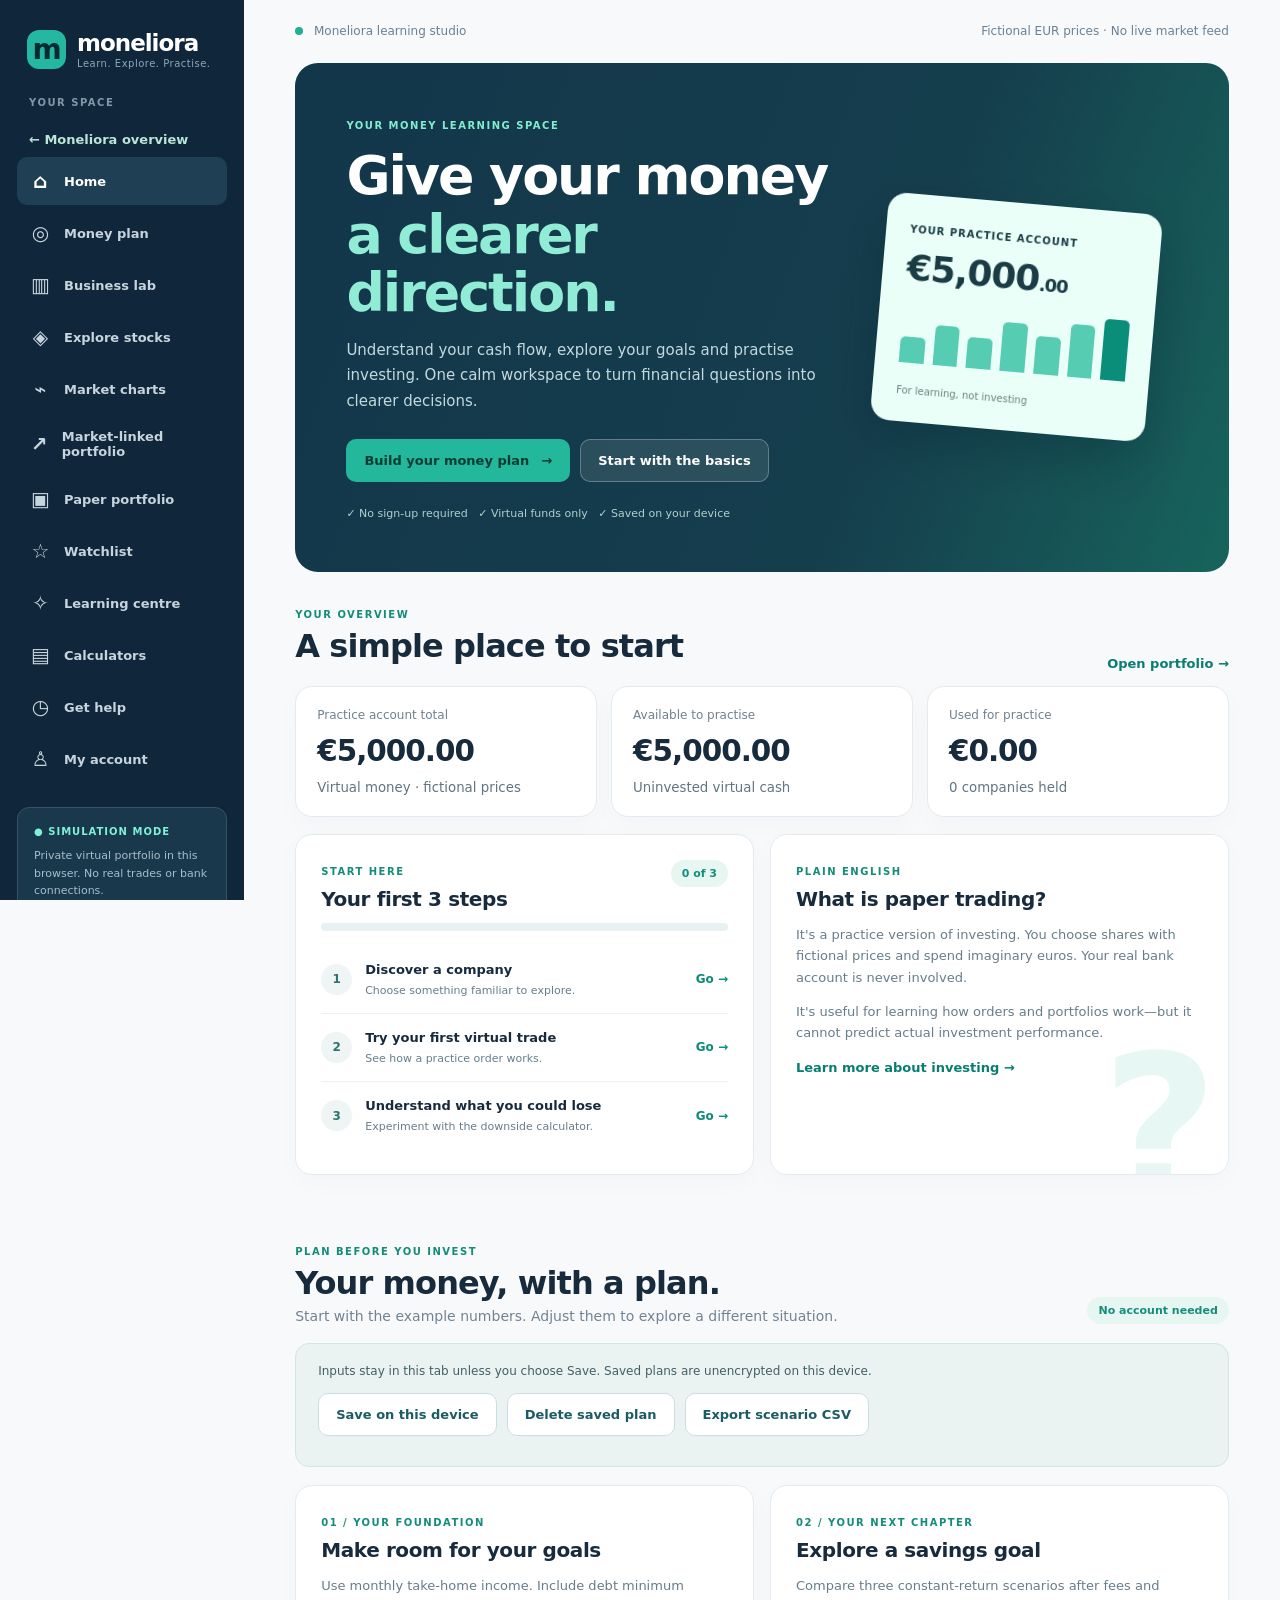
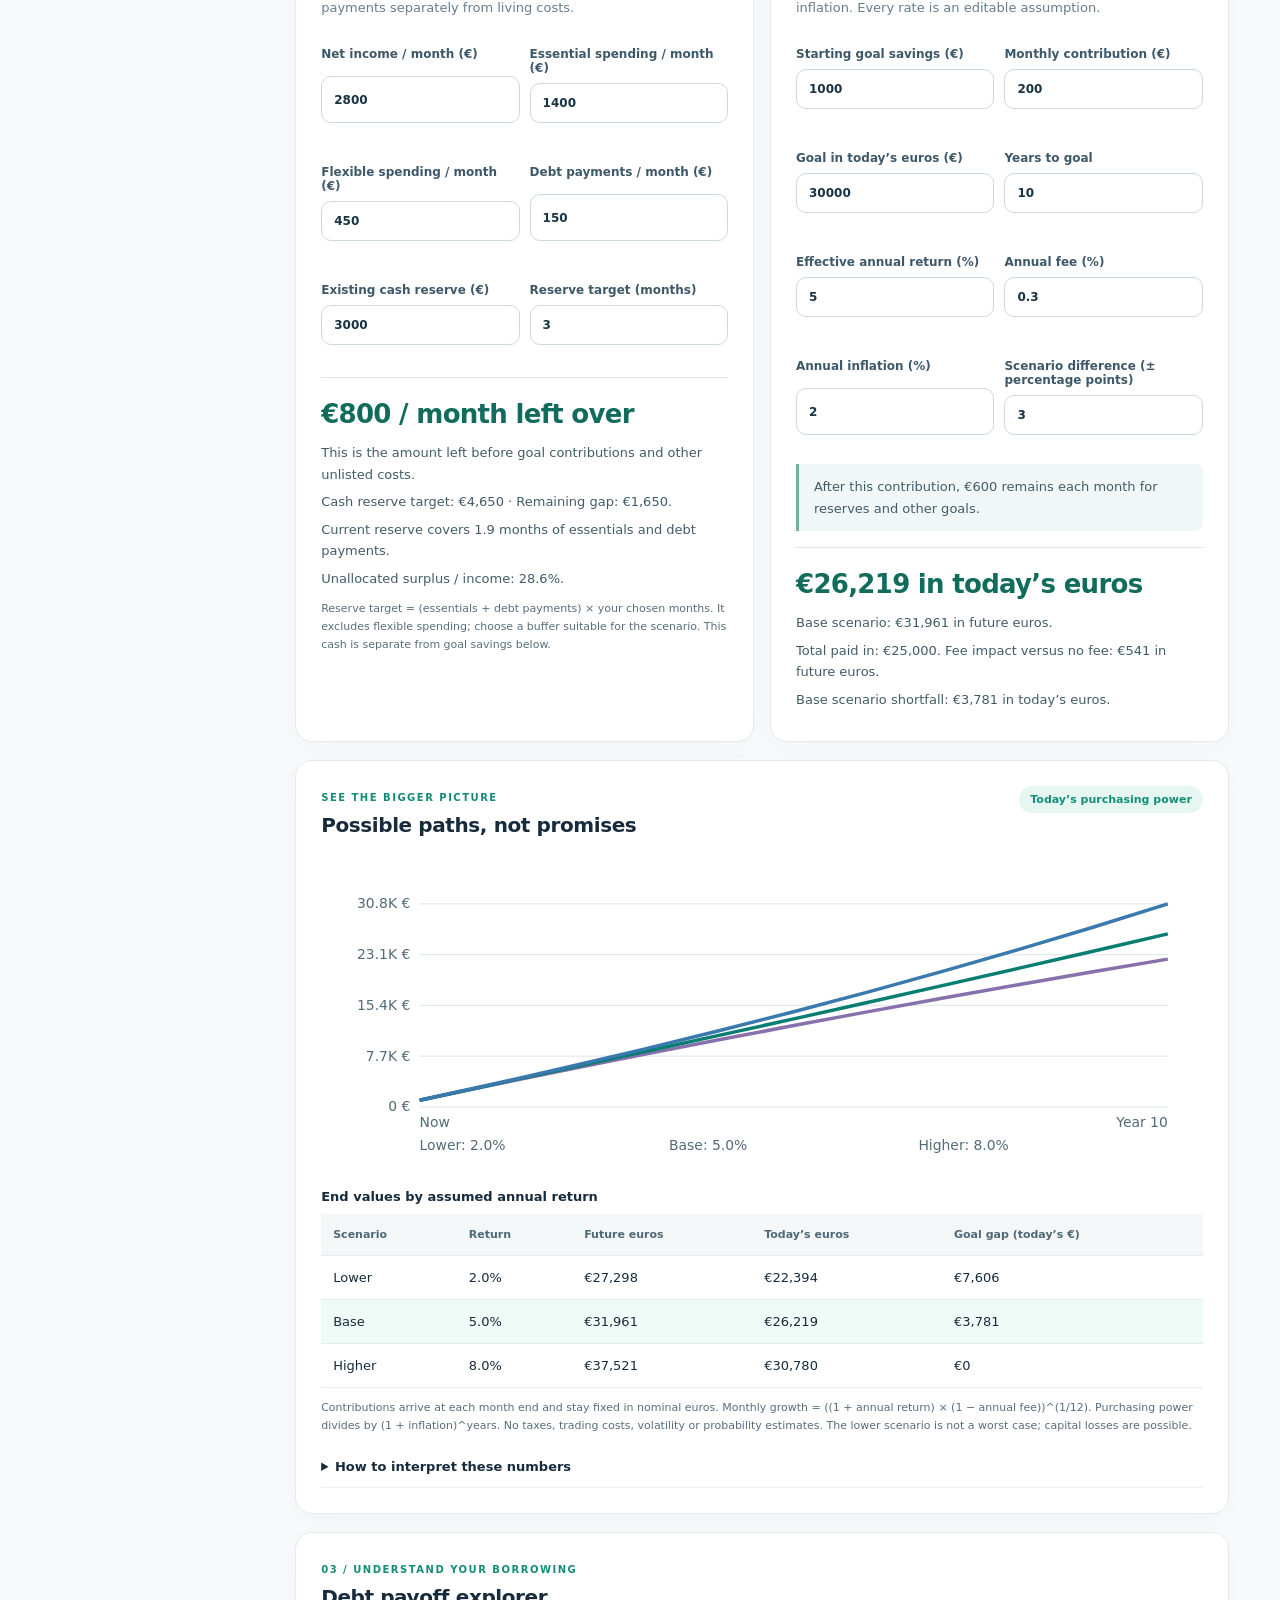
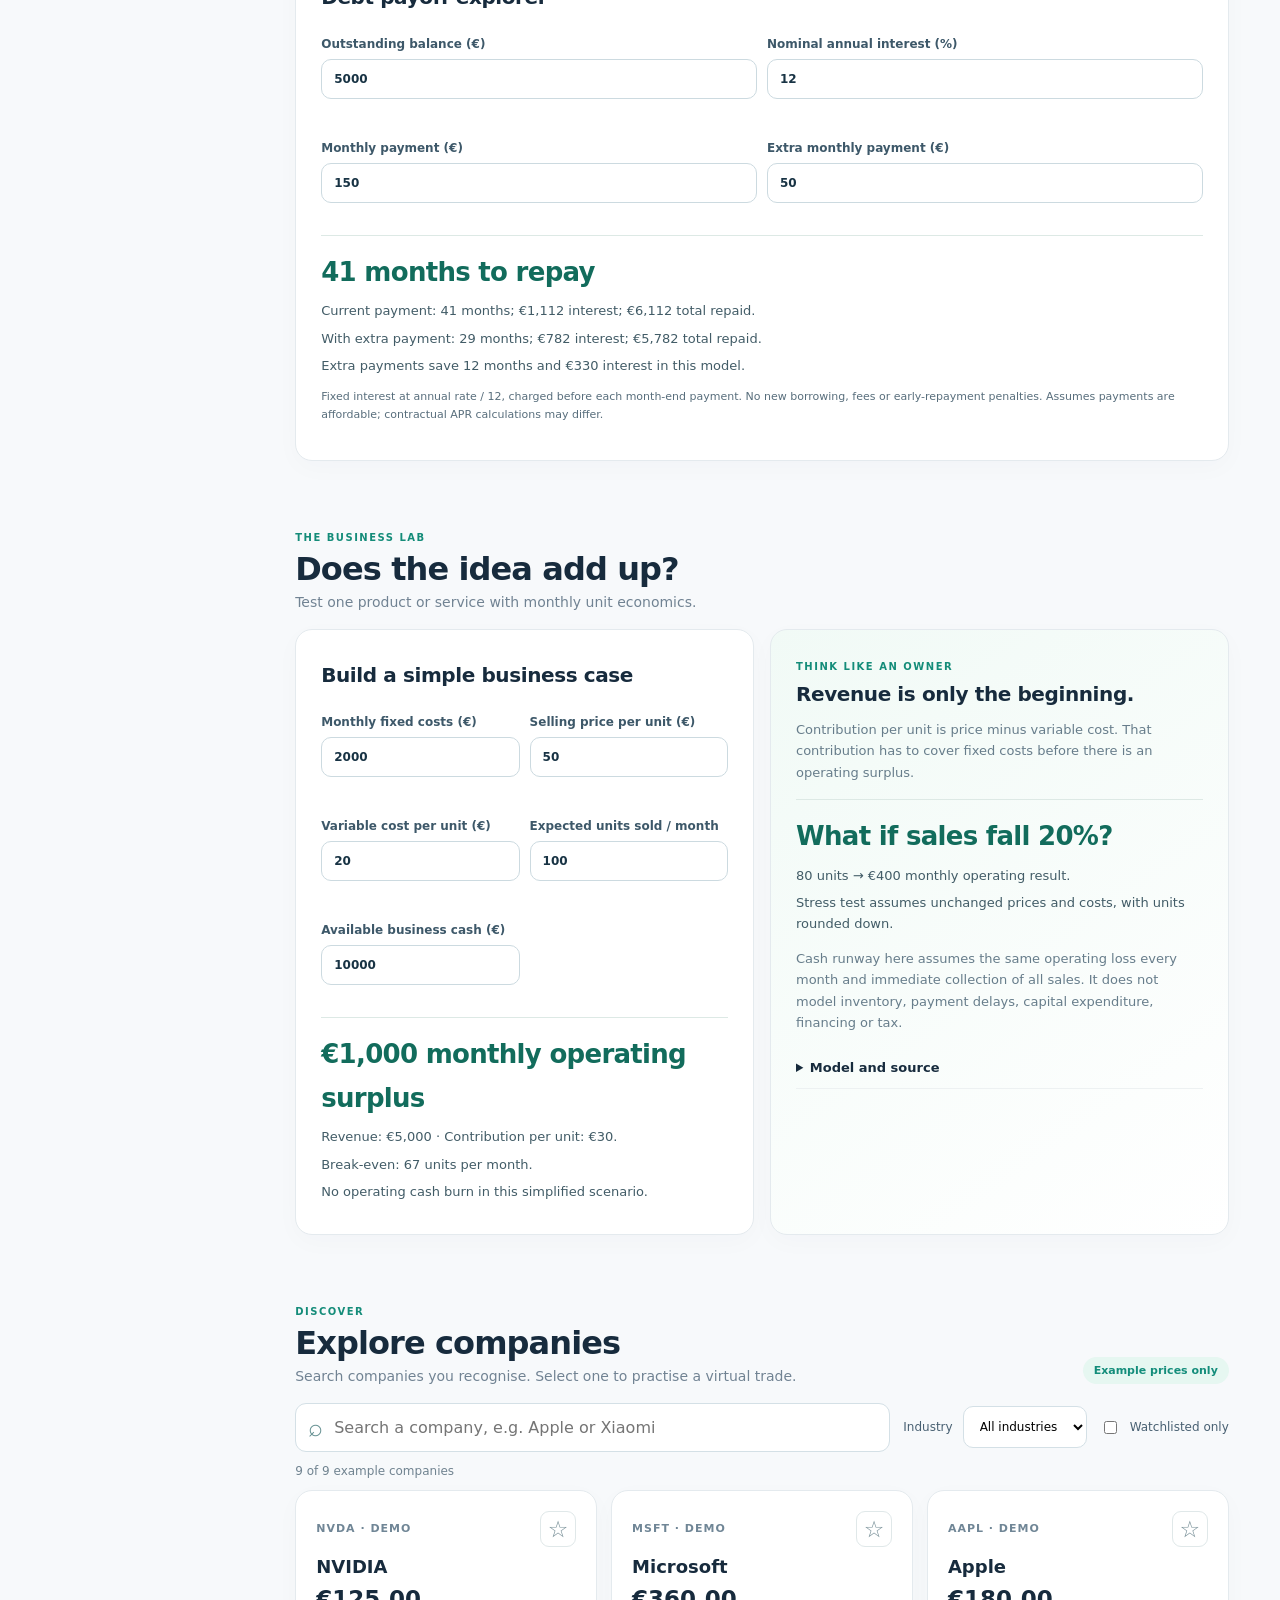
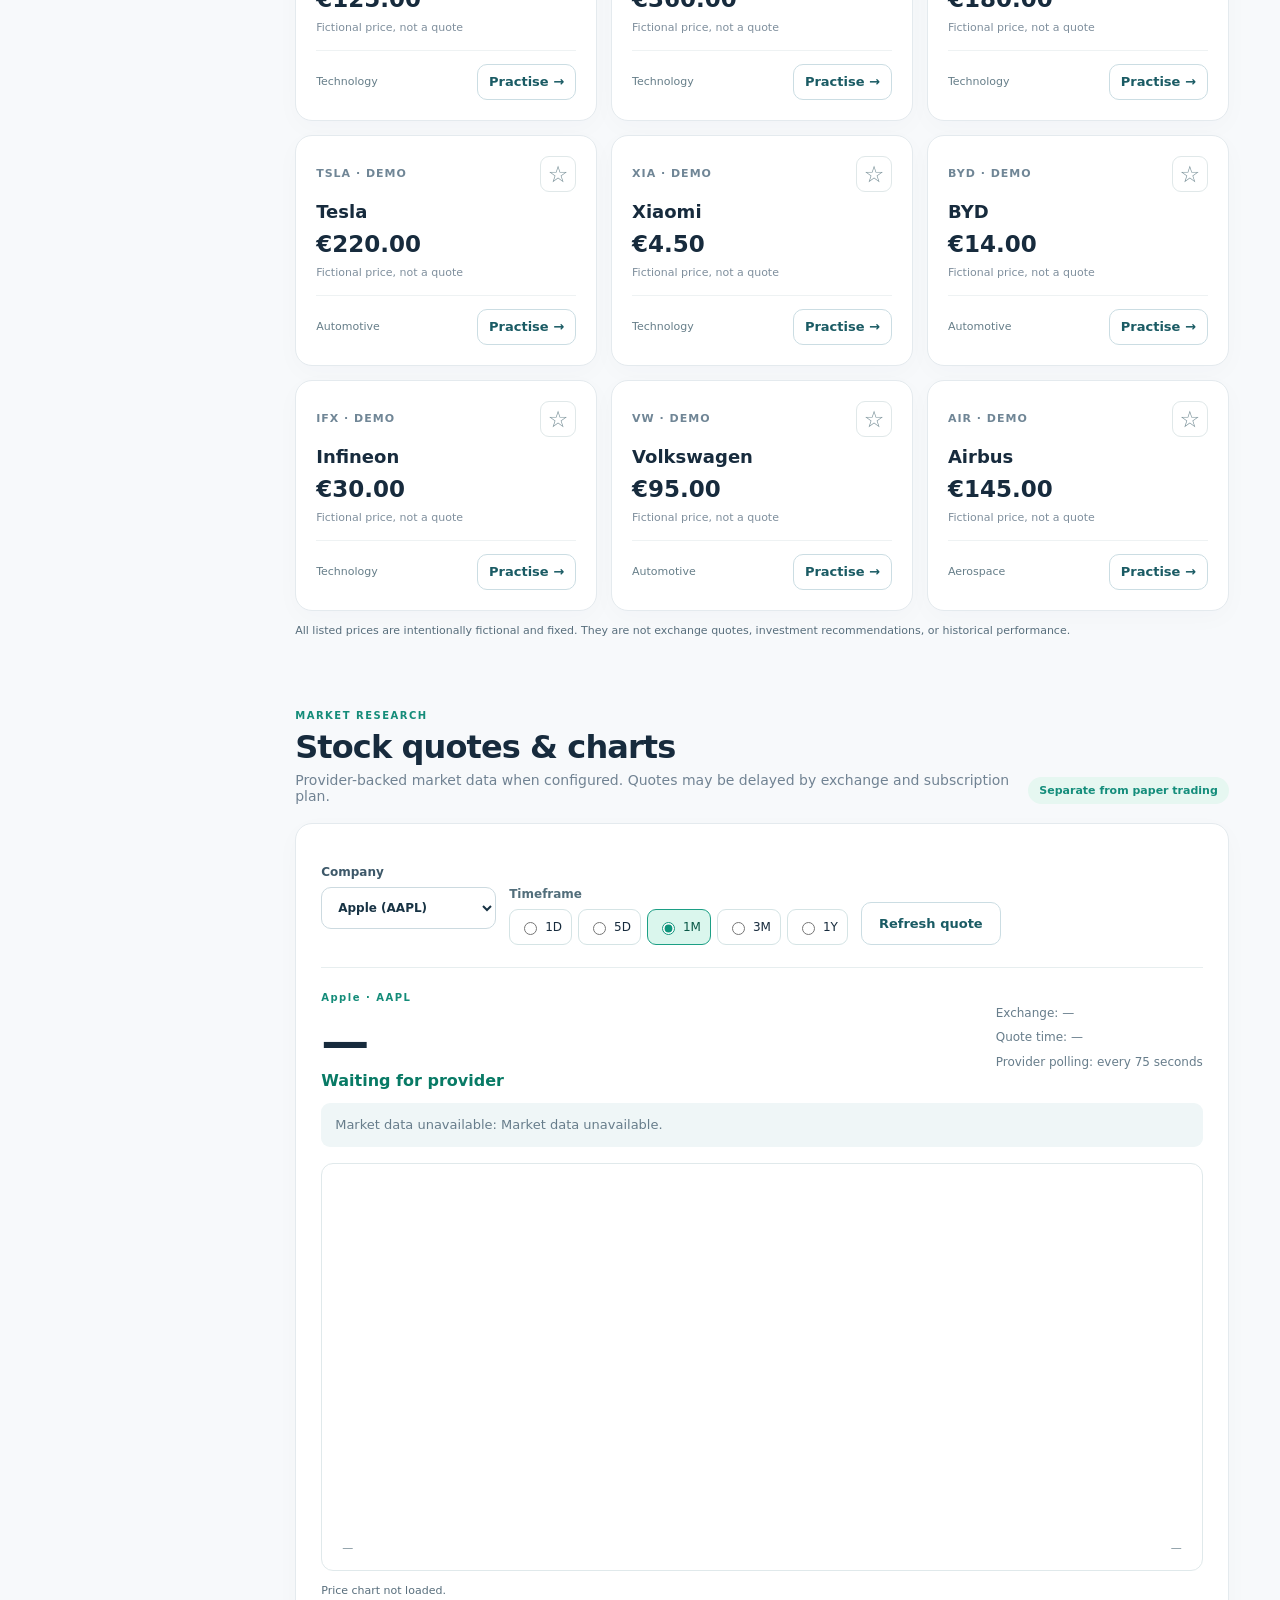
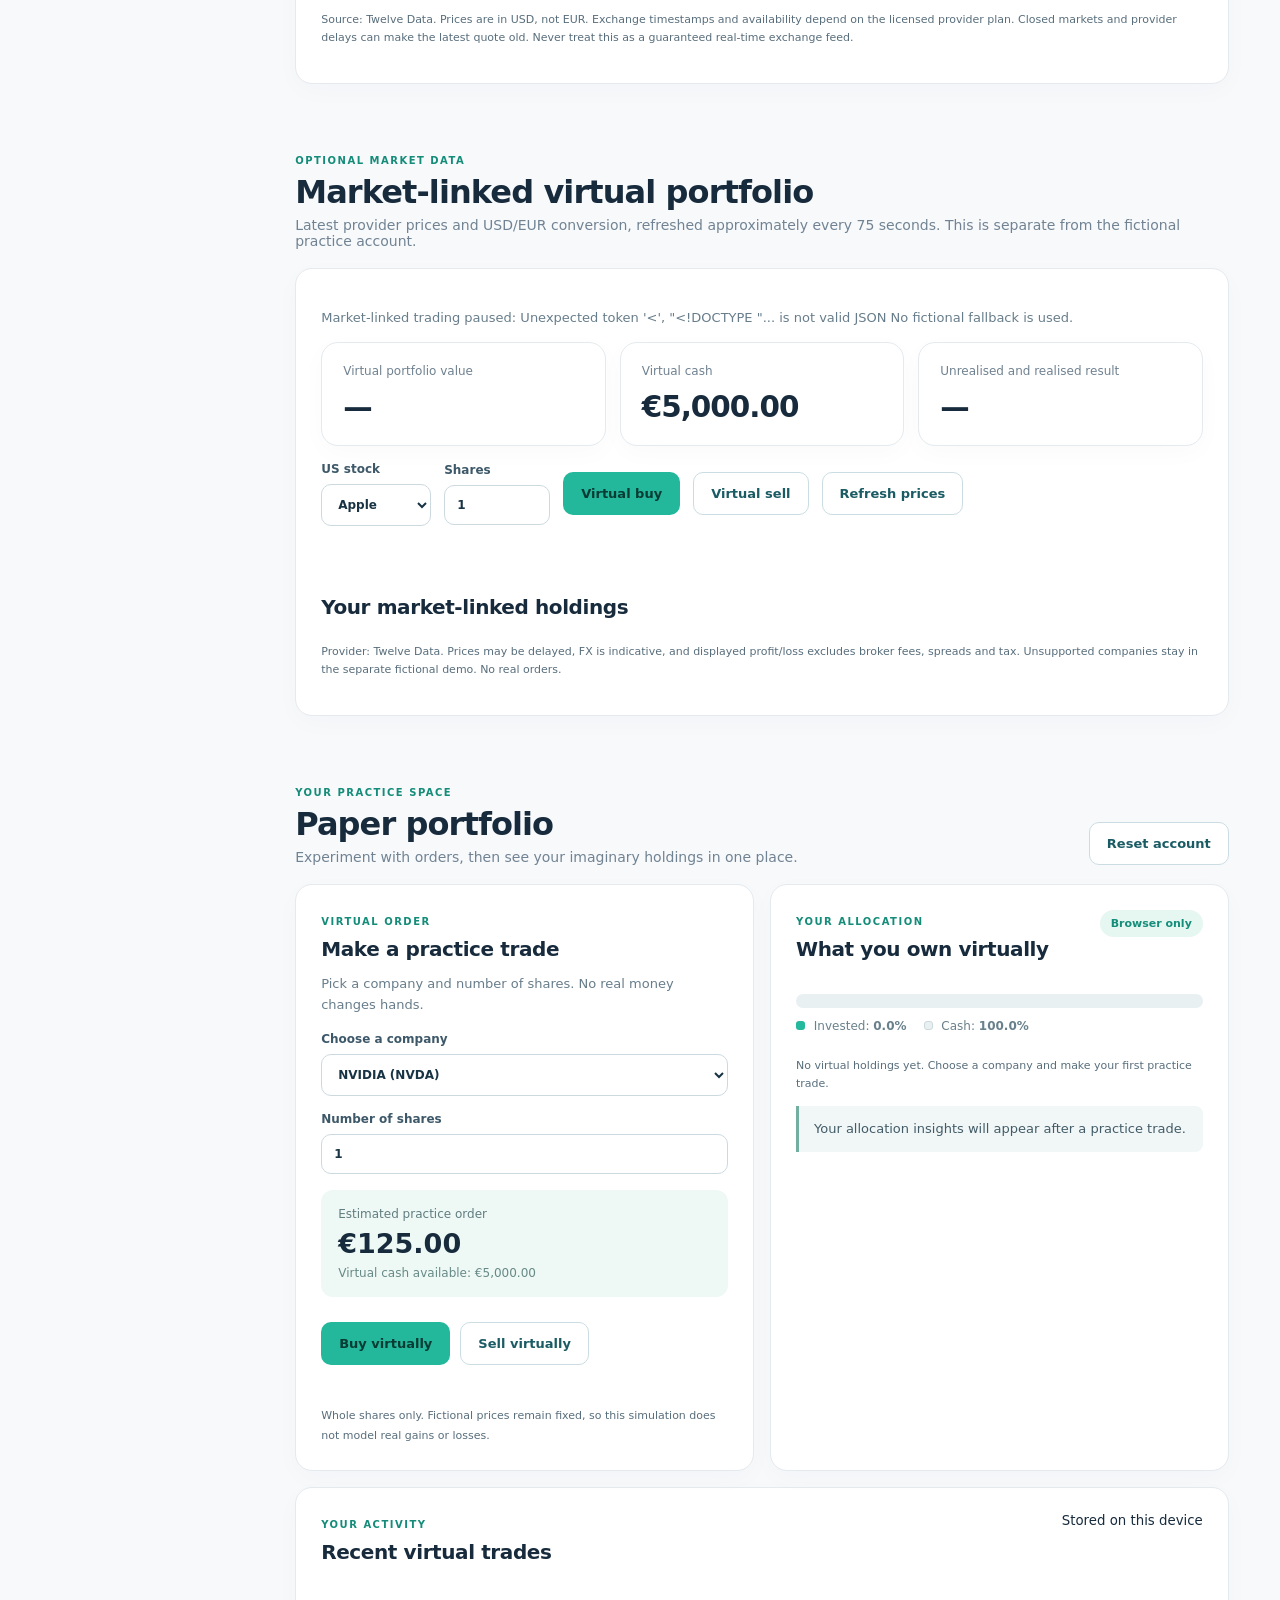
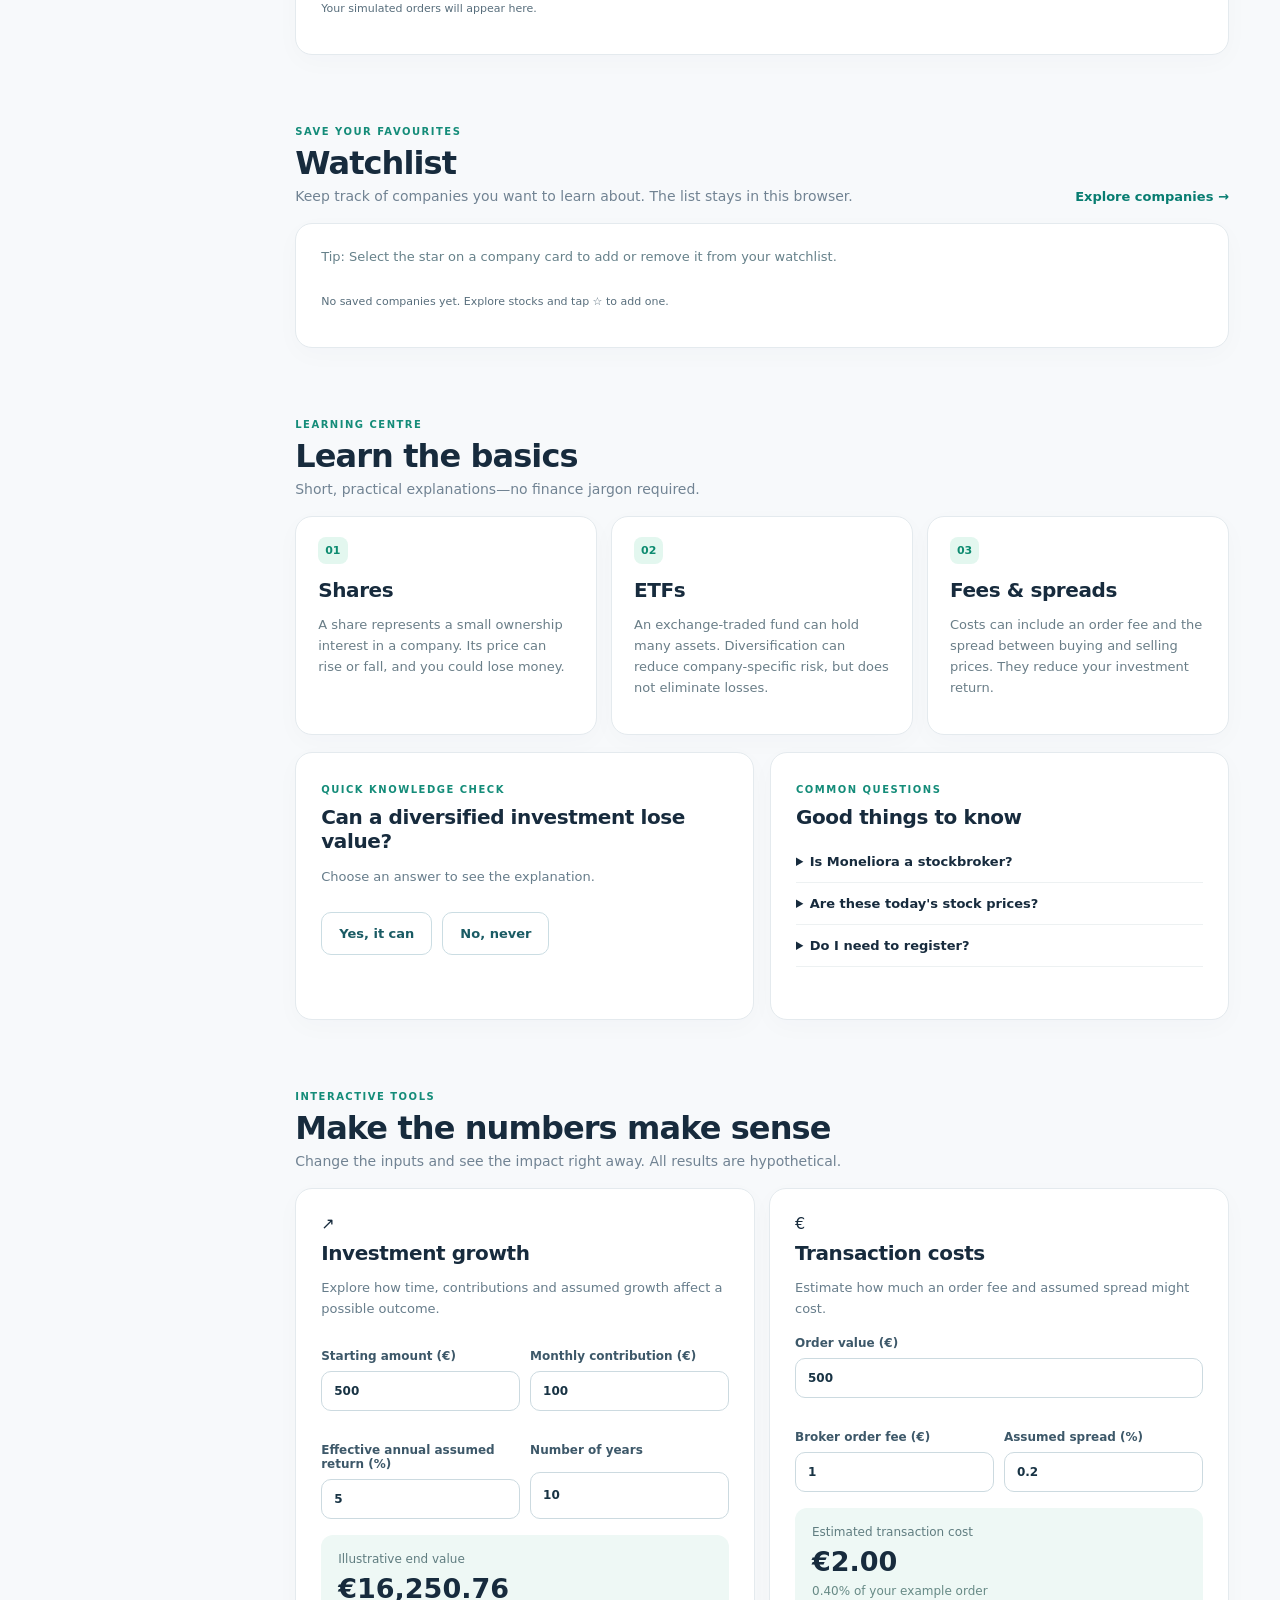
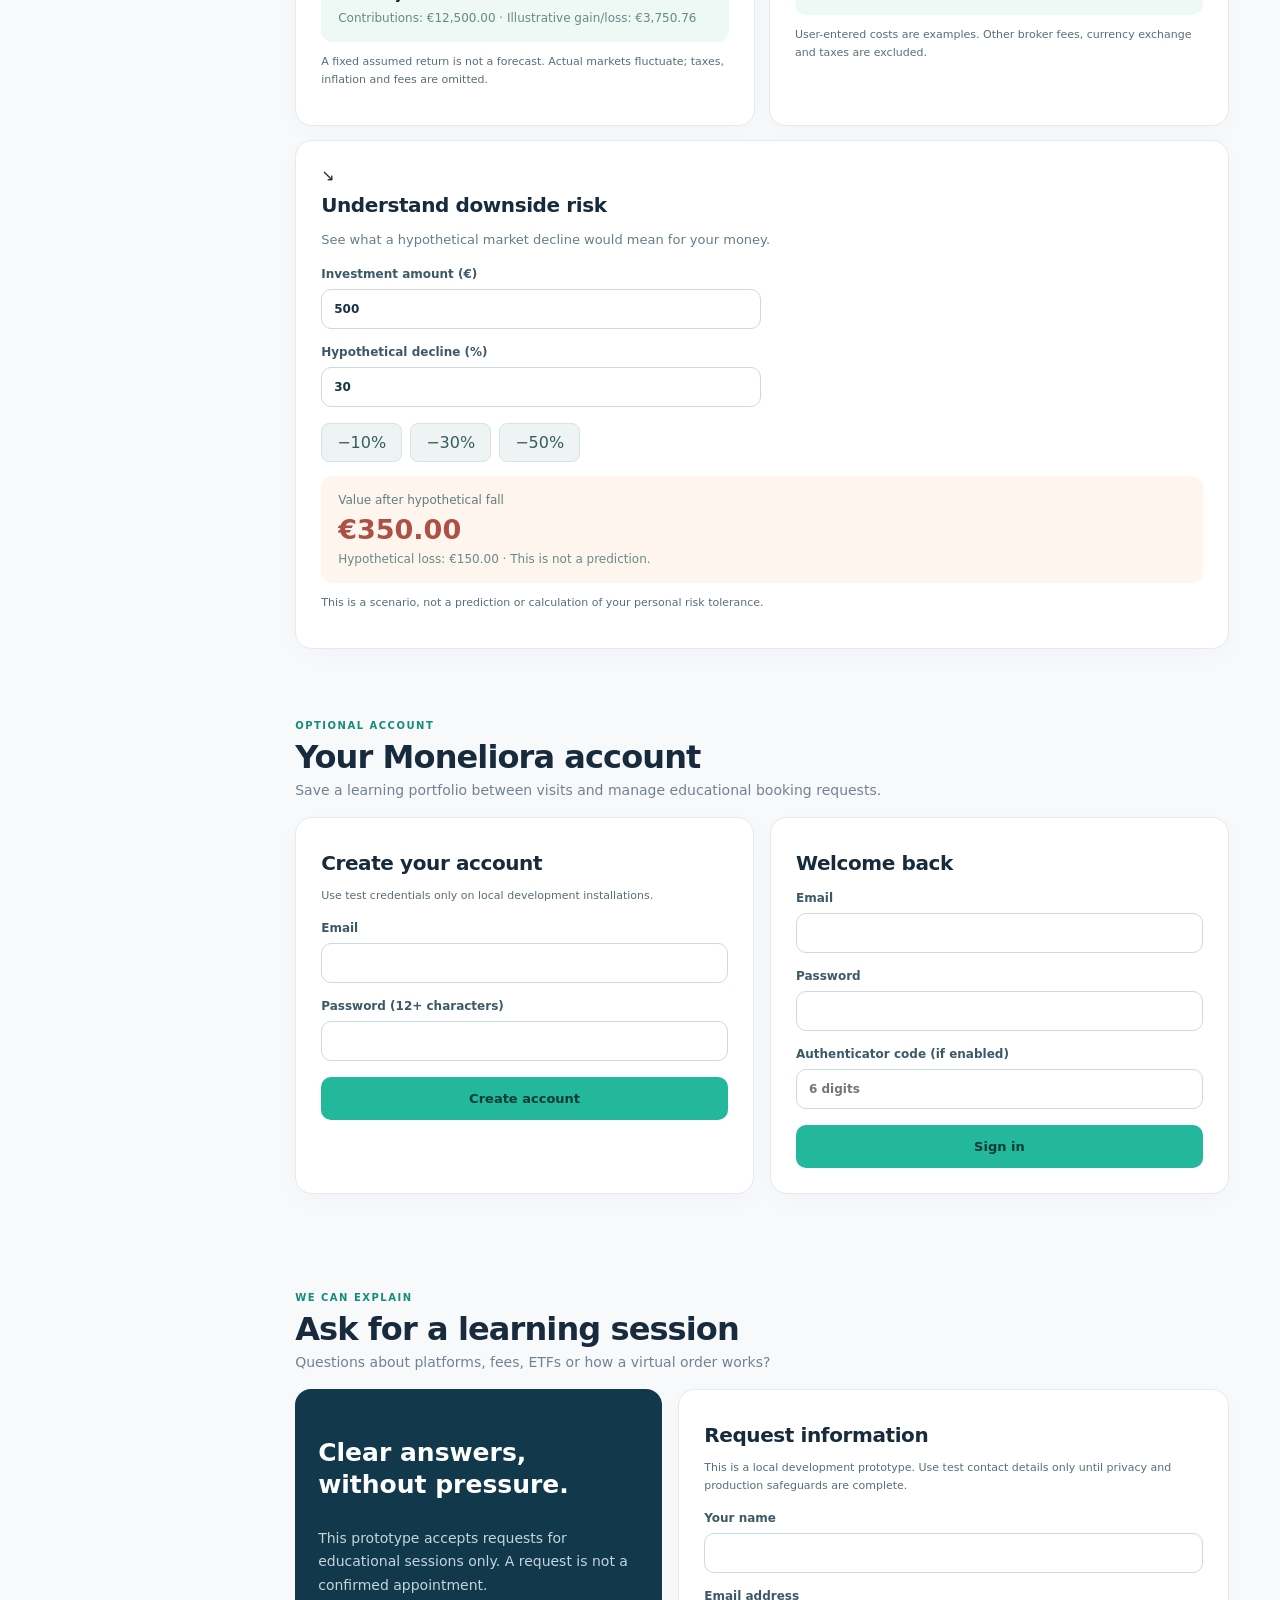
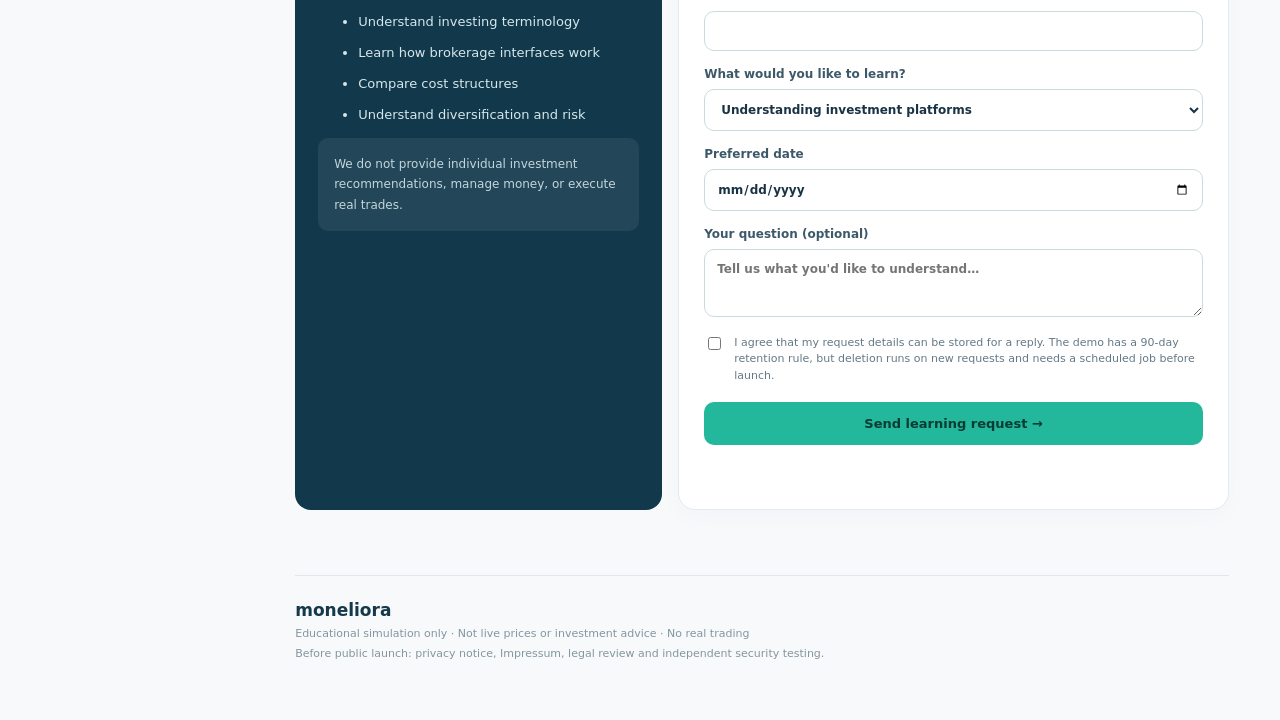
==== commit 7cf48b30: "Restructure Moneliora and add service-pilot website, operations and launch lab" ====
--- a/static/index.html
+++ b/static/index.html
@@ -19,8 +19,8 @@
   <a class="skip-link" href="#main">Skip to main content</a>
   <div class="layout">
     <aside class="sidebar" aria-label="Main menu">
-      <a class="brand" href="#home" aria-label="Moneliora home"><span class="logo">m</span><span>moneliora<small>Learn. Explore. Practise.</small></span></a>
-      <p class="nav-caption">YOUR SPACE</p>
+      <a class="brand" href="/" aria-label="Moneliora home"><span class="logo">m</span><span>moneliora<small>Learn. Explore. Practise.</small></span></a>
+      <p class="nav-caption">YOUR SPACE</p><a class="text-link" href="/">← Moneliora overview</a>
       <nav class="nav" aria-label="Primary">
         <a href="#home" data-nav="home" aria-current="page"><span aria-hidden="true">⌂</span> Home</a>
         <a href="#plan" data-nav="plan"><span aria-hidden="true">◎</span> Money plan</a>
--- a/static/styles.css
+++ b/static/styles.css
@@ -37,3 +37,4 @@
 @media(max-width:760px){.sidebar{overflow:visible}.planner-toolbar{padding:16px}.planner-toolbar .button{flex:1}.scenario-table td,.scenario-table th{padding:12px 8px}}
 /* Keep the preview notice from covering anchor destinations on small screens. */
 .preview-banner{position:relative}
+.sidebar>.text-link{color:#b9e6d7;padding:10px 12px}
